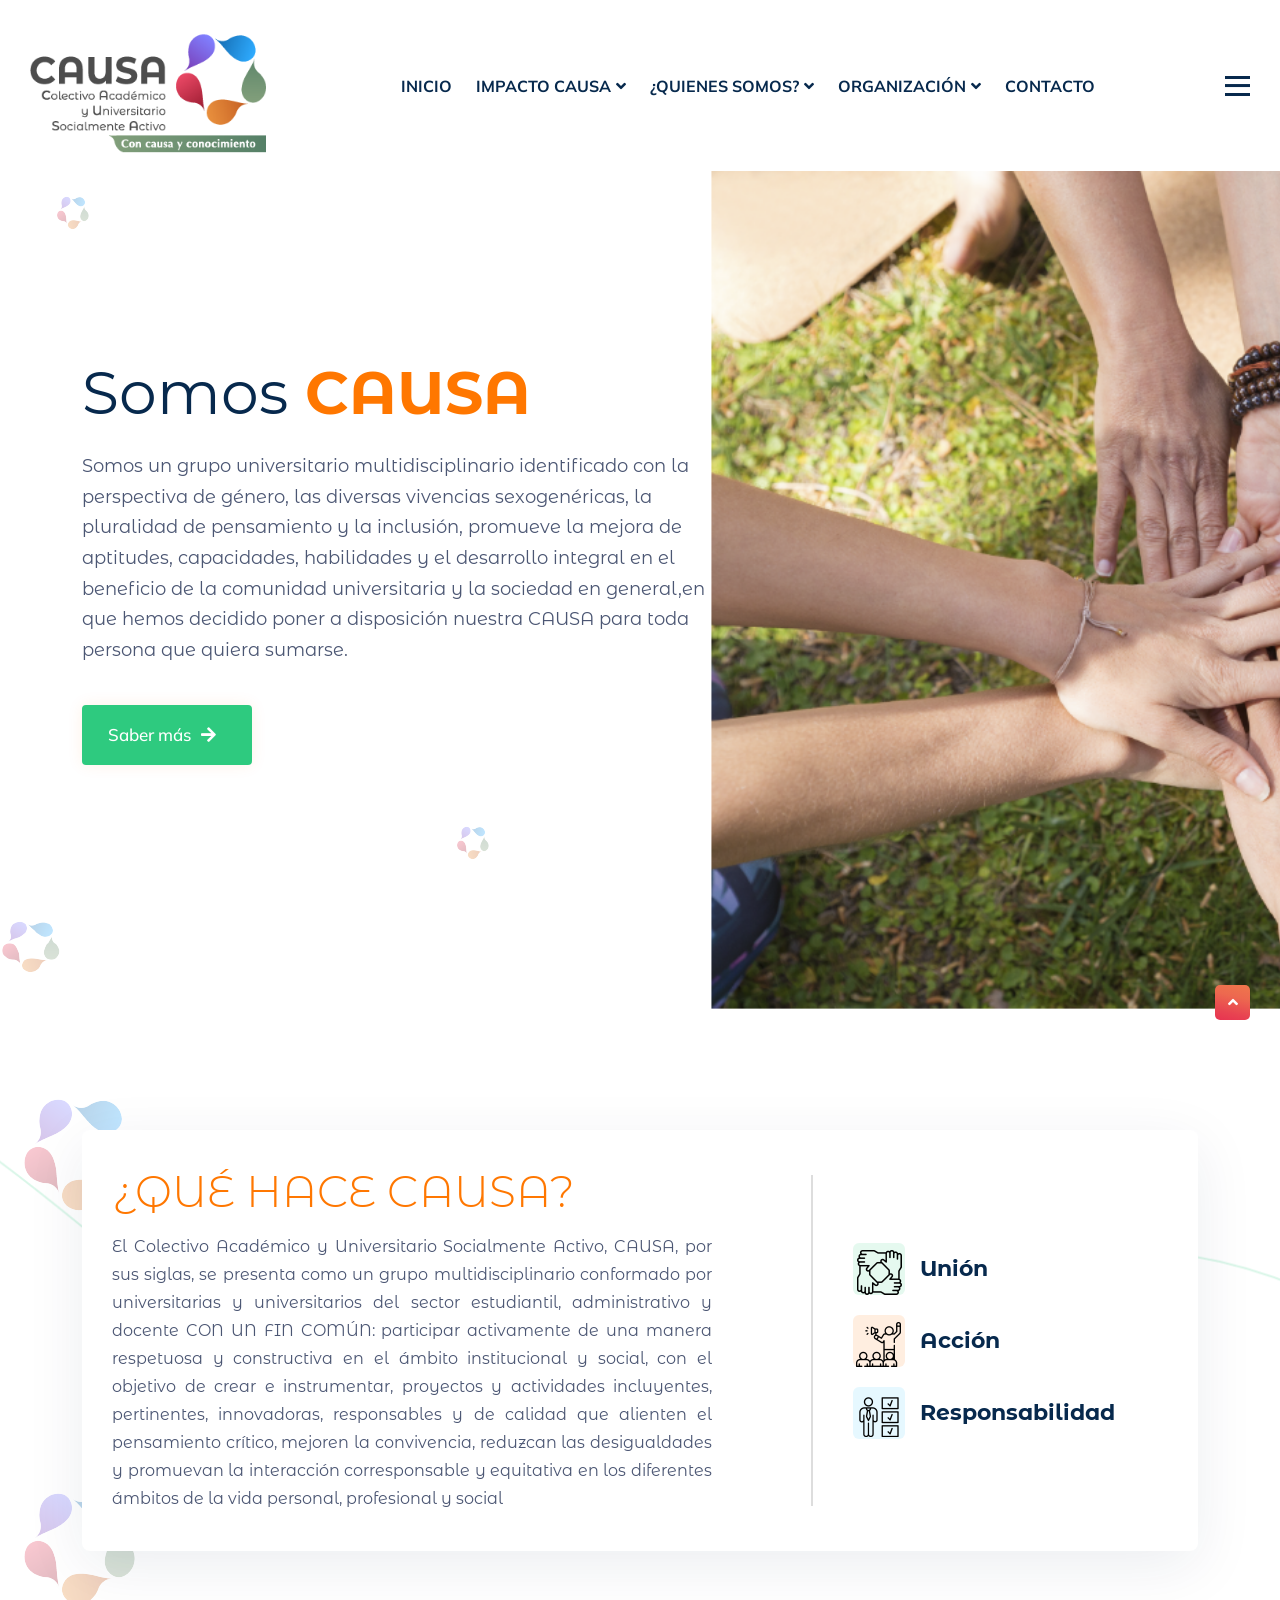
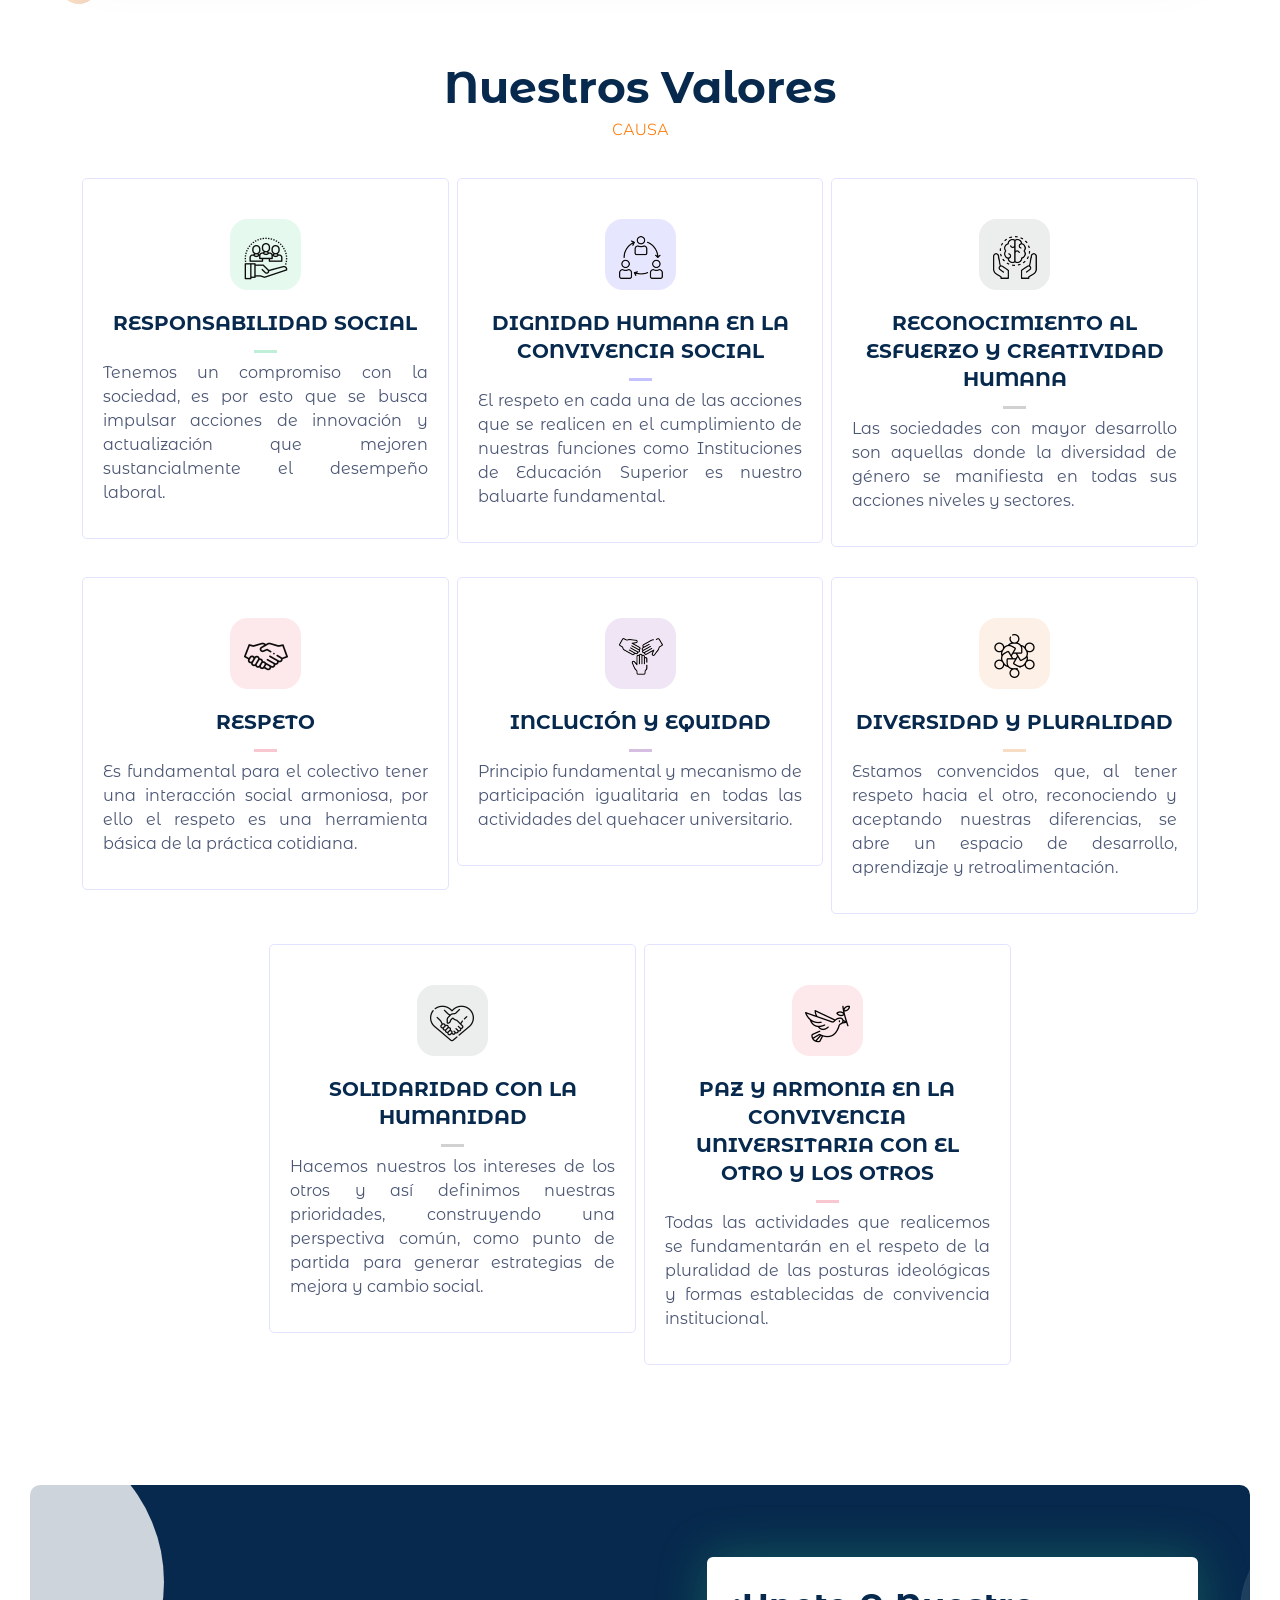
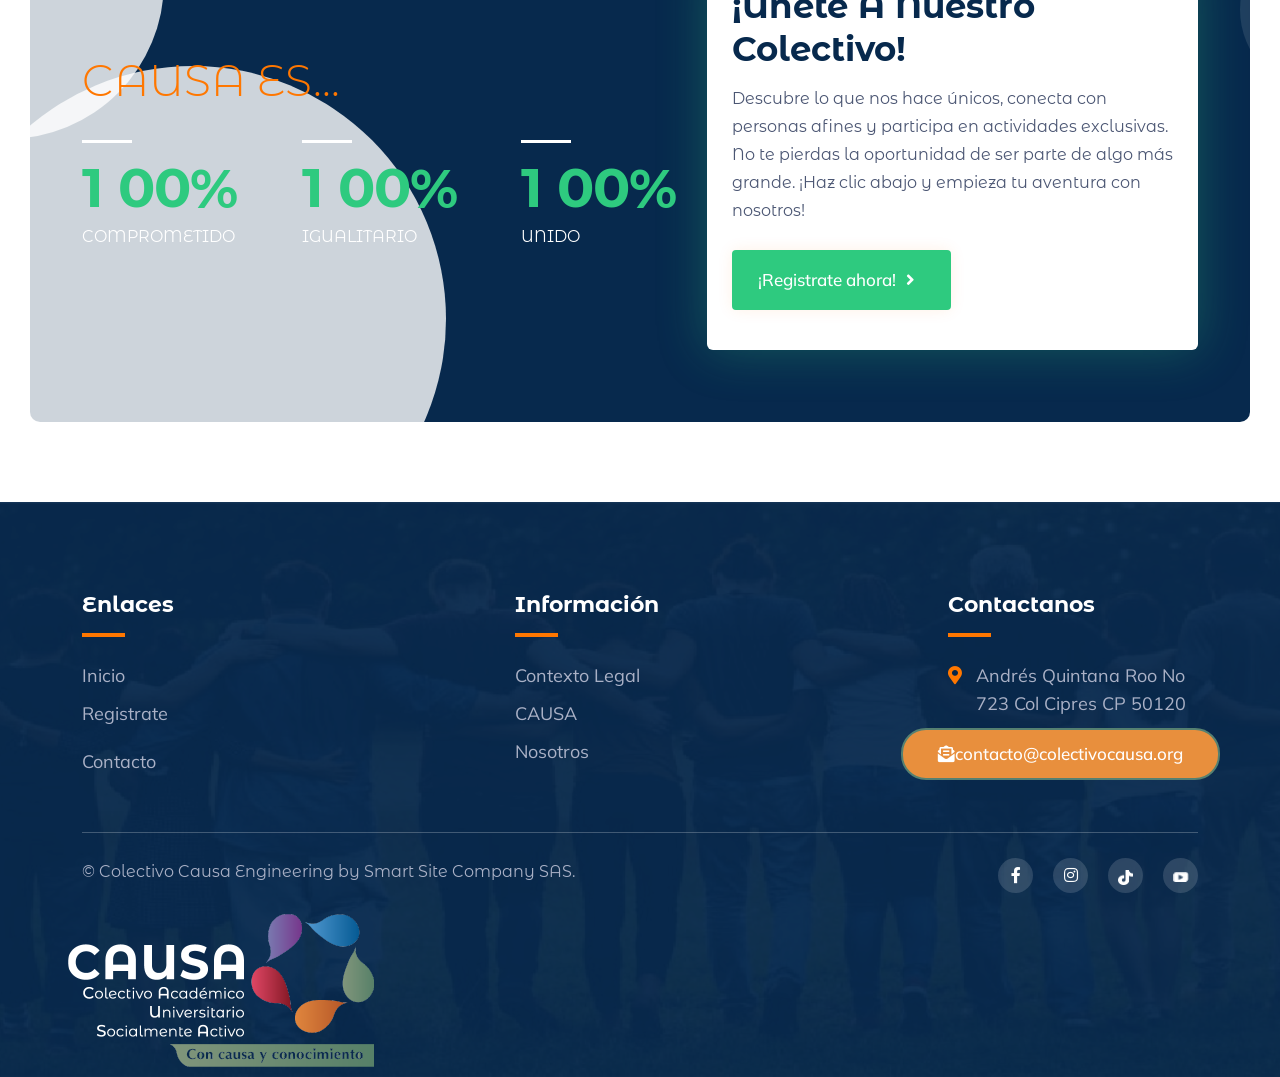
==== index.html @ fe0a98dc "todo" ====
<!DOCTYPE html>
<html lang="en">

<head>
    <meta charset="UTF-8">
    <meta name="viewport" content="width=device-width, initial-scale=1.0">
    <meta http-equiv="X-UA-Compatible" content="ie=edge">

    <title>Colectivo CAUSA</title>

    <link rel="stylesheet" href="./assets/css/bootstrap.min.css">
    <link rel="stylesheet" href="./assets/css/all.min.css">
    <link rel="stylesheet" href="./assets/css/animate.css">
    <link rel="stylesheet" href="./assets/css/odometer.css">
    <link rel="stylesheet" href="./assets/css/nice-select.css">
    <link rel="stylesheet" href="./assets/css/owl.min.css">
    <link rel="stylesheet" href="./assets/css/magnific-popup.css">
    <link rel="stylesheet" href="./assets/css/flaticon.css">
    <link rel="stylesheet" href="./assets/css/main.css">
    <link href="https://fonts.googleapis.com/css2?family=Poppins:wght@300;400;500;600;700;800&display=swap&family=Montserrat+Alternates:wght@300;400;500;600;700;800&display=swap" rel="stylesheet">
    <link rel="shortcut icon" href="assets/images/favicon.png" type="image/x-icon">
</head>


<body>
    
   

    <div class="all-sections">
        <!-- ~~~ Loader & Go-Top ~~~ -->
        <div class="overlayer"></div>
        <div class="loader">
            <div class="inner"></div>
        </div>
        <span class="go-top">
            <i class="fas fa-angle-up"></i>
        </span>
        <!-- ~~~ Loader & Go-Top ~~~ -->


        <!-- ~~~ Header Section ~~~ -->
        <header>
            <div class="custom-container">
                <div class="header-area">
                    <div class="logo">
                        <a href="https://colectivocausa.org">
                            <img src="./assets/images/logo/logo2.png" alt="logo">
                        </a>
                    </div>
                    <ul class="menu d-none d-lg-flex flex-wrap">
                        <li>
                            <a href="https://colectivocausa.org">INICIO</a>
                        </li>


                        <li>
                            <a href="#0">IMPACTO CAUSA</a>
                            <ul class="submenu">
                                <li>
                                    <a href="Galeria Historica.html">Galeria Historica</a>
                                </li>
                                <li>
                                    <a href="Eventos.html">Eventos</a>
                                </li>
                                <li>
                                    <a href="Redes Sociales (POST).html">Redes Sociales (Posts)</a>
                                </li>
                            </ul>
                        </li>


                        <li>
                            <a href="#0">¿QUIENES SOMOS?</a>
                            <ul class="submenu">
                                <li>
                                    <a href="Nosotros.html">Nosotros</a>
                                </li>
                                <!--li>
                                    <a href="#0">Preguntas frecuentes</a>
                                </li-->
                            </ul>
                        </li>


                        <li>
                            <a href="#0">ORGANIZACIÓN</a>
                            <ul class="submenu">
                                <li>
                                    <a href="Areas de Atencion.html">Áreas de Atención</a>
                                </li>
                                <li>
                                    <a href="Contexto Legal.html">Contexto Legal</a>
                                </li>
                            </ul>
                        </li>


                        <li>
                            <a href="Contacto.html">CONTACTO</a>
                        </li>
                    </ul>
                    <div class="header-bar ml-4">
                        <span></span>
                        <span></span>
                        <span></span>
                    </div>
                    <a href="https://colectivocausa.blogspot.com/2024/06/el-siguiente-espacio-esta-dirigido-los.html" target="_blank" class="custom-button10">BLOG</a>
                    <a href="https://docs.google.com/forms/d/e/1FAIpQLSdaHBNuzk2-687ATDYY1quUyqUij4fxT-1NXN6vSpt9uJlINQ/viewform" target="_blank" class="custom-button11"><i class="fas fa-user"></i><span>REGISTRARSE</span></a>
                </div>
            </div>
        </header>
        <!-- ~~~ Header Section ~~~ -->

        <!-- ~~~ Mobile Menu ~~~ -->
        <div class="mobile-menu">
            <span class="close-mobile-menu">
                <i class="fas fa-times"></i>
            </span>
            <div class="w-100 d-flex flex-wrap justify-content-center align-items-center">
                <a href="https://colectivocausa.blogspot.com/2024/06/el-siguiente-espacio-esta-dirigido-los.html" target="_blank" class="custom-button">BLOG</a>
                <a href="https://docs.google.com/forms/d/e/1FAIpQLSdaHBNuzk2-687ATDYY1quUyqUij4fxT-1NXN6vSpt9uJlINQ/viewform" target="_blank" class="custom-button"><i class="fas fa-user"></i><span>REGISTRARSE</span></a>
                <div class="w-100 d-lg-none">
                    <ul class="menu">
                        <li>
                            <a href="https://colectivocausa.org">INICIO</a>
                        </li>

                        <li>
                            <a href="#0">IMPACTO CAUSA</a>
                            <ul class="submenu">
                                <!--li>
                                    <a href="#0">Actividades</a>
                                </li-->
                                <li>
                                    <a href="Galeria Historica.html">Galeria Historica</a>
                                </li>
                                <li>
                                    <a href="Eventos.html">Eventos</a>
                                </li>
                                <li>
                                    <a href="Redes Sociales (POST).html">Redes Sociales (Posts)</a>
                                </li>
                            </ul>
                        </li>


                        <li>
                            <a href="#0">¿QUIENES SOMOS?</a>
                            <ul class="submenu">
                                <li>
                                    <a href="Nosotros.html">Nosotros</a>
                                </li>
                                <!--li>
                                    <a href="#0">Preguntas frecuentes</a>
                                </li-->
                            </ul>
                        </li>


                        <li>
                            <a href="#0">ORGANIZACIÓN</a>
                            <ul class="submenu">
                                <li>
                                    <a href="Areas de Atencion.html">Áreas de Atención</a>
                                </li>
                                <li>
                                    <a href="Contexto Legal.html">Contexto Legal</a>
                                </li>
                            </ul>
                        </li>
                        <li>
                            <a href="Contacto.html">CONTACTO</a>
                        </li>
                    </ul>
                </div>
            </div>
        </div>
        <!-- ~~~ Mobile Menu ~~~ -->

        
        <!-- ~~~ Banner Section ~~~ -->
        <section class="banner-section-2 oh">
            <div class="banner-line-shape bg_img left_bottom d-none d-xl-block" data-img="./assets/images/banner/banner-line-shape.png"></div>
            <div class="triangle1-shape"><img src="./assets/images/shapes/t1.png" alt="shapes"></div>
            <div class="triangle2-shape"><img src="./assets/images/shapes/t2.png" alt="shapes"></div>
            <div class="rectangle1-shape"><img src="./assets/images/shapes/r1.png" alt="shapes"></div>
            <div class="rectangle2-shape"><img src="./assets/images/shapes/r2.png" alt="shapes"></div>
            <div class="water-shape"><img src="./assets/images/shapes/water.png" alt="shapes"></div>
            <div class="banner-shape-bg bg_img left_bottom d-none d-xl-block" data-img="./assets/images/banner/banner-2.png"></div>
            <div class="container">
                <div class="banner-content">
                    <h1 class="title capitalize"><span class="fw-400">Somos</span>
                        <span class="cl-theme">CAUSA</span></h1>
                        <p>Somos un grupo universitario multidisciplinario identificado con la perspectiva de género, las diversas vivencias 
                        sexogenéricas, la pluralidad de pensamiento y la inclusión, promueve la mejora de aptitudes, capacidades, habilidades 
                        y el  desarrollo integral en el beneficio de la comunidad universitaria y la sociedad en general,en que hemos decidido
                        poner a disposición nuestra CAUSA para toda persona que quiera sumarse.</p>
                    <div class="banner-button-area">
                        <a href="Nosotros.html" class="custom-button rounded btn-md theme-one">Saber más<i class="fas fa-arrow-right"></i></a>
                    </div>
                </div>
            </div>
        </section>
        <!-- ~~~ Banner Section ~~~ -->


        <!-- ~~~ About Section ~~~ -->
        <section class="about-section pt-120 pos-rel">
            <div class="line t-0"><img src="./assets/images/shapes/line2.png" alt="shapes"></div>
            <div class="circle1"><img src="./assets/images/shapes/circle1.png" alt="shapes"></div>
            <div class="circle2"><img src="./assets/images/shapes/circle2.png" alt="shapes"></div>
            <div class="container">
                <div class="about-wrapper d-flex flex-wrap">
                    <div class="left-side">
                        <div class="content">
                            <div class="section-header left-style mb-lg-0">
                                <h2 class="title"><span class="d-md-block">¿QUÉ HACE CAUSA?</span></h2>
                                <p style="text-align: justify;">
                                El Colectivo Académico y Universitario Socialmente Activo, CAUSA, por sus siglas, se presenta como un grupo multidisciplinario conformado por 
                                universitarias y universitarios del sector estudiantil, administrativo y docente CON UN FIN COMÚN: participar activamente de una manera 
                                respetuosa y constructiva en el ámbito institucional y social, con el objetivo de crear e instrumentar, proyectos y actividades incluyentes,
                                pertinentes, innovadoras, responsables y de calidad que alienten el pensamiento crítico, mejoren la convivencia, reduzcan las desigualdades 
                                y promuevan la interacción corresponsable y equitativa en los diferentes ámbitos de la vida personal, profesional y social</p>
                            </div>
                        </div>
                    </div>
                    <div class="right-side align-self-center">
                        <ul class="about-info">
                            <li>
                                <div class="icon">
                                    <img src="./assets/images/client/client017.png" alt="client">
                                </div>
                                <div class="cont">
                                    <h5 class="title">Unión</h5>
                                    <span class="info"></span>
                                </div>
                            </li>
                            <li>
                                <div class="icon">
                                    <img src="./assets/images/client/client018.png" alt="client">
                                </div>
                                <div class="cont">
                                    <h5 class="title">Acción</h5>
                                    <span class="info"></span>
                                </div>
                            </li>
                            <li>
                                <div class="icon">
                                    <img src="./assets/images/client/client019.png" alt="client">
                                </div>
                                <div class="cont">
                                    <h5 class="title">Responsabilidad</h5>
                                    <span class="info"></span>
                                </div>
                            </li>
                        </ul>
                    </div>
                </div>
            </div>
        </section>
        <!-- ~~~ About Section ~~~ -->

        <!-- ~~~ Feature Section ~~~ -->
        <section class="feature-section pt-120 pb-120">
            <div class="container">
                <div class="contact-header">
                    <h2 class="title">Nuestros Valores</h2>
                    <div class="section-header">
                        <h7 class="title"><span>CAUSA</span></h7>
                    </div>
                </div>
                <div class="row justify-content-center mb-30-none">
                    <div class="col-xl-4 col-md-6 col-sm-10">
                        <div class="feature-item">
                            <div class="icon">
                                <img src="./assets/images/client/client01.png" alt="client">
                            </div>
                            <div class="content">
                                <h6 class="title">RESPONSABILIDAD SOCIAL</h6>
                                <span class="shape"></span>
                                <p class="fs-sm" style="text-align: justify;">Tenemos un compromiso con la sociedad,
                                    es por esto que se busca impulsar acciones de innovación y
                                    actualización que mejoren sustancialmente el desempeño laboral. ㅤㅤㅤㅤㅤㅤ</p>
                            </div>
                        </div>
                    </div>
                    <div class="col-xl-4 col-md-6 col-sm-10">
                        <div class="feature-item">
                            <div class="icon">
                                <img src="./assets/images/client/client012.png" alt="client">
                            </div>
                            <div class="content">
                                <h6 class="title">DIGNIDAD HUMANA EN LA CONVIVENCIA SOCIAL</h6>
                                <span class="shape"></span>
                                <p class="fs-sm" style="text-align: justify;"> El respeto en cada una de las acciones que se realicen en el 
                                    cumplimiento de nuestras funciones como Instituciones de Educación Superior 
                                    es nuestro baluarte fundamental.</p>
                            </div>
                        </div>
                    </div>
                    <div class="col-xl-4 col-md-6 col-sm-10">
                        <div class="feature-item">
                            <div  class="icon">
                                <img src="./assets/images/client/client016.png" alt="client">
                            </div>
                            <div class="content">
                                <h6 class="title">RECONOCIMIENTO AL ESFUERZO Y CREATIVIDAD HUMANA</h6>
                                <span class="shape"></span>
                                <p class="fs-sm" style="text-align: justify;">Las sociedades con mayor desarrollo son aquellas donde la 
                                    diversidad de género se manifiesta en todas sus acciones niveles y sectores.</p>
                            </div>
                        </div>
                    </div>
                    <div class="col-xl-4 col-md-6 col-sm-10">
                        <div class="feature-item">
                            <div class="icon">
                                <img src="./assets/images/client/client014.png" alt="client">
                            </div>
                            <div class="content">
                                <h6 class="title">RESPETO</h6>
                                <span class="shape"></span>
                                <p class="fs-sm" style="text-align: justify;">Es fundamental para el colectivo tener una interacción social 
                                    armoniosa, por ello el respeto es una herramienta básica de la práctica cotidiana.</p>
                            </div>
                        </div>
                    </div>
                    <div class="col-xl-4 col-md-6 col-sm-10">
                        <div class="feature-item">
                            <div class="icon">
                                <img src="./assets/images/client/client015.png" alt="client">
                            </div>
                            <div class="content">
                                <h6 class="title">INCLUCIÓN Y EQUIDAD</h6>
                                <span class="shape"></span>
                                <p class="fs-sm" style="text-align: justify;">Principio fundamental y mecanismo de participación igualitaria 
                                    en todas las actividades del quehacer universitario. 
                                    ㅤㅤㅤㅤㅤㅤㅤㅤㅤㅤㅤㅤㅤㅤㅤㅤㅤㅤㅤㅤㅤ</p>
                            </div>
                        </div>
                    </div>
                    <div class="col-xl-4 col-md-6 col-sm-10">
                        <div class="feature-item">
                            <div class="icon">
                                <img src="./assets/images/client/client020.png" alt="client">
                            </div>
                            <div class="content">
                                <h6 class="title">DIVERSIDAD Y PLURALIDAD</h6>
                                <span class="shape"></span>
                                <p class="fs-sm" style="text-align: justify;">Estamos convencidos que, al tener respeto hacia el otro, reconociendo 
                                    y aceptando nuestras diferencias, se abre un espacio de desarrollo, aprendizaje y retroalimentación.</p>
                            </div>
                        </div>
                    </div>
                    <div class="col-xl-4 col-md-6 col-sm-10">
                        <div class="feature-item">
                            <div class="icon">
                                <img src="./assets/images/client/client013.png" alt="client">
                            </div>
                            <div class="content">
                                <h6 class="title">SOLIDARIDAD CON LA HUMANIDAD</h6>
                                <span class="shape"></span>
                                <p class="fs-sm" style="text-align: justify;">Hacemos nuestros los intereses de los otros y así definimos
                                     nuestras prioridades, construyendo una perspectiva común, como punto de partida para generar estrategias 
                                     de mejora y cambio social.</p>
                            </div>
                        </div>
                    </div>
                    <div class="col-xl-4 col-md-6 col-sm-10">
                        <div class="feature-item">
                            <div class="icon">
                                <img src="./assets/images/client/client021.png" alt="client">
                            </div>
                            <div class="content">
                                <h6 class="title">PAZ Y ARMONIA EN LA CONVIVENCIA UNIVERSITARIA CON EL OTRO Y LOS OTROS</h6>
                                <span class="shape"></span>
                                <p class="fs-sm" style="text-align: justify;">Todas las actividades que realicemos se fundamentarán en el respeto 
                                    de la pluralidad de las posturas ideológicas y formas establecidas de convivencia institucional.</p>
                            </div>
                        </div>
                    </div>
                </div>
            </div>
        </section>


        <!-- ~~~ Counter Section 2 ~~~ -->
        <section class="counter-section-2">
            <div class="custom-container px-max-md-0 pos-rel oh">
                <div class="counter-content-container px-max-md-0">
                    <span class="ball ball3 radius-anime"></span>
                    <span class="ball ball-lg ball4"></span>
                    <span class="ball ball-xl ball5"></span>
                    <div class="container">
                        <div class="d-flex flex-wrap align-items-center">
                            <div class="counter-wrapper-2">
                                <div class="section-header text-sm-left cl-white">
                                    <h2 class="title"><span>CAUSA ES...</span></h2>
                                </div>
                                <div class="odo-wrap-2">
                                    <div class="odo-item-2">
                                        <div class="odo-head">
                                            <h2 class="title odometer" data-odo="100">0</h2>
                                            <h2 class="title">%</h2>
                                        </div>
                                        <p>COMPROMETIDO</p>
                                    </div>
                                    <div class="odo-item-2">
                                        <div class="odo-head">
                                            <h2 class="title odometer" data-odo="100">0</h2>
                                            <h2 class="title">%</h2>
                                        </div>
                                        <p>IGUALITARIO</p>
                                    </div>
                                    <div class="odo-item-2">
                                        <div class="odo-head">
                                            <h2 class="title odometer" data-odo="100">0</h2>
                                            <h2 class="title">%</h2>
                                        </div>
                                        <p>UNIDO</p>
                                    </div>
                                </div>
                            </div>
                            <div class="counter-wrapper-3">
                                <div class="odo-right-wrap">
                                    <div class="section-header mb-0">
                                        <h2 class="title"><span class="d-lg-block"></span>¡Unete a Nuestro Colectivo!</h2>
                                        <p>Descubre lo que nos hace únicos, conecta con personas afines y participa en actividades 
                                            exclusivas. No te pierdas la oportunidad de ser parte de algo más 
                                            grande. ¡Haz clic abajo y empieza tu aventura con nosotros!</p>
                                        <a href="https://docs.google.com/forms/d/e/1FAIpQLSdaHBNuzk2-687ATDYY1quUyqUij4fxT-1NXN6vSpt9uJlINQ/viewform" target="_blank" class="custom-button btn-md theme-one rounded mb-0">¡Registrate ahora!<i class="fas fa-angle-right"></i></a>
                                    </div>
                                </div>
                            </div>
                        </div>
                    </div>
                </div>
            </div>
        </section>

        <!-- ~~~ Footer Section ~~~ -->
        <footer class="bg_img mt-80" data-img="./assets/images/footer/footer-bg.jpg">
            <div class="footer-section oh pos-rel">
                <div class="container">
                    <div class="footer-top">
                        <div class="footer-area">
                            <div class="footer-widget widget-link">
                                <h5 class="title">Enlaces</h5>
                                <ul>
                                    <li>
                                        <a href="https://colectivocausa.org/">Inicio</a>
                                    </li>
                                    <li>
                                        <a href="https://docs.google.com/forms/d/e/1FAIpQLSdaHBNuzk2-687ATDYY1quUyqUij4fxT-1NXN6vSpt9uJlINQ/viewform" target="_blank">Registrate</a>
                                    </li>
                                    <li>
                                    <li>
                                        <a href="Contacto.html">Contacto</a>
                                    </li>
                                </ul>
                            </div>
                            <div class="footer-widget widget-link">
                                <h5 class="title">Información</h5>
                                <ul>
                                    <li>
                                        <a href="Contexto Legal.html">Contexto Legal</a>
                                    </li>
                                    <li>
                                        <a href="https://colectivocausa.org/">CAUSA</a>
                                    </li>
                                    <li>
                                        <a href="Nosotros.html">Nosotros</a>
                                    </li>
                                </ul>
                            </div>
                            <div class="footer-widget widget-info">
                                <h5 class="title">Contactanos</h5>
                                <ul>
                                    <li>
                                        <div class="icon">
                                            <i class="fas fa-map-marker-alt"></i>
                                        </div>
                                        <div class="content">
                                            <span>Andrés Quintana Roo No 723 Col Cipres CP 50120</span>
                                        </div>
                                    </li>
                                    <div class="icon">
                                        <a class="custom-button12" href="Contacto.html"><i class="fas fa-envelope-open-text"></i>contacto@colectivocausa.org</a>
                                    </div>
                                </ul>                                        
                            </div>
                        </div>
                    </div>
                    <div class="copyright-area">
                        <div class="left">
                            <p>&copy; Colectivo Causa Engineering by Smart Site Company SAS.</p>
                        </div>
                        <div class="right">
                            <ul class="social-icons">
                                <li>
                                    <a href="https://www.facebook.com/CAUSAColectivo?mibextid=ZbWKwl" target="_blank"><i class="fab fa-facebook-f"></i></a>
                                </li>
                                <li>
                                    <a href="https://www.instagram.com/colectivo_causa/" target="_blank"><i class="fab fa-instagram"></i></a>
                                </li>
                                <li>
                                    <a href="https://www.tiktok.com/@colectivo_causa" target="_blank"><img src="./assets/images/blog/tik-tok.png" width="15" height="15"></a>
                                </li>
                                <li>
                                    <a href="https://www.youtube.com/@Colectivo_CAUSA" target="_blank"><img src="./assets/images/blog/youtube.png" width="16" height="10"></a>
                                </li>
                            </ul>
                        </div>
                        <div class="col-md-8">
                            <div class="thumb">
                                <a href="https://colectivocausa.org/">
                                    <img src="./assets/images/footer/footer-bottom.png" alt="footer">
                                </a>
                            </div>
                        </div>
                    </div>
                </div>
            </div>
        </footer>
        <!-- ~~~ Footer Section ~~~ -->
    </div>


    <script src="./assets/js/jquery-3.6.0.min.js"></script>
    
    <script src="./assets/js/bootstrap.min.js"></script>
    <script src="./assets/js/isotope.pkgd.min.js"></script>
    <script src="./assets/js/magnific-popup.min.js"></script>
         
    <script src="./assets/js/odometer.min.js"></script>
    <script src="./assets/js/viewport.jquery.js"></script>
    <script src="./assets/js/nice-select.js"></script>
    <script src="./assets/js/owl.min.js"></script>
    <script src="./assets/js/main.js"></script>
</body>

</html>
---- assets/css/main.css ----
@import url("https://fonts.googleapis.com/css2?family=Mulish:wght@300;400;500;600;700;800&display=swap");


/*==================CSS TABLE OF CONTENT===================*/
/*
01. Reset CSS Start
---------------------------
02. General CSS
---------------------------
03. Section Header CSS
---------------------------
04. Shapes Positions CSS
---------------------------
05. Header  Section CSS
---------------------------
06. Banner  Section CSS
---------------------------
07. Feature  Section CSS
---------------------------
08. Course  Section CSS
--- Course Section 2
--- Course Details Section CSS
---------------------------
09. Counter  Section CSS
--- Counter Section 2
---------------------------
10. Find Tutor Section CSS
---------------------------
11. Instructor  Section CSS
---------------------------
12. Sponsor  Section CSS
--- Sponsor Section 2
---------------------------
13. Testimonial  Section CSS
--- Testimonial Section Two
---------------------------
14. Schedule  Section CSS
---------------------------
15. About  Section CSS
---------------------------
16. Events  Section CSS
---------------------------
17. Gallery Section CSS
---------------------------
18. Blog  Section CSS
---------------------------
19. Blog Sidebar Section CSS
---------------------------
*/
/*! HTML5 Boilerplate v7.0.1 | MIT License | https://html5boilerplate.com/ */
/* main.css 1.0.0 | MIT License | https://github.com/h5bp/main.css#readme */
/*
 * What follows is the result of much research on cross-browser styling.
 * Credit left inline and big thanks to Nicolas Gallagher, Jonathan Neal,
 * Kroc Camen, and the H5BP dev community and team.
 */
/* ==========================================================================
   Base styles: opinionated defaults
   ========================================================================== */
html {
    color: #222;
    font-size: 1em;
    line-height: 1.4;
}

/*
 * Remove text-shadow in selection highlight:
 * https://twitter.com/miketaylr/status/12228805301
 *
 * Vendor-prefixed and regular ::selection selectors cannot be combined:
 * https://stackoverflow.com/a/16982510/7133471
 *
 * Customize the background color to match your design.
 */
::selection {
    background: #b3d4fc;
    text-shadow: none;
}

/*
 * A better looking default horizontal rule
 */
hr {
    display: block;
    height: 1px;
    border: 0;
    border-top: 1px solid #ccc;
    margin: 1em 0;
    padding: 0;
}

/*
 * Remove the gap between audio, canvas, iframes,
 * images, videos and the bottom of their containers:
 * https://github.com/h5bp/html5-boilerplate/issues/440
 */
audio,
canvas,
iframe,
img,
svg,
video {
    vertical-align: middle;
}

/*
 * Remove default fieldset styles.
 */
fieldset {
    border: 0;
    margin: 0;
    padding: 0;
}

/*
 * Allow only vertical resizing of textareas.
 */
textarea {
    resize: vertical;
}

/* ==========================================================================
   Browser Upgrade Prompt
   ========================================================================== */
.browserupgrade {
    margin: 0.2em 0;
    background: #ccc;
    color: #000;
    padding: 0.2em 0;
}

/* ==========================================================================
   Author's custom styles
   ========================================================================== */
/* ==========================================================================
   Helper classes
   ========================================================================== */
/*
 * Hide visually and from screen readers
 */
.hidden {
  display: none !important;
}

/*
* Hide only visually, but have it available for screen readers:
* https://snook.ca/archives/html_and_css/hiding-content-for-accessibility
*
* 1. For long content, line feeds are not interpreted as spaces and small width
*    causes content to wrap 1 word per line:
*    https://medium.com/@jessebeach/beware-smushed-off-screen-accessible-text-5952a4c2cbfe
*/
.visuallyhidden {
  border: 0;
  clip: rect(0 0 0 0);
  height: 1px;
  margin: -1px;
  overflow: hidden;
  padding: 0;
  position: absolute;
  width: 1px;
  white-space: nowrap;
  /* 1 */
}

/*
* Extends the .visuallyhidden class to allow the element
* to be focusable when navigated to via the keyboard:
* https://www.drupal.org/node/897638
*/
.visuallyhidden.focusable:active,
.visuallyhidden.focusable:focus {
  clip: auto;
  height: auto;
  margin: 0;
  overflow: visible;
  position: static;
  width: auto;
  white-space: inherit;
}

/*
* Hide visually and from screen readers, but maintain layout
*/
.invisible {
  visibility: hidden;
}

/*
* Clearfix: contain floats
*
* For modern browsers
* 1. The space content is one way to avoid an Opera bug when the
*    `contenteditable` attribute is included anywhere else in the document.
*    Otherwise it causes space to appear at the top and bottom of elements
*    that receive the `clearfix` class.
* 2. The use of `table` rather than `block` is only necessary if using
*    `:before` to contain the top-margins of child elements.
*/
.clearfix:before,
.clearfix:after {
  content: " ";
  /* 1 */
  display: table;
  /* 2 */
}

.clearfix:after {
  clear: both;
}

/* ==========================================================================
   EXAMPLE Media Queries for Responsive Design.
   These examples override the primary ('mobile first') styles.
   Modify as content requires.
   ========================================================================== */
@media only screen and (min-width: 35em) {
  /* Style adjustments for viewports that meet the condition */
}
@media print, (-webkit-min-device-pixel-ratio: 1.25), (min-resolution: 1.25dppx), (min-resolution: 120dpi) {
  /* Style adjustments for high resolution devices */
}
/* ==========================================================================
   Print styles.
   Inlined to avoid the additional HTTP request:
   https://www.phpied.com/delay-loading-your-print-css/
   ========================================================================== */
@media print {
  *,
*:before,
*:after {
    background: transparent !important;
    color: #000 !important;
    /* Black prints faster */
    -webkit-box-shadow: none !important;
    box-shadow: none !important;
    text-shadow: none !important;
  }

  a,
a:visited {
    text-decoration: underline;
  }

  a[href]:after {
    content: " (" attr(href) ")";
  }

  abbr[title]:after {
    content: " (" attr(title) ")";
  }

  /*
   * Don't show links that are fragment identifiers,
   * or use the `javascript:` pseudo protocol
   */
a[href^="#"]:after,
a[href^="javascript:"]:after {
    content: "";
}

pre {
    white-space: pre-wrap !important;
}

pre,
blockquote {
    border: 1px solid #999;
    page-break-inside: avoid;
}

  /*
   * Printing Tables:
   * http://css-discuss.incutio.com/wiki/Printing_Tables
   */
thead {
    display: table-header-group;
}

tr,
img {
    page-break-inside: avoid;
}

p,
h2,
h3 {
    orphans: 3;
    widows: 3;
	text-decoration:none;
}

h2,
h3 {
    page-break-after: avoid;
	text-decoration:none;
}
}
/*! normalize.css v8.0.1 | MIT License | github.com/necolas/normalize.css */
/* Document
   ========================================================================== */
/**
 * 1. Correct the line height in all browsers.
 * 2. Prevent adjustments of font size after orientation changes in iOS.
 */
html {
    line-height: 1.15;
  /* 1 */
    -webkit-text-size-adjust: 100%;
  /* 2 */
}

/* Sections
   ========================================================================== */
/**
 * Remove the margin in all browsers.
 */
body {
    margin: 0;
}

/**
 * Render the `main` element consistently in IE.
 */
main {
    display: block;
}

/**
 * Correct the font size and margin on `h1` elements within `section` and
 * `article` contexts in Chrome, Firefox, and Safari.
 */
h1 {
    font-size: 2em;
    margin: 0.67em 0;
	text-decoration:none;
}

/* Grouping content
   ========================================================================== */
/**
 * 1. Add the correct box sizing in Firefox.
 * 2. Show the overflow in Edge and IE.
 */
hr {
    box-sizing: content-box;
  /* 1 */
    height: 0;
  /* 1 */
    overflow: visible;
  /* 2 */
}

/**
 * 1. Correct the inheritance and scaling of font size in all browsers.
 * 2. Correct the odd `em` font sizing in all browsers.
 */
pre {
    font-family: monospace, monospace;
  /* 1 */
    font-size: 1em;
  /* 2 */
}

/* Text-level semantics
   ========================================================================== */
/**
 * Remove the gray background on active links in IE 10.
 */
a {
    background-color: transparent;
	text-decoration:none;
}

/**
 * 1. Remove the bottom border in Chrome 57-
 * 2. Add the correct text decoration in Chrome, Edge, IE, Opera, and Safari.
 */
abbr[title] {
    border-bottom: none;
  /* 1 */
    text-decoration: underline;
  /* 2 */
    text-decoration: underline dotted;
  /* 2 */
}

/**
 * Add the correct font weight in Chrome, Edge, and Safari.
 */
b,
strong {
    font-weight: bolder;
}

/**
 * 1. Correct the inheritance and scaling of font size in all browsers.
 * 2. Correct the odd `em` font sizing in all browsers.
 */
code,
kbd,
samp {
    font-family: monospace, monospace;
  /* 1 */
    font-size: 1em;
  /* 2 */
}

/**
 * Add the correct font size in all browsers.
 */
small {
    font-size: 80%;
}

/**
 * Prevent `sub` and `sup` elements from affecting the line height in
 * all browsers.
 */
sub,
sup {
    font-size: 75%;
    line-height: 0;
    position: relative;
    vertical-align: baseline;
}

sub {
    bottom: -0.25em;
}

sup {
    top: -0.5em;
}

/* Embedded content
   ========================================================================== */
/**
 * Remove the border on images inside links in IE 10.
 */
img {
    border-style: none;
}

/* Forms
   ========================================================================== */
/**
 * 1. Change the font styles in all browsers.
 * 2. Remove the margin in Firefox and Safari.
 */
button,
input,
optgroup,
select,
textarea {
    font-family: inherit;
  /* 1 */
    font-size: 100%;
  /* 1 */
    line-height: 1.15;
  /* 1 */
    margin: 0;
  /* 2 */
}

/**
 * Show the overflow in IE.
 * 1. Show the overflow in Edge.
 */
button,
input {
  /* 1 */
    overflow: visible;
}

/**
 * Remove the inheritance of text transform in Edge, Firefox, and IE.
 * 1. Remove the inheritance of text transform in Firefox.
 */
button,
select {
  /* 1 */
    text-transform: none;
}

/**
 * Correct the inability to style clickable types in iOS and Safari.
 */
button,
[type=button],
[type=reset],
[type=submit] {
    -webkit-appearance: button;
}

/**
 * Remove the inner border and padding in Firefox.
 */
button::-moz-focus-inner,
[type=button]::-moz-focus-inner,
[type=reset]::-moz-focus-inner,
[type=submit]::-moz-focus-inner {
    border-style: none;
    padding: 0;
}

/**
 * Restore the focus styles unset by the previous rule.
 */
button:-moz-focusring,
[type=button]:-moz-focusring,
[type=reset]:-moz-focusring,
[type=submit]:-moz-focusring {
    outline: 1px dotted ButtonText;
}

/**
 * Correct the padding in Firefox.
 */
fieldset {
    padding: 0.35em 0.75em 0.625em;
}

/**
 * 1. Correct the text wrapping in Edge and IE.
 * 2. Correct the color inheritance from `fieldset` elements in IE.
 * 3. Remove the padding so developers are not caught out when they zero out
 *    `fieldset` elements in all browsers.
 */
legend {
    box-sizing: border-box;
  /* 1 */
    color: inherit;
  /* 2 */
    display: table;
  /* 1 */
    max-width: 100%;
  /* 1 */
    padding: 0;
  /* 3 */
    white-space: normal;
  /* 1 */
}

/**
 * Add the correct vertical alignment in Chrome, Firefox, and Opera.
 */
progress {
    vertical-align: baseline;
}

/**
 * Remove the default vertical scrollbar in IE 10+.
 */
textarea {
    overflow: auto;
}

/**
 * 1. Add the correct box sizing in IE 10.
 * 2. Remove the padding in IE 10.
 */
[type=checkbox],
[type=radio] {
    box-sizing: border-box;
  /* 1 */
    padding: 0;
  /* 2 */
}

/**
 * Correct the cursor style of increment and decrement buttons in Chrome.
 */
[type=number]::-webkit-inner-spin-button,
[type=number]::-webkit-outer-spin-button {
    height: auto;
}

/**
 * 1. Correct the odd appearance in Chrome and Safari.
 * 2. Correct the outline style in Safari.
 */
[type=search] {
    -webkit-appearance: textfield;
  /* 1 */
    outline-offset: -2px;
  /* 2 */
}

/**
 * Remove the inner padding in Chrome and Safari on macOS.
 */
[type=search]::-webkit-search-decoration {
    -webkit-appearance: none;
}

/**
 * 1. Correct the inability to style clickable types in iOS and Safari.
 * 2. Change font properties to `inherit` in Safari.
 */
::-webkit-file-upload-button {
    -webkit-appearance: button;
  /* 1 */
    font: inherit;
  /* 2 */
}

/* Interactive
   ========================================================================== */
/*
 * Add the correct display in Edge, IE 10+, and Firefox.
 */
details {
    display: block;
}

/*
 * Add the correct display in all browsers.
 */
summary {
    display: list-item;
}

/* Misc
   ========================================================================== */
/**
 * Add the correct display in IE 10+.
 */
template {
    display: none;
}

/**
 * Add the correct display in IE 10.
 */
[hidden] {
    display: none;
}

html {
    font-size: 16px;
    scroll-behavior: smooth;
}

body {
    padding: 0;
    margin: 0;
    font-size: 16px;
    color: #4B5673;
    /* color: #7884A7; */
    line-height: 28px;
    overflow-x: hidden;
    font-family: 'Mulish', sans-serif;
    background: #fff;
}

h1,
h2,
h3,
h4,
h5,
h6 {
    font-weight: 700;
    margin: 0;
    line-height: 1.3;
    color: #07294D;
    font-family: 'Mulish', sans-serif;
}

h1 a,
h2 a,
h3 a,
h4 a,
h5 a,
h6 a {
    color: #07294D;
}

h1 a:hover,
h2 a:hover,
h3 a:hover,
h4 a:hover,
h5 a:hover,
h6 a:hover {
    color: #FF7700;
}

h1 {
    font-size: 48px;
    font-family: 'Montserrat Alternates', sans-serif;
}

h2 {
    font-size: 30px;
    margin-top: -10px;
    font-family: 'Montserrat Alternates', sans-serif;
}

h3 {
    font-size: 26px;
    margin-top: -8px;
    font-family: 'Montserrat Alternates', sans-serif;
}

h4 {
    font-size: 24px;
    line-height: 32px;
    margin-top: -7px;
    font-family: 'Montserrat Alternates', sans-serif;
}

h5 {
    font-size: 20px;
    line-height: 28px;
    margin-top: -7px;
    font-family: 'Montserrat Alternates', sans-serif;
}

h6 {
    font-size: 20px;
    line-height: 30px;
    margin-top: -7px;
    font-family: 'Montserrat Alternates', sans-serif;
}

p {
    margin-top: -12px;
    font-family: 'Montserrat Alternates', sans-serif;
}

p:last-child {
    margin-bottom: -7px !important;
}

@media (min-width: 768px) {
    h1 {
        font-size: 80px;
    }

    h2 {
        font-size: 44px;
        line-height: 56px;
        margin-top: -12px;
    }

    h3 {
        font-size: 36px;
        line-height: 40px;
        margin-top: -7px;
    }

    h4 {
        font-size: 30px;
        line-height: 36px;
        margin-top: -7px;
    }

    h5 {
        font-size: 22px;
        line-height: 30px;
        margin-top: -7px;
    }

    h6 {
        font-size: 20px;
        line-height: 28px;
        margin-top: -7px;
    }
}

a {
    display: inline-block;
    -webkit-transition: all ease 0.3s;
    -moz-transition: all ease 0.3s;
    transition: all ease 0.3s;
}

a:hover {
    text-decoration: none;
    color: inherit;
}

ul {
    margin: 0;
    padding: 0;
}

ul li {
    list-style: none;
    padding: 5px 0;
}

select,
input,
textarea,
button {
    background-color: #ffffff;
    border: 1px solid #E2E4FF;
    outline: none;
}

select,
input,
textarea {
    width: 100%;
}

textarea {
    height: 200px;
    resize: none;
    padding: 10px;
}

input,
button,
select {
    height: 50px;
    color: #7884A7;
}

label,
button,
select {
    cursor: pointer;
}

input {
    background: #f4f4f4;
    border: 1px solid transparent;
    -webkit-border-radius: 5px;
    -moz-border-radius: 5px;
    border-radius: 5px;
    padding-left: 10px;
}

input:focus {
    border: 1px solid #2ECA7F;
}

input[type=submit] {
    cursor: pointer;
    background-color: #0a3d62;
    color: #ffffff;
    font-weight: 700;
    padding: 0;
}

.bg_img {
    background-size: cover;
    background-position: center center;
    background-repeat: no-repeat;
}

.left_top {
    background-position: top left;
}

.right_top {
    background-position: top right;
}

.left_bottom {
    background-position: bottom left;
}

.right_bottom {
    background-position: bottom right;
}

.widget .title::before, .video-area::before, .schedule-item .schedule-inner::after, .schedule-item .schedule-inner::before, .schedule-item::before, .odo-item-2::before, .title-lay::before, .course-item-2 .course-inner::before, .banner-thumb .rounded-shape, .banner-overlay::before, .triangle1-shape, .triangle2-shape, .water-shape, .rectangle1-shape, .rectangle2-shape, .target-shape, .line, footer::before {
    position: absolute;
    content: "";
}

.pagination, .widget .widget-category-body li a, .widget .widget-post-body li a, .post-item.post-details .post-content .tags-area, .post-item .post-content .meta .meta-area, .loader, .contact-info, .review-contents li, .course-details .meta, .course-infos li, .event-item, .about-info li, .schedule-item .schedule-inner .author-area .thumb, .schedule-item .schedule-inner, .testimonial-item-2, .testimonial-item .clients, .testimonial-item .rating-area, .odo-wrap-2, .odo-item-2 .odo-head, .odo-wrap, .odo-item .odo-in .odo-head, .ratings-area, .course-item .content .meta-area .meta, .header-area, .menu-item-has-children > a, .footer-support-item, .social-icons, .copyright-area, .footer-widget ul li, .footer-area, .slider-nav, .slider-header {
    display: flex;
    flex-wrap: wrap;
}

.video-button::after, .video-button::before, blockquote::before, .video-area .video-button {
    top: 50%;
    left: 50%;
    -webkit-transform: translate(-50%, -50%);
    -ms-transform: translate(-50%, -50%);
    transform: translate(-50%, -50%);
    position: absolute;
    content: "";
}

.pt-120 {
    padding-top: 80px;
}

.pb-120 {
    padding-bottom: 80px;
}

@media (min-width: 1200px) {
    .pl-xl-10 {
        padding-left: 10px;
    }

    .pr-xl-20 {
        padding-right: 20px;
    }
}

@media (min-width: 992px) {
    .pt-120 {
        padding-top: 120px;
    }

    .pb-120 {
        padding-bottom: 120px;
    }
}
/*Section Header*/
.mb-30-none {
    margin-bottom: -30px !important;
}

.mb-40-none {
    margin-bottom: -40px !important;
}

.mt-10 {
    margin-top: 10px;
}

.mt-20 {
    margin-top: 20px;
}

.mt-50 {
    margin-top: 50px;
}

.mb-10 {
    margin-bottom: 10px;
}

.mb-20 {
    margin-bottom: 20px;
}

.mb-50 {
    margin-bottom: 50px;
}

.pt-10 {
    padding-top: 10px;
}

.pt-20 {
    padding-top: 20px;
}

.pt-50 {
    padding-top: 50px;
}

.pb-10 {
    padding-bottom: 10px;
}

.pb-20 {
    padding-bottom: 20px;
}

.pb-50 {
    padding-bottom: 50px;
}

/*Section-Header Starts Here*/
.section-bg {
    background-color: #F1F5F9;
}

.body-bg {
    background-color: #fff;
}

.section-header {
    margin-bottom: 30px;
    position: relative;
}

.section-header * {
    position: relative;
    z-index: 1;
}

.section-header.cl-white {
    color: rgba(255, 255, 255, 0.4);
}

.section-header.cl-white .title {
    color: #ffffff;
}

.section-header .category {
    font-size: 18px;
    color: #2ECA7F;
    display: block;
    margin-top: -6px;
    margin-bottom: 12px;
    text-transform: uppercase;
}

.section-header .title {
    margin-bottom: 26px;
    text-transform: capitalize;
}

.section-header .title span {
    color: #FF7700;
    font-weight: 300;
}

.section-header p {
    max-width: 700px;
    margin-left: auto;
    margin-right: auto;
    margin-bottom: 25px;
}

@media (min-width: 576px) {
    .section-header {
        margin-bottom: 35px;
    }
}

@media (max-width: 575px) {
    .section-header .category {
        font-size: 16px;
        margin-top: -9px;
        margin-bottom: 10px;
    }

    .section-header .title {
        margin-bottom: 20px;
    }

    .section-header .custom-button {
        margin-bottom: 16px;
    }

    .section-header .custom-button10 {
        margin-bottom: 16px;
    }

    .section-header .custom-button11 {
        margin-bottom: 16px;
    }

    .section-header .custom-button10 {
        margin-bottom: 16px;
    }

    .section-header .custom-button11 {
        margin-bottom: 16px;
    }
}

.section-header .title:last-child {
    margin-bottom: 0;
}

.section-header.left-style {
    text-align: left;
}

@media (max-width: 991px) {
    .section-header .category {
        margin-bottom: 15px;
    }

    .section-header.mb-low {
        margin-bottom: 25px;
    }
}

@media (max-width: 575px) {
    .section-header .category {
        margin-bottom: 10px;
    }

    .section-header.mb-low {
        margin-bottom: 20px;
    }
}

.slider-header {
    justify-content: space-between;
    align-items: flex-end;
    margin-bottom: 30px;
}

.slider-header .section-header {
    width: 100%;
    margin-bottom: 20px;
}

.slider-header .section-header .category {
    margin-bottom: 10px;
}

.slider-header .select-bar {
    height: 60px;
    background: #07294D;
    color: #07294D;
    border: none;
    -webkit-border-radius: 30px;
    -moz-border-radius: 30px;
    border-radius: 30px;
    padding: 0 40px 0 25px;
}

.slider-header .select-bar::after {
    right: 25px;
    border-color: #ffffff;
}

.slider-header .select-bar .current {
    color: #ffffff;
    font-size: 16px;
    font-weight: 500;
    line-height: 60px;
}

.slider-header .select-bar .list {
    max-height: 180px;
    overflow-y: auto;
    width: 100%;
}

@media (max-width: 575px) {
    .slider-header .select-bar {
        height: 50px;
    }

    .slider-header .select-bar .current {
        line-height: 50px;
        font-size: 14px;
    }
}

@media (min-width: 992px) {
    .slider-header {
        margin-bottom: 35px;
    }

    .slider-header .select-bar .current {
        font-size: 18px;
    }

    .slider-header .section-header {
        width: calc(100% - 350px);
        margin-bottom: 0;
    }
}

.slider-nav {
    width: 110px;
    justify-content: space-between;
}

.slider-nav div {
    width: 45px;
    height: 45px;
    line-height: 45px;
    text-align: center;
    -webkit-border-radius: 50%;
    -moz-border-radius: 50%;
    border-radius: 50%;
    cursor: pointer;
    color: #7884A7;
    background: #F1F5F9;
    font-size: 24px;
    -webkit-transition: all ease 0.3s;
    -moz-transition: all ease 0.3s;
    transition: all ease 0.3s;
}

.slider-nav div.active, .slider-nav div:hover {
    background: #FF7700;
    color: #ffffff;
}

@media (max-width: 767px) {
    .slider-nav {
        width: 100px;
    }

    .slider-nav div {
        width: 45px;
        height: 45px;
        line-height: 45px;
        font-size: 20px;
    }
}

.mw-100 {
    max-width: 100%;
}

.overlayer {
    position: fixed;
    width: 100%;
    height: 100%;
    position: fixed;
    top: 0;
    left: 0;
    z-index: 99;
    -webkit-transition: all ease 0.3s;
    -moz-transition: all ease 0.3s;
    transition: all ease 0.3s;
    visibility: hidden;
    opacity: 0;
    background: rgba(7, 41, 77, 0.5);
}

.overlayer.active {
    opacity: 1;
    visibility: visible;
}

.dark-overlayer {
    position: relative;
}

.dark-overlayer .container, .dark-overlayer .container-fluid {
    position: relative;
    z-index: 1;
}

.dark-overlayer::before {
    position: absolute;
    content: "";
    left: 0;
    bottom: 0;
    right: 0;
    top: 0;
    background: rgba(7, 41, 77, 0.93);
}

.fs-sm {
    font-size: 16px;
    line-height: 24px;
}

.oh {
    overflow: hidden;
}

.pos-rel {
    position: relative;
}

.pos-rel .container, .pos-rel .container {
    position: relative;
    z-index: 1;
}

.cl-1 {
    color: #2ECA7F !important;
}

.cl-1-light {
    color: rgba(46, 202, 127, 0.5);
}

.cl-2 {
    color: #3B34FF !important;
}

.cl-2-light {
    color: rgba(59, 52, 255, 0.5);
}

.cl-3 {
    color: #FF2C7B !important;
}

.cl-3-light {
    color: rgba(255, 44, 123, 0.5);
}

.cl-4 {
    color: #34C0FF !important;
}

.cl-4-light {
    color: rgba(52, 192, 255, 0.5);
}

.cl-5 {
    color: #D834FF !important;
}

.cl-5-light {
    color: rgba(216, 52, 255, 0.5);
}

.cl-theme {
    color: #FF7700 !important;
}

.cl-theme-light {
    color: rgba(255, 119, 0, 0.5);
}

.cl-white {
    color: #ffffff;
}

.bg-1 {
    background: #2ECA7F !important;
}

.bg-2 {
    background: #3B34FF !important;
}

.bg-3 {
    background: #FF2C7B !important;
}

.bg-4 {
    background: #34C0FF !important;
}

.bg-theme {
    background: #FF7700 !important;
}

.shadow-1 {
    box-shadow: 0 0 20px rgba(46, 202, 127, 0.4);
}

.shadow-2 {
    box-shadow: 0 0 20px rgba(59, 52, 255, 0.4);
}

.shadow-3 {
    box-shadow: 0 0 20px rgba(255, 44, 123, 0.4);
}

.shadow-4 {
    box-shadow: 0 0 20px rgba(52, 192, 255, 0.4);
}

.shadow-theme {
    box-shadow: 0 0 20px rgba(255, 119, 0, 0.4);
}

body *::-webkit-scrollbar-track {
    -webkit-box-shadow: inset 0 0 6px rgba(255, 119, 0, 0.4);
    box-shadow: inset 0 0 6px rgba(255, 119, 0, 0.4);
    background-color: #F5F5F5;
}

body *::-webkit-scrollbar {
    width: 6px;
    height: 4px;
    background-color: #FF7700;
}

body *::-webkit-scrollbar-button {
    background-color: #FF7700;
}

body *::-webkit-scrollbar-thumb {
    background-color: #FF7700;
}

.not-rounded {
    -webkit-border-radius: 0 !important;
    -moz-border-radius: 0 !important;
    border-radius: 0 !important;
}

.mb-30 {
    margin-bottom: 30px !important;
}

.mb-25 {
    margin-bottom: 25px !important;
}

@media (max-width: 991px) {
    .bg_max_lg_gradiend {
        background: linear-gradient(180deg, #f1f5f9 0%, white 100%);
    }
}

@media (max-width: 767px) {
    .px-max-md-0 {
        padding-left: 0 !important;
        padding-right: 0 !important;
    }
}

.fw-300 {
    font-weight: 300;
}

.fw-400 {
    font-weight: 400;
}

.fw-500 {
    font-weight: 500;
}

.fw-600 {
    font-weight: 600;
}

.fw-700 {
    font-weight: 700;
}

.fw-800 {
    font-weight: 800;
}

.fw-900 {
    font-weight: 900;
}

.lowercase {
    text-transform: lowercase !important;
}

.capitalize {
    text-transform: capitalize !important;
}

.uppercase {
    text-transform: uppercase !important;
}

.rtl {
    direction: rtl;
}

/*Footer Section*/
footer {
    position: relative;
}

footer::before {
    left: 0;
    bottom: 0;
    top: 0;
    right: 0;
    background: rgba(7, 41, 77, 0.95);
}

footer .container {
    position: relative;
    z-index: 2;
}

.footer-area {
    justify-content: space-between;
    margin: 0 -15px -45px;
}

.footer-top {
    padding: 95px 0 56px;
    border-bottom: 1px solid rgba(255, 255, 255, 0.23);
}

.footer-widget {
    padding: 0 15px 45px;
    width: 100%;
    max-width: 280px;
}

.footer-widget .title {
    text-transform: capitalize;
    position: relative;
    padding-bottom: 17px;
    color: #ffffff;
    margin-bottom: 25px;
}

.footer-widget .title::after {
    position: absolute;
    content: "";
    width: 43px;
    height: 4px;
    background: #FF7700;
    left: 0;
    bottom: 0;
}

.footer-widget ul li {
    padding: 0;
    margin-bottom: 10px;
    font-size: 18px;
    color: #AAB1C6;
}

.footer-widget ul li:last-child {
    margin-bottom: 0;
}

.footer-widget ul li a {
    color: #AAB1C6;
}

.footer-widget ul li a:hover {
    color: #FF7700;
}

.footer-widget ul li .icon {
    width: 28px;
    color: #FF7700;
}

.footer-widget ul li .content {
    width: calc(100% - 28px);
}

@media (max-width: 1199px) {
    .footer-widget.widget-link {
        max-width: 220px;
    }
}

@media (max-width: 991px) {
    .footer-widget {
        max-width: 50%;
    }

    .footer-widget.widget-link {
        max-width: 50%;
    }
}

@media (max-width: 575px) {
    .footer-widget {
        max-width: 275px;
    }

    .footer-widget.widget-link {
        max-width: 275px;
    }
}

.footer-bottom {
    border-bottom: 1px solid rgba(255, 255, 255, 0.23);
    padding: 50px 0;
}

.footer-bottom .title {
    color: #ffffff;
    margin-bottom: 15px;
}

.footer-bottom .thumb img {
    max-width: 100%;
}

.footer-bottom .footer-subscribe-form {
    margin-bottom: 40px;
}

@media (min-width: 768px) {
    .footer-bottom .footer-subscribe-form {
        margin-bottom: 0;
    }

    .footer-bottom .thumb {
        text-align: right;
    }
}

.footer-subscribe-form {
    position: relative;
}

.footer-subscribe-form input {
    height: 70px;
    background: rgba(255, 255, 255, 0.051);
    border: 1px solid rgba(255, 255, 255, 0.1);
    color: #ffffff;
    -webkit-border-radius: 4px;
    -moz-border-radius: 4px;
    border-radius: 4px;
    padding: 0 25px;
}

.footer-subscribe-form input::placeholder {
    color: #ffffff;
}

.footer-subscribe-form button {
    height: 56px;
    background: #FF7700;
    color: #ffffff;
    border: none;
    outline: none;
    font-weight: 500;
    text-transform: uppercase;
    box-shadow: 0 5px 25px rgba(255, 119, 0, 0.38);
    padding: 0 30px;
    -webkit-border-radius: 4px;
    -moz-border-radius: 4px;
    border-radius: 4px;
    margin-top: 15px;
}

@media screen and (min-width: 450px) {
    .footer-subscribe-form button {
        margin: 0;
        position: absolute;
        right: 8px;
        top: 8px;
    }
}

.copyright-area {
    justify-content: space-between;
    margin: 0 -15px;
    padding: 25px 0 10px;
    color: #AAB1C6;
}

.copyright-area p {
    margin: 0 !important;
}

.copyright-area .left, .copyright-area .right {
    padding: 0 15px 20px;
}

@media (min-width: 768px) {
    .copyright-area .left, .copyright-area .right {
        max-width: 50%;
    }
}

.social-icons {
    margin: -10px;
}

.social-icons li {
    padding: 10px;
}

.social-icons li a {
    width: 35px;
    height: 35px;
    line-height: 35px;
    text-align: center;
    -webkit-border-radius: 50%;
    -moz-border-radius: 50%;
    border-radius: 50%;
    background: rgba(255, 255, 255, 0.14);
    color: #ffffff;
}

.social-icons li a:hover, .social-icons li a.active {
    background: #FF7700;
    color: #ffffff;
    box-shadow: 0 5px 20px rgba(255, 119, 0, 0.31);
}

.footer-support-item {
    padding: 33px 25px;
    align-items: center;
    background: #ffffff;
    box-shadow: 0 0 30px rgba(110, 168, 255, 0.16);
    -webkit-border-radius: 6px;
    -moz-border-radius: 6px;
    border-radius: 6px;
    margin: 0 auto 30px;
    max-width: 400px;
}

.footer-support-item .icon {
    width: 75px;
    height: 75px;
    line-height: 75px;
    -webkit-border-radius: 18px;
    -moz-border-radius: 18px;
    border-radius: 18px;
    color: #2ECA7F;
    background: rgba(46, 202, 127, 0.12);
    font-size: 36px;
    text-align: center;
    -webkit-transition: all ease 0.3s;
    -moz-transition: all ease 0.3s;
    transition: all ease 0.3s;
}

.footer-support-item .content {
    width: calc(100% - 75px);
    padding-left: 22px;
}

.footer-support-item .content a {
    color: #7884A7;
}

.footer-support-item .title {
    text-transform: capitalize;
    margin: 0;
}

@media (min-width: 576px) {
    .footer-support-item {
        max-width: 100%;
    }
}

.footer-support-item:hover .icon {
    color: #ffffff;
    background: #2ECA7F;
}

@media (min-width: 768px) and (max-width: 1199px) {
    .footer-support-item {
        padding: 33px 20px;
    }

    .footer-support-item .icon {
        width: 60px;
        height: 60px;
        line-height: 60px;
        -webkit-border-radius: 10px;
        -moz-border-radius: 10px;
        border-radius: 10px;
        font-size: 24px;
    }

    .footer-support-item .content {
        padding-left: 15px;
        width: calc(100% - 60px);
    }

    .footer-support-item .content .title {
        font-size: 22px;
    }
}

@media screen and (max-width: 380px) {
    .footer-support-item {
        padding: 33px 20px;
    }

    .footer-support-item .icon {
        width: 60px;
        height: 60px;
        line-height: 60px;
        -webkit-border-radius: 10px;
        -moz-border-radius: 10px;
        border-radius: 10px;
        font-size: 24px;
    }

    .footer-support-item .content {
        padding-left: 15px;
        width: calc(100% - 60px);
    }

    .footer-support-item .content .title {
        font-size: 22px;
    }
}

div[class*=col]:nth-of-type(3n + 2) .footer-support-item .icon {
    color: #FF7700;
    background: rgba(255, 119, 0, 0.12);
}

div[class*=col]:nth-of-type(3n + 2) .footer-support-item:hover .icon {
    color: #ffffff;
    background: #FF7700;
}

div[class*=col]:nth-of-type(3n + 3) .footer-support-item .icon {
    color: #3B34FF;
    background: rgba(59, 52, 255, 0.12);
}

div[class*=col]:nth-of-type(3n + 3) .footer-support-item:hover .icon {
    color: #ffffff;
    background: #3B34FF;
}

.footer-support {
    -webkit-transform: translateY(-80px);
    -ms-transform: translateY(-80px);
    transform: translateY(-80px);
    position: relative;
    z-index: 1;
    margin-bottom: -110px;
}

.mt-80 {
    margin-top: 80px;
}

/*Shapes Positions*/
.bg-shape-1 {
    position: absolute;
    left: 0;
    right: 0;
    top: 0;
    bottom: 0;
}

@media (min-width: 1200px) {
    .bg-shape-1 {
        top: -190px;
    }
}

.ball {
    position: absolute;
    display: block;
    width: 174px;
    height: 174px;
    -webkit-border-radius: 50%;
    -moz-border-radius: 50%;
    border-radius: 50%;
    background: #2eca7f;
    animation: 3s light linear infinite;
}

.ball.ball-lg {
    width: 314px;
    height: 314px;
}

@media (max-width: 991px) {
    .ball {
        display: none;
    }
}

.ball.ball1 {
    top: calc(100% - 174px);
    right: calc(50% + 550px);
}

.ball.ball2 {
    top: 116px;
    left: calc(50% + 30px);
}

.ball.ball3, .ball.ball4, .ball.ball5 {
    background: rgba(255, 255, 255, 0.8);
}

.ball.radius-anime {
    animation: 6s radius_anime linear infinite;
    background: rgba(255, 255, 255, 0.1);
}

.ball.ball3 {
    width: 169px;
    height: 169px;
    top: 40px;
    left: calc(50% + 600px);
}

.ball.ball-xl {
    width: 506px;
    height: 506px;
}

.ball.ball4 {
    top: -60px;
    left: -150px;
}

.ball.ball5 {
    bottom: -150px;
    left: -60px;
}

@keyframes light {
    0% {
        opacity: 0.3;
    }

    50% {
        opacity: 0.05;
    }

    100% {
        opacity: 0.3;
    }
}

@keyframes radius_anime {
    0% {
        -webkit-border-radius: 50% 20% 30% 50%;
        -moz-border-radius: 50% 20% 30% 50%;
        border-radius: 50% 20% 30% 50%;
    }

    25% {
        -webkit-border-radius: 20% 30% 20% 50%;
        -moz-border-radius: 20% 30% 20% 50%;
        border-radius: 20% 30% 20% 50%;
    }

    50% {
        -webkit-border-radius: 40% 50% 30% 20%;
        -moz-border-radius: 40% 50% 30% 20%;
        border-radius: 40% 50% 30% 20%;
    }

    75% {
        -webkit-border-radius: 20% 30% 50% 40%;
        -moz-border-radius: 20% 30% 50% 40%;
        border-radius: 20% 30% 50% 40%;
    }

    100% {
        -webkit-border-radius: 50% 20% 30% 50%;
        -moz-border-radius: 50% 20% 30% 50%;
        border-radius: 50% 20% 30% 50%;
    }
}

.line {
    top: 120px;
    left: 50%;
    min-width: 1920px;
    -webkit-transform: translateX(-50%);
    -ms-transform: translateX(-50%);
    transform: translateX(-50%);
    z-index: 1;
}

.line img {
    width: 100%;
}

.line.t-0 {
    top: 0;
}

.circle1 {
    position: absolute;
    top: 70px;
    animation: left_right 20s linear infinite;
    -webkit-animation: left_right 20s linear infinite;
    -moz-animation: left_right 20s linear infinite;
}

.circle2 {
    position: absolute;
    bottom: -70px;
    animation: right_left 20s linear infinite;
    -webkit-animation: right_left 20s linear infinite;
    -moz-animation: right_left 20s linear infinite;
}

@keyframes left_right {
    from {
        left: 0;
        -webkit-transform: translateX(-100%);
        -ms-transform: translateX(-100%);
        transform: translateX(-100%);
    }

    to {
        left: 100%;
        -webkit-transform: translateX(100%);
        -ms-transform: translateX(100%);
        transform: translateX(100%);
    }
}

@keyframes right_left {
    from {
        right: 0;
        -webkit-transform: translateX(100%);
        -ms-transform: translateX(100%);
        transform: translateX(100%);
    }

    to {
        right: 100%;
        -webkit-transform: translateX(-100%);
        -ms-transform: translateX(-100%);
        transform: translateX(-100%);
    }
}

@media (max-width: 767px) {
    .triangle1-shape, .triangle2-shape, .water-shape, .rectangle1-shape, .rectangle2-shape, .target-shape, .water-shape {
        display: none;
    }
}

.triangle1-shape {
    top: 650px;
    left: 450px;
}

.triangle2-shape {
    top: 20px;
    left: 50px;
}

.triangle1-shape, .triangle2-shape {
    animation: rotate 4s linear infinite;
    -webkit-animation: rotate 4s linear infinite;
    -moz-animation: rotate 4s linear infinite;
}

.target-shape {
    bottom: 30px;
    right: 30px;
}

@media (max-width: 1199px) and (min-width: 992px) {
    .target-shape {
        bottom: 430px;
    }
}

.rectangle1-shape {
    bottom: 90px;
    left: 780px;
    animation: triangle_dance 5s alternate infinite;
    -webkit-animation: triangle_dance 5s alternate infinite;
    -moz-animation: triangle_dance 5s alternate infinite;
    animation-delay: 2.5s;
    -webkit-animation-delay: 2.5s;
    -moz-animation-delay: 2.5s;
}

.rectangle2-shape {
    top: 110px;
    left: 780px;
    animation: triangle_dance 5s alternate infinite;
    -webkit-animation: triangle_dance 5s alternate infinite;
    -moz-animation: triangle_dance 5s alternate infinite;
}

.water-shape {
    left: -10px;
    bottom: 30px;
    animation: left_right_two 12s alternate infinite;
    -webkit-animation: left_right_two 12s alternate infinite;
    -moz-animation: left_right_two 12s alternate infinite;
}

@keyframes left_right_two {
    0% {
        -webkit-transform: translateX(-100%);
        -ms-transform: translateX(-100%);
        transform: translateX(-100%);
    }

    50% {
        -webkit-transform: translateX(100%);
        -ms-transform: translateX(100%);
        transform: translateX(100%);
    }

    100% {
        -webkit-transform: translateX(-100%);
        -ms-transform: translateX(-100%);
        transform: translateX(-100%);
    }
}

@keyframes triangle_dance {
    0% {
        -webkit-transform: translate(70px, 70px) rotate(0deg);
        -ms-transform: translate(70px, 70px) rotate(0deg);
        transform: translate(70px, 70px) rotate(0deg);
    }

    50% {
        -webkit-transform: translate(70px, -70px) rotate(360deg);
        -ms-transform: translate(70px, -70px) rotate(360deg);
        transform: translate(70px, -70px) rotate(360deg);
    }

    100% {
        -webkit-transform: translate(-70px, -70px) rotate(0deg);
        -ms-transform: translate(-70px, -70px) rotate(0deg);
        transform: translate(-70px, -70px) rotate(0deg);
    }
}

@keyframes rotate {
    0% {
        -webkit-transform: rotate(0deg);
        -ms-transform: rotate(0deg);
        transform: rotate(0deg);
    }

    50% {
        -webkit-transform: rotate(260deg);
        -ms-transform: rotate(260deg);
        transform: rotate(260deg);
    }

    100% {
        -webkit-transform: rotate(720deg);
        -ms-transform: rotate(720deg);
        transform: rotate(720deg);
    }
}
/*Header Section Starts Here*/
header {
    padding: 18px 0;
}

header.active {
    position: fixed;
    top: 0;
    left: 0;
    width: 100%;
    background: #ffffff;
    z-index: 999;
    animation: fadeInDown 1s;
    -webkit-animation: fadeInDown 1s;
    -moz-animation: fadeInDown 1s;
    border-bottom: 1px solid rgba(7, 41, 77, 0.1);
}

.menu li {
    padding: 5px;
}

.menu li a {
	padding: 7px;
	font-weight: 700;
	color: #07294D;
	text-transform: capitalize;
	position: relative;
}

.menu li a:hover, .menu li a.active {
    color: #FF7700;
}

@media (min-width: 992px) {
    .menu {
        margin-left: auto;
    }

    .menu > li > a::before {
        position: absolute;
        content: "";
        width: 24px;
        height: 2px;
        left: 7px;
        bottom: 3px;
    }

    .menu > li > a.active {
        color: #FF7700;
    }

    .menu > li > a.active::before {
        background: #FF7700;
    }

    .menu > li:hover > a {
        color: #FF7700;
    }

    .menu > li:hover > a::before {
        background: #FF7700;
    }

    .menu li .submenu {
        min-width: 220px;
        position: absolute;
        left: 0;
        top: 100%;
        background: #07294D;
        z-index: 99;
        opacity: 0;
        visibility: hidden;
        -webkit-transform: translateY(15px);
        -ms-transform: translateY(15px);
        transform: translateY(15px);
        -webkit-transition: all ease 0.3s;
        -moz-transition: all ease 0.3s;
        transition: all ease 0.3s;
    }

    .menu li .submenu li {
        padding: 0;
        border-top: 1px solid rgba(255, 255, 255, 0.1);
    }

    .menu li .submenu li a {
        color: rgba(255, 255, 255, 0.83);
        padding: 5px 15px;
        display: flex;
        justify-content: space-between;
    }

    .menu li .submenu li a.active {
        padding-left: 20px;
        background: #FF7700;
        color: #ffffff;
    }

    .menu li .submenu li:hover > a {
        padding-left: 20px;
        background: #FF7700;
        color: #ffffff;
    }

    .menu li .submenu li:first-child {
        border: none;
    }

    .menu li .submenu li .submenu {
        left: 100%;
        top: 0;
    }

    .menu li:hover > .submenu {
        opacity: 1;
        visibility: visible;
        -webkit-transform: translateY(0);
        -ms-transform: translateY(0);
        transform: translateY(0);
    }
}

.menu-item-has-children {
    position: relative;
}

.menu-item-has-children > a {
    align-items: center;
}

.menu-item-has-children > a::after {
    font-family: "Font Awesome 5 Free";
    font-weight: 600;
    content: "\f107";
    margin-left: 5px;
}

/*Header Bar Starts*/
.header-bar {
    position: relative;
    cursor: pointer;
    width: 25px;
    height: 20px;
    margin-left: auto;
    display: none;
}

.header-bar span {
    position: absolute;
    display: inline-block;
    height: 3px;
    width: 100%;
    -webkit-transition: all ease 0.3s;
    -moz-transition: all ease 0.3s;
    transition: all ease 0.3s;
    background-color: #07294D;
    left: 0;
}

.header-bar span:first-child {
    top: 0;
}

.header-bar span:nth-child(2) {
    top: 52%;
    transform: translateY(-65%);
}

.header-bar span:last-child {
    bottom: 0;
}

.header-bar.active span:first-child {
    -webkit-transform: rotate(45deg) translate(3px, 9px);
    -ms-transform: rotate(45deg) translate(3px, 9px);
    transform: rotate(45deg) translate(3px, 9px);
}

.header-bar.active span:nth-child(2) {
    opacity: 0;
}

.header-bar.active span:last-child {
    -webkit-transform: rotate(-45deg) translate(3px, -9px);
    -ms-transform: rotate(-45deg) translate(3px, -9px);
    transform: rotate(-45deg) translate(3px, -9px);
}

/*Header Course Search Forms*/
.course-search-form {
    position: relative;
}

.course-search-form input {
    height: 62px;
    border: 1px solid #DDDDDD;
    padding: 0 60px 0 155px;
    -webkit-border-radius: 5px;
    -moz-border-radius: 5px;
    border-radius: 5px;
    background: #F1F5F9;
    color: #07294D;
}

.course-search-form input.rounded {
    -webkit-border-radius: 31px !important;
    -moz-border-radius: 31px !important;
    border-radius: 31px !important;
}

.course-search-form button {
    width: 50px;
    height: 50px;
    font-size: 22px;
    color: #ffffff;
    background: #07294D;
    -webkit-border-radius: 5px;
    -moz-border-radius: 5px;
    border-radius: 5px;
    position: absolute;
    right: 6px;
    bottom: 6px;
    outline: none;
    border: none;
}

.course-search-form button.rounded {
    -webkit-border-radius: 25px !important;
    -moz-border-radius: 25px !important;
    border-radius: 25px !important;
}

.course-search-form .select-bar {
    -webkit-border-radius: 5px;
    -moz-border-radius: 5px;
    border-radius: 5px;
    border: 1.5px solid rgba(46, 202, 127, 0.44);
    height: 52px;
    position: absolute;
    top: 5px;
    left: 5px;
    width: 133px;
}

.course-search-form .select-bar.rounded {
    -webkit-border-radius: 26px !important;
    -moz-border-radius: 26px !important;
    border-radius: 26px !important;
}

.course-search-form .select-bar .list {
    max-height: 200px;
    overflow-y: auto;
}

.course-search-form .select-bar .list .option {
    padding-top: 0;
    padding-bottom: 0;
}

.course-search-form .select-bar .list .option.selected {
    font-weight: 500;
}

.course-search-form .select-bar::after {
    right: 20px;
    width: 8px;
    height: 8px;
    border-color: #2ECA7F;
}

.course-search-form .select-bar .current {
    line-height: 50px;
    color: #2ECA7F;
}

.header-area {
    align-items: center;
}

.header-area .custom-button {
    box-shadow: 0 6px 10px rgba(128, 13, 31, 0.36);
}

.header-area .custom-button10 {
    box-shadow: 0 3px 5px rgba(120, 41, 160, 0.36);
}

.header-area .custom-button11 {
    box-shadow: 0 6px 10px rgba(128, 13, 31, 0.36);
}

.header-area .logo {
    width: 240px;
}

.header-area .logo a {
    display: block;
}

.header-area .logo img {
    max-width: 100%;
}

@media (max-width: 991px) {
    .header-area .logo {
        width: 180px;
    }
}

@media screen and (min-width: 1366px) and (max-width: 1580px) {
    .header-area .logo {
        width: 190px;
    }

    .header-area .course-search-form {
        width: 400px;
    }

    .header-area .menu {
        margin-left: 30px;
    }
}

@media screen and (min-width: 1366px) and (max-width: 1440px) {
    .header-area .course-search-form {
        width: 360px;
    }

    .header-area .menu li a {
        font-size: 14px;
    }
}

@media screen and (max-width: 1365px) {
    .header-area {
        justify-content: space-between;
    }

    .header-area .course-search-form {
        display: none;
    }

    .header-area .header-bar {
        display: block;
    }

    .header-area .custom-button {
        display: none;
    }

    .header-area .custom-button10 {
        display: none;
    }

    .header-area .custom-button11 {
        display: none;
    }
}

/*Mobile Menu*/
.mobile-menu {
    position: fixed;
    background: rgba(7, 41, 77, 0.95);
    padding: 130px 15px 80px;
    top: 0;
    left: 0;
    width: 100%;
    height: 100%;
    overflow-y: auto;
    -webkit-transition: all ease 0.3s;
    -moz-transition: all ease 0.3s;
    transition: all ease 0.3s;
    z-index: 9999;
    display: flex;
    flex-wrap: wrap;
    justify-content: center;
    align-items: center;
    -webkit-transform: scaleY(0);
    -ms-transform: scaleY(0);
    transform: scaleY(0);
    transform-origin: top;
}

.mobile-menu.active {
    transform-origin: bottom;
    -webkit-transform: scaleY(1);
    -ms-transform: scaleY(1);
    transform: scaleY(1);
}

.mobile-menu::-webkit-scrollbar {
    display: none;
}

.mobile-menu .close-mobile-menu {
    position: absolute;
    right: 50px;
    top: 50px;
    width: 50px;
    height: 50px;
    line-height: 50px;
    text-align: center;
    color: #ffffff;
    -webkit-border-radius: 5px;
    -moz-border-radius: 5px;
    border-radius: 5px;
    font-size: 24px;
    color: red;
    border: 1px solid rgba(255, 255, 255, 0.1);
}

@media (max-width: 991px) {
    .mobile-menu .course-search-form {
        margin-bottom: 20px;
    }

    .mobile-menu .custom-button {
        margin-bottom: 20px;
    }
}

@media screen and (max-width: 380px) {
    .mobile-menu .course-search-form .select-bar {
        position: relative;
        left: unset;
        top: unset;
        width: 100%;
        background: #F1F5F9;
        border-color: #DDDDDD;
        margin-bottom: 20px;
        height: 50px;
        -webkit-border-radius: 31px !important;
        -moz-border-radius: 31px !important;
        border-radius: 31px !important;
    }

    .mobile-menu .course-search-form .select-bar .current {
        line-height: 50px;
    }

    .mobile-menu .course-search-form .select-bar .list {
        width: 100%;
    }

    .mobile-menu .course-search-form input {
        padding-left: 15px;
        height: 50px;
    }

    .mobile-menu .course-search-form button {
        margin: 10px auto 0;
        height: 38px;
        font-size: 14px;
    }
}

.mobile-menu .menu {
    margin: 30px auto 0;
    max-width: 450px;
}

.mobile-menu .menu > li > a {
    padding-top: 10px;
    padding-bottom: 10px;
}

.mobile-menu .menu li {
    padding: 0;
}

.mobile-menu .menu li a {
    display: flex;
    justify-content: center;
    color: rgba(255, 255, 255, 0.83);
    font-size: 18px;
}

.mobile-menu .menu li.open > a {
    color: #FF7700;
}

.mobile-menu .menu li .submenu {
    display: none;
    padding: 10px;
}

.mobile-menu .menu li .submenu li a {
    font-weight: 400;
    text-transform: capitalize;
    font-size: 16px;
    padding: 4px 7px;
}

@media screen and (min-width: 1366px) {
    .mobile-menu {
        display: none;
    }
}
/*Banner Section*/
.custom-container {
    padding: 0 15px;
    max-width: 1780px;
    margin: 0 auto;
}

@media (min-width: 768px) {
    .custom-container {
        padding: 0 30px;
    }
}

.banner-section {
    padding: 130px 0;
}

@media (min-width: 576px) {
    .banner-section {
        padding: 170px 0 160px;
    }
}

@media (min-width: 992px) {
    .banner-section {
        padding: 200px 0;
    }
}

@media screen and (min-width: 1531px) {
    .banner-section {
        padding: 265px 0 205px;
    }
}

.banner-overlay {
    position: relative;
    overflow: hidden;
}

.banner-overlay .custom-container {
    position: relative;
    z-index: 1;
}

.banner-overlay::before {
    left: 0;
    bottom: 0;
    top: 0;
    right: 0;
    background: rgba(232, 71, 100, 0.50);
}

.banner-content {
    max-width: 660px;
    position: relative;
    z-index: 9;
}

.banner-content .subtitle {
    font-size: 30px;
    line-height: 42px;
    text-transform: uppercase;
    color: #FF7700;
    letter-spacing: 3px;
    margin-bottom: 7px;
}

.banner-content .title {
    font-size: 60px;
    line-height: 70px;
    text-transform: uppercase;
    margin-bottom: 35px;
}

.banner-content p {
    margin-bottom: 40px;
}

.banner-content .banner-button-area {
    margin: -5px;
}

.banner-content .banner-button-area a {
    margin: 5px;
}

@media (min-width: 576px) {
    .banner-content p {
        font-size: 18px;
        line-height: 1.7;
    }

    .banner-content .banner-button-area {
        margin: -8px;
    }

    .banner-content .banner-button-area a {
        margin: 8px;
    }
}

@media (max-width: 1199px) {
    .banner-content {
        max-width: 640px;
    }
}

@media (max-width: 991px) {
    .banner-content {
        max-width: 100%;
    }
}

@media (max-width: 767px) {
    .banner-content .subtitle {
        font-size: 22px;
        line-height: 34px;
    }

    .banner-content .title {
        font-size: 46px;
        line-height: 55px;
        margin-bottom: 25px;
    }

    .banner-content p {
        margin-bottom: 30px;
    }
}

@media (max-width: 575px) {
    .banner-content .subtitle {
        font-size: 20px;
        line-height: 30px;
        letter-spacing: 0;
    }

    .banner-content .title {
        font-size: 42px;
        line-height: 55px;
    }
}

.banner-content.cl-white .title {
    color: #ffffff;
}

.banner-content.cl-white p {
    color: rgba(255, 255, 255, 0.86);
}

.banner-thumb {
    position: absolute;
    bottom: 0;
    left: calc(50% + 90px);
}

.banner-thumb img {
    position: relative;
}

.banner-thumb .rounded-shape {
    border-radius: 50%;
    background: rgba(255, 255, 255, 0.08);
    -webkit-transform: translate(-50%, -50%);
    -ms-transform: translate(-50%, -50%);
    transform: translate(-50%, -50%);
    left: 50%;
    top: 50%;
    animation: joom_in_out 3s alternate infinite;
    -webkit-animation: joom_in_out 3s alternate infinite;
    -moz-animation: joom_in_out 3s alternate infinite;
}

.banner-thumb .rounded-shape.shape-1 {
    width: 809px;
    height: 809px;
}

.banner-thumb .rounded-shape.shape-2 {
    width: 700px;
    height: 700px;
    animation-delay: 1s;
    -webkit-animation-delay: 1s;
    -moz-animation-delay: 1s;
}

.banner-thumb .rounded-shape.shape-3 {
    width: 591px;
    height: 591px;
    animation-delay: 2s;
    -webkit-animation-delay: 2s;
    -moz-animation-delay: 2s;
}

@media screen and (max-width: 1530px) {
    .banner-thumb {
        left: calc(50% + 140px);
    }

    .banner-thumb img {
        max-width: 700px;
    }

    .banner-thumb .rounded-shape.shape-1 {
        width: 600px;
        height: 600px;
    }

    .banner-thumb .rounded-shape.shape-2 {
        width: 500px;
        height: 500px;
    }

    .banner-thumb .rounded-shape.shape-3 {
        width: 400px;
        height: 400px;
    }
}

@media (max-width: 1199px) {
    .banner-thumb {
        left: calc(50% + 140px);
    }

    .banner-thumb img {
        max-width: 650px;
    }
}

@media (max-width: 991px) {
    .banner-thumb {
        display: none;
    }
}

@keyframes joom_in_out {
    0% {
        -webkit-transform: translate(-50%, -50%) scale(0.8);
        -ms-transform: translate(-50%, -50%) scale(0.8);
        transform: translate(-50%, -50%) scale(0.8);
    }

    100% {
        -webkit-transform: translate(-50%, -50%) scale(1);
        -ms-transform: translate(-50%, -50%) scale(1);
        transform: translate(-50%, -50%) scale(1);
    }
}

.banner-section-2 {
    position: relative;
    padding: 100px 0 110px;
}

@media (min-width: 576px) {
    .banner-section-2 {
        padding: 140px 0;
    }
}

@media (min-width: 992px) {
    .banner-section-2 {
        padding: 180px 0;
    }
}

@media screen and (min-width: 1200px) {
    .banner-section-2 {
        padding: 187px 0 245px;
    }
}

@media (max-width: 1199px) {
    .banner-section-2 {
        background: #F1F5F9;
    }

    .banner-section-2 .banner-content {
        max-width: 860px;
    }
}

.banner-shape-bg {
    position: absolute;
    bottom: 0;
    top: 0;
    right: 0;
    left: calc(52% + 50px);
}

@media screen and (max-width: 1860px) {
    .banner-shape-bg {
        left: calc(50% + 50px);
    }
}

@media screen and (max-width: 1600px) {
    .banner-shape-bg {
        left: calc(50% + 88px);
    }
}

@media screen and (max-width: 1399px) {
    .banner-shape-bg {
        left: calc(50% + 70px);
    }
}

.banner-line-shape {
    position: absolute;
    bottom: 0;
    top: 0;
    left: 0;
    right: calc(50% - 650px);
}

/*Feature Section*/
.feature-item {
    padding: 40px 20px;
    text-align: center;
    -webkit-border-radius: 5px;
    -moz-border-radius: 5px;
    border-radius: 5px;
    border: 1px solid #E2E4FF;
    -webkit-transition: all ease 0.3s;
    -moz-transition: all ease 0.3s;
    transition: all ease 0.3s;
    margin: 0 auto 30px;
    -webkit-transition: all ease 0.3s;
    -moz-transition: all ease 0.3s;
    transition: all ease 0.3s;
}

.feature-item .icon {
    width: 71px;
    height: 71px;
    line-height: 71px;
    margin: 0 auto 26px;
    -webkit-border-radius: 25%;
    -moz-border-radius: 25%;
    border-radius: 25%;
    font-size: 30px;
    color: #2ECA7F;
    background: rgba(46, 202, 127, 0.12);
    -webkit-transition: all ease 0.3s;
    -moz-transition: all ease 0.3s;
    transition: all ease 0.3s;
}

.feature-item .content .title {
    text-transform: capitalize;
    margin-bottom: 13px;
}

.feature-item .content .shape {
    display: block;
    width: 23px;
    height: 3px;
    background: rgba(46, 202, 127, 0.3);
    -webkit-transition: all ease 0.3s;
    -moz-transition: all ease 0.3s;
    transition: all ease 0.3s;
    overflow: hidden;
    margin: 0 auto 20px;
}

.feature-item:hover {
    -webkit-transform: translateY(-5px);
    -ms-transform: translateY(-5px);
    transform: translateY(-5px);
    box-shadow: 0 3px 20px rgba(99, 130, 255, 0.16);
}

.feature-item:hover .icon {
    color: #ffffff;
    background: rgb(85, 128, 103);
}

.feature-item:hover .content .shape {
    background: rgb(85, 128, 103);
}

@media (max-width: 575px) {
    .feature-item {
        max-width: 400px;
    }
}

div[class*=col]:nth-of-type(4n + 2) .feature-item .icon {
    color: rgb(46, 171, 255);;
    background: rgba(59, 52, 255, 0.12);
}

div[class*=col]:nth-of-type(4n + 2) .feature-item .content .shape {
    background: rgba(59, 52, 255, 0.3);
}

div[class*=col]:nth-of-type(4n + 2) .feature-item:hover .icon {
    color: #ffffff;
    background: rgb(46, 171, 255);
}

div[class*=col]:nth-of-type(4n + 2) .feature-item:hover .content .shape {
    background: rgb(46, 171, 255);;
}

div[class*=col]:nth-of-type(4n + 6) .feature-item .icon {
    color: rgb(232, 143, 61);
    background: rgb(232, 143, 61, 0.12);
}

div[class*=col]:nth-of-type(4n + 6) .feature-item .content .shape {
    background: rgb(232, 143, 61, 0.3);
}

div[class*=col]:nth-of-type(4n + 6) .feature-item:hover .icon {
    color: #ffffff;
    background: rgb(232, 143, 61);
}

div[class*=col]:nth-of-type(4n + 6) .feature-item:hover .content .shape {
    background: rgb(232, 143, 61);
}

div[class*=col]:nth-of-type(4n + 4) .feature-item .icon {
    color: rgb(232, 71, 100);
    background: rgb(232, 71, 100, 0.12);
}

div[class*=col]:nth-of-type(4n + 4) .feature-item .content .shape {
    background: rgb(232, 71, 100, 0.3);
}

div[class*=col]:nth-of-type(4n + 4) .feature-item:hover .icon {
    color: #ffffff;
    background: rgb(232, 71, 100);
}

div[class*=col]:nth-of-type(4n + 4) .feature-item:hover .content .shape {
    background: rgb(232, 71, 100);
}

div[class*=col]:nth-of-type(4n + 5) .feature-item .icon {
    color: rgb(120, 41, 160);
    background: rgb(120, 41, 160, 0.12);
}

div[class*=col]:nth-of-type(4n + 5) .feature-item .content .shape {
    background: rgb(120, 41, 160, 0.3);
}

div[class*=col]:nth-of-type(4n + 5) .feature-item:hover .icon {
    color: #ffffff;
    background: rgb(120, 41, 160);
}

div[class*=col]:nth-of-type(4n + 5) .feature-item:hover .content .shape {
    background: rgb(120, 41, 160);
}
div[class*=col]:nth-of-type(4n + 3) .feature-item .icon {
    color: rgb(103, 105, 105);
    background: rgb(103, 105, 105,0.12);
}

div[class*=col]:nth-of-type(4n + 3) .feature-item .content .shape {
    background: rgb(103, 105, 105,0.3);
}

div[class*=col]:nth-of-type(4n + 3) .feature-item:hover .icon {
    color: #ffffff;
    background: rgb(103, 105, 105);
}

div[class*=col]:nth-of-type(4n + 3) .feature-item:hover .content .shape {
    background: rgb(103, 105, 105);
}


/*Course Section*/
.course-top-shape,
.course-bottom-shape {
    position: absolute;
}

.course-top-shape {
    top: 50px;
    right: calc(50% + 250px);
}

.course-bottom-shape {
    bottom: 50px;
    left: calc(50% + 250px);
}

.course-item {
    -webkit-border-radius: 6px;
    -moz-border-radius: 6px;
    border-radius: 6px;
    border: 1px solid #E2E4FF;
    background: #ffffff;
    padding: 15px;
    margin: 0 auto 30px;
    -webkit-transition: all ease 0.3s;
    -moz-transition: all ease 0.3s;
    transition: all ease 0.3s;
}

.course-item .thumb {
    -webkit-border-radius: 6px 6px 0 0;
    -moz-border-radius: 6px 6px 0 0;
    border-radius: 6px 6px 0 0;
    overflow: hidden;
}

.course-item .thumb a {
    display: block;
}

.course-item .thumb img {
    width: 100%;
    -webkit-transition: all ease 0.3s;
    -moz-transition: all ease 0.3s;
    transition: all ease 0.3s;
}

.course-item .content {
    padding-top: 20px;
}

.course-item .content .title {
    margin-bottom: 5px;
}

.course-item .content .meta-area {
    border-bottom: 1px solid #DDDDDD;
}

.course-item .content .meta-area .meta {
    justify-content: space-between;
    font-size: 15px;
    text-transform: capitalize;
    margin: 0 -5px;
    padding-bottom: 10px;
}

.course-item .content .meta-area .meta .meta-item {
    padding: 0 5px;
}

.course-item .content .meta-area .meta .meta-item i {
    font-size: 14px;
    color: #FF7700;
}

.course-item:hover {
    -webkit-transform: translateY(-5px);
    -ms-transform: translateY(-5px);
    transform: translateY(-5px);
}

.course-item:hover .thumb img {
    -webkit-transform: scale(1.1) rotate(3deg);
    -ms-transform: scale(1.1) rotate(3deg);
    transform: scale(1.1) rotate(3deg);
}

@media (max-width: 575px) {
    .course-item {
        max-width: 450px;
    }
}

.ratings-area {
    justify-content: space-between;
    padding: 5px 0 10px;
}

.ratings-area .ratings {
    font-size: 15px;
    font-weight: 500;
}

.ratings-area .price {
    font-weight: 700;
}

@media (min-width: 576px) {
    .ratings-area .price {
        font-size: 18px;
    }
}

/*Course Section 2*/
.mb-40-60-none {
    margin-bottom: -40px;
}

@media (min-width: 768px) {
    .mb-40-60-none {
        margin-bottom: -60px;
    }
}

.course-item-2 {
    padding: 0 15px;
    margin-bottom: 30px;
    width: 100%;
    max-width: 542px;
}

.course-item-2 .course-inner {
    padding: 0 10px 10px 0;
    position: relative;
}

.course-item-2 .course-inner::before {
    width: 197px;
    height: 122px;
    background: rgba(255, 119, 0, 0.15);
    -webkit-border-radius: 5px;
    -moz-border-radius: 5px;
    border-radius: 5px;
    right: 0;
    bottom: 0;
    -webkit-transition: all ease 0.3s;
    -moz-transition: all ease 0.3s;
    transition: all ease 0.3s;
}

.course-item-2 .course-inner .course-thumb {
    max-width: 355px;
    -webkit-border-radius: 8px;
    -moz-border-radius: 8px;
    border-radius: 8px;
    overflow: hidden;
}

.course-item-2 .course-inner .course-thumb img {
    width: 100%;
    -webkit-transition: all ease 0.3s;
    -moz-transition: all ease 0.3s;
    transition: all ease 0.3s;
}

.course-item-2 .course-inner .course-content {
    position: relative;
    -webkit-border-radius: 5px;
    -moz-border-radius: 5px;
    border-radius: 5px;
    box-shadow: 0 0 50px rgba(7, 41, 77, 0.12);
    padding: 25px;
    background: #ffffff;
    max-width: 370px;
    margin: 0 0 -125px auto;
    -webkit-transform: translateY(-125px);
    -ms-transform: translateY(-125px);
    transform: translateY(-125px);
}

.course-item-2 .course-inner .course-content .title {
    margin-bottom: 3px;
}

.course-item-2 .course-inner .course-content .info {
    font-size: 15px;
    display: block;
    margin-bottom: 15px;
}

.course-item-2 .course-inner .course-content .price {
    width: 86px;
    height: 57px;
    line-height: 65px;
    background: #FF7700;
    text-align: center;
    color: #ffffff;
    font-weight: 500;
    font-size: 28px;
    display: block;
    -webkit-border-radius: 43px 43px 0 0;
    -moz-border-radius: 43px 43px 0 0;
    border-radius: 43px 43px 0 0;
    bottom: 100%;
    right: 17px;
    z-index: -1;
    position: absolute;
}

.course-item-2:hover *::before {
    right: 10px;
    bottom: 10px;
}

.course-item-2:hover .course-thumb img {
    -webkit-transform: scale(1.12);
    -ms-transform: scale(1.12);
    transform: scale(1.12);
}

@media (min-width: 768px) {
    .course-item-2 {
        margin-bottom: 60px;
    }

    .course-item-2 .course-content .title {
        font-size: 22px;
    }
}

@media (min-width: 992px) {
    .course-item-2 {
        width: 50%;
    }
}

.course-item-2:nth-of-type(even) {
    margin-left: auto;
}

@media screen and (max-width: 400px) {
    .course-item-2 .course-inner {
        padding-right: 0;
        padding-bottom: 0;
    }

    .course-item-2 .course-inner::before {
        display: none;
    }

    .course-item-2 .course-inner .course-thumb {
        width: 100%;
        max-width: 100%;
    }

    .course-item-2 .course-inner .course-content {
        margin-bottom: -60px;
        padding: 30px 15px;
        -webkit-border-radius: 0 0 5px 5px;
        -moz-border-radius: 0 0 5px 5px;
        border-radius: 0 0 5px 5px;
        -webkit-transform: translateY(-60px);
        -ms-transform: translateY(-60px);
        transform: translateY(-60px);
    }

    .course-item-2 .course-inner .course-content .price {
        font-size: 22px;
    }
}

.m--10 {
    margin: -5px -10px;
}

.nice-select .option.selected {
    font-weight: 500;
}

.course-select-item {
    margin: 5px 10px;
    height: 50px;
}

.course-select-item .select-bar {
    -webkit-border-radius: 25px;
    -moz-border-radius: 25px;
    border-radius: 25px;
    height: 50px;
    padding: 0 40px 0 22px;
}

.course-select-item .select-bar::after {
    right: 22px;
}

.course-select-item .select-bar .current {
    line-height: 50px;
    color: #07294D;
    text-transform: capitalize;
    font-family: 'Mulish', sans-serif;
}

.course-select-item .select-bar .option {
    padding-top: 0;
    padding-bottom: 0;
}

.course-select-item .select-bar .list {
    max-height: 200px;
    overflow-y: auto;
}

@media screen and (max-width: 400px) {
    .course-select-item {
        flex-grow: 1;
    }

    .course-select-item .select-bar {
        width: 100%;
    }
}

.course-select-item:nth-child(1) {
    z-index: 9;
    position: relative;
}

/*Counter Section*/
.title-lay {
    position: relative;
}

.title-lay::before {
    left: 0;
    bottom: 0;
    top: 0;
    right: 0;
    background: rgba(7, 41, 77, 0.87);
}

.title-lay .container {
    position: relative;
    z-index: 1;
}

.odo-item .odo-in {
    border: 1px solid rgba(255, 255, 255, 0.15);
    -webkit-border-radius: 5px;
    -moz-border-radius: 5px;
    border-radius: 5px;
    padding: 50px 5px;
    text-align: center;
    background: rgba(255, 255, 255, 0.061);
}

.odo-item .odo-in .odo-head {
    justify-content: center;
    align-items: center;
}

.odo-item .odo-in .odo-head .title {
    text-transform: uppercase;
    color: #FF7700;
    margin: 0;
    font-size: 30px;
}

.odo-item .odo-in .subtitle {
    font-weight: 400;
    color: #ffffff;
    text-transform: capitalize;
}

@media (min-width: 768px) {
    .odo-item .odo-in .odo-head .title {
        font-size: 50px;
        line-height: 1;
        margin-bottom: 5px;
    }
}

@media (min-width: 576px) and (max-width: 767px) {
    .odo-item .odo-in .subtitle {
        font-size: 22px;
    }

    .odo-item .odo-in .odo-head .title {
        font-size: 50px;
    }
}

@media (min-width: 992px) and (max-width: 1199px) {
    .odo-item .odo-in .subtitle {
        font-size: 22px;
    }

    .odo-item .odo-in .odo-head .title {
        font-size: 60px;
    }
}

.odo-area {
    width: 100%;
    overflow: hidden;
}

@media (min-width: 992px) {
    .odo-area {
        max-width: 541px;
    }
}

.odo-wrap {
    justify-content: space-between;
    margin: -15px;
}

.odo-wrap .odo-item {
    flex-grow: 1;
    width: 100%;
    padding: 15px;
}

@media screen and (min-width: 500px) {
    .odo-wrap .odo-item {
        width: 50%;
    }
}

.apply-form-wrapper {
    width: 100%;
    margin-top: 50px;
    -webkit-border-radius: 8px;
    -moz-border-radius: 8px;
    border-radius: 8px;
    background: #ffffff;
}

.apply-form-wrapper .title {
    filter: drop-shadow(0px 3px 10px rgba(46, 202, 127, 0.612));
    text-transform: uppercase;
    color: #ffffff;
    background: #2ECA7F;
    text-align: center;
    padding: 15px;
    -webkit-border-radius: 8px 8px 0 0;
    -moz-border-radius: 8px 8px 0 0;
    border-radius: 8px 8px 0 0;
    margin: 0;
}

@media (min-width: 992px) {
    .apply-form-wrapper {
        margin-top: 0;
        max-width: 350px;
    }
}

@media (min-width: 1200px) {
    .apply-form-wrapper {
        max-width: 473px;
    }
}

.apply-form {
    padding: 30px 20px;
}

.apply-group {
    position: relative;
    margin-bottom: 20px;
}

.apply-group .label-name {
    position: absolute;
    left: 22px;
    top: 10px;
    margin: 0;
    text-transform: capitalize;
}

.apply-group .label-icon {
    position: absolute;
    margin: 0;
    right: 22px;
    bottom: 40px;
}

.apply-group input {
    height: 80px;
    padding: 0 50px 0 22px;
    padding-top: 30px;
    border: 1px solid #DDDDDD;
    background: #F4F7FC;
    -webkit-border-radius: 5px;
    -moz-border-radius: 5px;
    border-radius: 5px;
    color: #07294D;
    font-weight: 500;
}

.apply-group input::placeholder {
    color: #07294D;
}

@media (min-width: 576px) {
    .apply-group input {
        font-size: 20px;
    }
}

.apply-group .select-item {
    height: 80px;
    background: #F4F7FC;
}

.apply-group .select-bar {
    height: 80px;
    padding-left: 22px;
    width: 100%;
    border: 1px solid #DDDDDD;
    background: transparent;
    -webkit-border-radius: 5px;
    -moz-border-radius: 5px;
    border-radius: 5px;
    padding-top: 30px;
}

.apply-group .select-bar::after {
    right: 20px;
    width: 10px;
    height: 10px;
    border-color: #7884A7;
    top: 69%;
}

.apply-group .select-bar .list {
    width: 100%;
    max-height: 180px;
    overflow-y: auto;
}

.apply-group .select-bar .list .option {
    padding-top: 0;
    padding-bottom: 0;
}

.apply-group .select-bar .list .option {
    font-weight: 500;
}

.apply-group .select-bar .current {
    color: #07294D;
    line-height: 50px;
    font-size: 18px;
    font-weight: 500;
}

.apply-group button {
    background: #FF7700;
    height: 60px;
    -webkit-border-radius: 5px;
    -moz-border-radius: 5px;
    border-radius: 5px;
    text-transform: uppercase;
    font-weight: 500;
    color: #ffffff;
    width: 100%;
    font-size: 18px;
    border: none;
    outline: none;
}

.apply-group button i {
    margin-left: 5px;
}

.apply-group button.btn-sm {
    width: unset;
    padding: 0 35px;
}

.apply-group textarea {
    padding: 22px;
    border: 1px solid #DDDDDD;
    background: #F4F7FC;
    -webkit-border-radius: 5px;
    -moz-border-radius: 5px;
    border-radius: 5px;
    color: #07294D;
    height: 228px;
    display: flex;
}

.apply-group textarea::placeholder {
    color: #7884A7;
}

@media (max-width: 575px) {
    .apply-group textarea {
        height: 180px;
    }

    .apply-group input {
        font-weight: 400;
    }

    .apply-group .select-bar .current {
        font-size: 16px;
        font-weight: 400;
    }
}

/*Counter Section 2*/
.counter-content-container {
    background: #07294D;
    padding: 72px 30px;
}

@media (min-width: 768px) {
    .counter-content-container {
        -webkit-border-radius: 10px;
        -moz-border-radius: 10px;
        border-radius: 10px;
    }
}

.counter-wrapper-3 {
    margin-top: 60px;
}

.counter-wrapper-3 .odo-right-wrap {
    padding: 40px 25px;
    background: #ffffff;
    -webkit-border-radius: 6px;
    -moz-border-radius: 6px;
    border-radius: 6px;
    box-shadow: 0 0 50px rgba(46, 202, 127, 0.3);
}

@media (min-width: 992px) {
    .counter-wrapper-3 .odo-right-wrap {
        max-width: 498px;
        margin-left: auto;
    }

    .counter-wrapper-3 .odo-right-wrap .section-header .title {
        font-size: 34px;
        line-height: 43px;
    }
}

.counter-wrapper-2, .counter-wrapper-3 {
    width: 100%;
}

@media (min-width: 992px) {
    .counter-wrapper-2 {
        width: 495px;
    }

    .counter-wrapper-3 {
        margin-top: 0;
        padding-left: 30px;
        width: calc(100% - 495px);
    }
}

@media (min-width: 1200px) {
    .counter-wrapper-2 {
        width: 595px;
    }

    .counter-wrapper-3 {
        width: calc(100% - 595px);
    }
}

.odo-item-2 {
    position: relative;
    padding: 15px 15px 40px;
}

.odo-item-2::before {
    width: 50px;
    height: 3px;
    background: #ffffff;
    left: 15px;
    top: -3px;
}

.odo-item-2 .odo-head {
    align-items: center;
    margin-bottom: 15px;
}

.odo-item-2 .odo-head .title {
    margin: 0;
    color: #2ECA7F;
}

.odo-item-2 p {
    color: #ffffff;
    text-transform: capitalize;
}

@media (min-width: 992px) {
    .odo-item-2 .odo-head .title {
        font-size: 36px;
        line-height: 1;
    }
}

@media (min-width: 992px) and (max-width: 1199px) {
    .odo-item-2::before {
        top: -15px;
    }
}

@media (min-width: 1200px) {
    .odo-item-2 .odo-head .title {
        font-size: 55px;
    }
}

.odo-wrap-2 {
    justify-content: space-between;
    margin: 0 -15px -40px;
}

@media (max-width: 767px) {
    .odo-wrap-2 .odo-item-2 .odo-head .title {
        font-size: 36px;
        line-height: 1;
    }
}

@media (max-width: 575px) {
    .odo-wrap-2 .odo-item-2 {
        text-align: center;
        width: 100%;
        padding-top: 0;
    }

    .odo-wrap-2 .odo-item-2::before {
        display: none;
    }

    .odo-wrap-2 .odo-item-2 .odo-head {
        justify-content: center;
    }
}

/*Find Tutor Section*/
.find-tutor-form .apply-group input,
.find-tutor-form .apply-group .select-bar,
.find-tutor-form .apply-group .select-item {
    height: 85px;
}

.find-tutor-wrapper {
    padding: 40px;
    background: #ffffff;
    box-shadow: 0 5px 45px rgba(7, 41, 77, 0.14);
    max-width: 968px;
    -webkit-border-radius: 5px;
    -moz-border-radius: 5px;
    border-radius: 5px;
}

@media (max-width: 575px) {
    .find-tutor-wrapper {
        padding: 25px 15px;
    }
}

.find-tutor-bg {
    position: absolute;
    bottom: 0;
    right: 0;
    z-index: 1;
    left: calc(50% - 100px);
    top: 120px;
}

/*Instructor Section*/
.gradient-bg {
    background: #f1f5f9;
    background: linear-gradient(180deg, #f1f5f9 0%, white 100%);
}

.instructor-item {
    margin: 0 auto 30px;
}

.instructor-item .instructor-thumb {
    width: 184px;
    overflow: hidden;
    -webkit-border-radius: 50%;
    -moz-border-radius: 50%;
    border-radius: 50%;
    margin: 0 auto;
}

.instructor-item .instructor-thumb img {
    width: 100%;
    -webkit-transition: all ease 0.3s;
    -moz-transition: all ease 0.3s;
    transition: all ease 0.3s;
}

.instructor-item .instructor-content {
    position: relative;
    z-index: 1;
    max-width: 237px;
    margin: -20px auto 0;
    -webkit-border-radius: 5px;
    -moz-border-radius: 5px;
    border-radius: 5px;
    padding: 16px 10px;
    background: #ffffff;
    text-align: center;
    box-shadow: 0 0 30px rgba(7, 41, 77, 0.12);
}

.instructor-item .instructor-content .title {
    margin: 0;
    margin-bottom: 2px;
    text-transform: uppercase;
}

.instructor-item:hover .instructor-thumb img {
    -webkit-transform: scale(1.1);
    -ms-transform: scale(1.1);
    transform: scale(1.1);
}

/*Sponsor Section*/
.sponsor-item {
    padding: 30px 0;
}

.sponsor-item .sponsor-inner {
    padding: 25px 15px;
    text-align: center;
    background: #ffffff;
    border: 1px solid transparent;
    -webkit-border-radius: 8px;
    -moz-border-radius: 8px;
    border-radius: 8px;
}

.sponsor-item .sponsor-inner img {
    width: unset !important;
    max-width: 100%;
    margin: 0 auto;
}

.owl-item.center .sponsor-item .sponsor-inner {
    box-shadow: 0 5px 30px rgba(0, 122, 255, 0.12);
    border-color: #ACBAFF;
}

.sponsor-slider-wrapper {
    margin-bottom: -30px;
}

/*Sponsor Section 2*/
.sponsor-thumb {
    padding: 0 15px;
}

.sponsor-thumb img {
    margin: 0 auto;
    width: unset !important;
    max-width: 100%;
}

.sponsor-slider-2 .owl-stage {
    display: flex;
    align-items: center;
}

/*Testimonial Section*/
.testimonial-item {
    background: #ffffff;
    padding: 30px 22px;
    -webkit-border-radius: 6px;
    -moz-border-radius: 6px;
    border-radius: 6px;
    border: 1px solid #E2E4FF;
    position: relative;
    box-shadow: 0 0 15px rgba(0, 122, 255, 0.12);
    margin: 15px;
}

.testimonial-item::before {
    font-size: 60px;
    line-height: 1;
    content: "\f10d";
    background: -webkit-linear-gradient(#E6EFF9, #CBE1F8);
    -webkit-background-clip: text;
    -webkit-text-fill-color: transparent;
    font-weight: 600;
    font-family: "Font Awesome 5 Free";
    position: absolute;
    right: 20px;
    bottom: 30px;
}

.testimonial-item .rating-area {
    justify-content: space-between;
    margin-bottom: 20px;
}

.testimonial-item .rating-area .quote {
    font-weight: 500;
    font-size: 18px;
    color: #07294D;
}

.testimonial-item .clients {
    align-items: center;
}

.testimonial-item .clients .thumb {
    width: 56px;
    height: 56px;
    overflow: hidden;
    -webkit-border-radius: 50%;
    -moz-border-radius: 50%;
    border-radius: 50%;
}

.testimonial-item .clients .thumb img {
    width: 100%;
}

.testimonial-item .clients .content {
    width: calc(100% - 56px);
    padding-left: 15px;
    text-transform: capitalize;
}

.testimonial-item .clients .content .title {
    margin: 0;
    font-size: 18px;
    margin-bottom: -5px;
}

.testimonial-item p {
    margin-bottom: 25px;
}

@media (min-width: 576px) {
    .testimonial-item {
        padding: 40px 22px;
    }

    .testimonial-item::before {
        font-size: 80px;
        bottom: 40px;
    }
}

@media (min-width: 576px) and (min-width: 992px) {
    .testimonial-item::before {
        font-size: 100px;
    }
}

@media (min-width: 576px) {
    .testimonial-item p {
        font-size: 18px;
    }
}

@media (min-width: 576px) {
    .testimonial-item .rating-area {
        margin-bottom: 25px;
    }

    .testimonia {
        f
    }
}

.m--15 {
    margin: -15px;
}

/*Testimonial Section Two*/
.quote-shape {
    position: absolute;
    right: 0;
    top: -80px;
}

@media (max-width: 991px) {
    .quote-shape {
        top: 0;
    }

    .quote-shape img {
        max-width: 140px;
    }
}

.testimonial-item-2 {
    background: #ffffff;
    -webkit-border-radius: 5px;
    -moz-border-radius: 5px;
    border-radius: 5px;
    border: 1px solid #DDDDDD;
    padding: 20px;
    flex-wrap: wrap-reverse;
    box-shadow: 0 5px 20px rgba(7, 41, 77, 0.08);
    margin-bottom: 30px;
}

.testimonial-item-2 .testimonial-thumb {
    width: 100px;
    height: 100px;
    -webkit-border-radius: 50%;
    -moz-border-radius: 50%;
    border-radius: 50%;
    overflow: hidden;
    margin-bottom: 15px;
}

.testimonial-item-2 .testimonial-thumb img {
    width: 100%;
}

.testimonial-item-2 .testimonial-content {
    width: 100%;
    display: flex;
}

.testimonial-item-2 .testimonial-content p {
    margin-top: 0;
}

.testimonial-item-2 .testimonial-content .icon {
    font-size: 30px;
    color: #FF7700;
    line-height: 1;
}

.testimonial-item-2 .testimonial-content .content {
    padding-left: 15px;
}

@media (min-width: 576px) {
    .testimonial-item-2 {
        padding: 30px 30px 20px;
    }

    .testimonial-item-2 .testimonial-content {
        padding-right: 16px;
        width: calc(100% - 100px);
    }
}

@media (min-width: 768px) {
    .testimonial-item-2 .testimonial-thumb {
        width: 130px;
        height: 130px;
    }

    .testimonial-item-2 .testimonial-content {
        font-size: 18px;
        line-height: 32px;
        width: calc(100% - 130px);
    }

    .testimonial-item-2 .testimonial-content .content {
        padding-left: 20px;
    }

    .testimonial-item-2 .testimonial-content .icon {
        font-size: 45px;
    }
}

@media screen and (min-width: 1400px) {
    .testimonial-two-wrapper {
        margin-left: -46px;
        margin-right: 46px;
    }

    .testimonial-two-wrapper .testimonial-item-2:nth-of-type(odd) {
        -webkit-transform: translateX(-40px);
        -ms-transform: translateX(-40px);
        transform: translateX(-40px);
    }
}

@media screen and (min-width: 1440px) {
    .testimonial-two-wrapper {
        margin-left: -50px;
        margin-right: 50px;
    }

    .testimonial-two-wrapper .testimonial-item-2:nth-of-type(odd) {
        -webkit-transform: translateX(-50px);
        -ms-transform: translateX(-50px);
        transform: translateX(-50px);
    }
}

@media screen and (min-width: 1600px) {
    .testimonial-two-wrapper {
        margin-left: -65px;
        margin-right: 65px;
    }

    .testimonial-two-wrapper .testimonial-item-2:nth-of-type(odd) {
        -webkit-transform: translateX(-65px);
        -ms-transform: translateX(-65px);
        transform: translateX(-65px);
    }
}

@media screen and (min-width: 1800px) {
    .testimonial-two-wrapper {
        margin-left: -85px;
        margin-right: 80px;
    }

    .testimonial-two-wrapper .testimonial-item-2:nth-of-type(odd) {
        -webkit-transform: translateX(-195px);
        -ms-transform: translateX(-195px);
        transform: translateX(-195px);
    }
}

@media screen and (min-width: 768px) and (max-width: 991px) {
    .testimonial-two-wrapper .testimonial-item-2:nth-of-type(odd) {
        margin-right: 40px;
    }

    .testimonial-two-wrapper .testimonial-item-2:nth-of-type(even) {
        margin-left: 40px;
    }
}
/*Schedule Section*/
.schedule-left-shape {
    position: absolute;
    right: calc(50% + 280px);
    bottom: -180px;
}

.schedule-right-shape {
    position: absolute;
    left: calc(50% + 200px);
    top: -180px;
}

.schedule-item {
    box-shadow: 0 5px 20px rgba(99, 130, 255, 0.16);
    position: relative;
    margin-bottom: 30px;
}

.schedule-item::before {
    left: 0;
    top: 0;
    right: 0;
    bottom: 0;
    border: 1px solid #E2E4FF;
    z-index: 1;
    -webkit-border-radius: 5px;
    -moz-border-radius: 5px;
    border-radius: 5px;
}

.schedule-item .schedule-inner {
    position: relative;
    padding: 14px 65px 14px 0;
    -webkit-border-radius: 5px;
    -moz-border-radius: 5px;
    border-radius: 5px;
    background: #ffffff;
    overflow: hidden;
    align-items: center;
}

.schedule-item .schedule-inner * {
    position: relative;
    z-index: 1;
}

.schedule-item .schedule-inner::after, .schedule-item .schedule-inner::before {
    width: 33px;
    height: 11px;
    z-index: 2;
}

.schedule-item .schedule-inner::before {
    left: 190px;
    bottom: -1px;
    background: url(./img/schedule-shape.jpg) no-repeat bottom center;
}

.schedule-item .schedule-inner::after {
    left: 190px;
    top: -1px;
    background: url(./img/schedule-shape-2.jpg) no-repeat bottom center;
}

.schedule-item .schedule-inner .author-area {
    border-right: 1px solid #DDDDDD;
    width: 160px;
    color: #07294D;
    text-align: center;
    text-transform: capitalize;
}

.schedule-item .schedule-inner .author-area .thumb {
    width: 66px;
    height: 66px;
    margin: 0 auto 5px;
    -webkit-border-radius: 50%;
    -moz-border-radius: 50%;
    border-radius: 50%;
    overflow: hidden;
    align-items: center;
    justify-content: center;
}

.schedule-item .schedule-inner .content-area {
    width: calc(100% - 160px);
    padding-left: 60px;
}

.schedule-item .schedule-inner .content-area i {
    color: #FF7700;
    margin-right: 7px;
}

.schedule-item .schedule-inner .content-area span {
    margin-right: 15px;
}

.schedule-item .schedule-inner .content-area .title {
    margin-top: 0;
    text-transform: capitalize;
}

.schedule-item .schedule-inner .add-ticket {
    font-size: 24px;
    font-weight: 600;
    color: #7884A7;
    text-align: center;
    width: 50px;
    height: 50px;
    line-height: 50px;
    -webkit-border-radius: 5px;
    -moz-border-radius: 5px;
    border-radius: 5px;
}

.schedule-item .schedule-inner .add-ticket:hover {
    color: #FF7700;
}

@media (min-width: 768px) {
    .schedule-item .schedule-inner .add-ticket {
        position: absolute;
        top: 50%;
        margin-top: -25px;
        right: 25px;
        z-index: 9;
    }
}

@media (max-width: 767px) {
    .schedule-item .schedule-inner {
        padding: 30px 15px;
        justify-content: center;
    }

    .schedule-item .schedule-inner .author-area, .schedule-item .schedule-inner .content-area {
        width: 100%;
        padding: 0;
        border: none;
        text-align: center;
    }

    .schedule-item .schedule-inner .author-area {
        padding-bottom: 20px;
        border-bottom: 1px solid #DDDDDD;
    }

    .schedule-item .schedule-inner .content-area {
        padding: 20px 0;
    }

    .schedule-item .schedule-inner .add-ticket {
        background: #FF7700;
        color: #ffffff;
    }

    .schedule-item .schedule-inner::after {
        left: -1px;
        top: 45%;
        -webkit-transform: translateY(-50%);
        -ms-transform: translateY(-50%);
        transform: translateY(-50%);
        background: url(./img/schedule-shape-4.jpg) no-repeat bottom center;
        height: 33px;
        width: 11px;
    }

    .schedule-item .schedule-inner::before {
        right: -1px;
        left: unset;
        bottom: 55%;
        -webkit-transform: translateY(50%);
        -ms-transform: translateY(50%);
        transform: translateY(50%);
        background: url(./img/schedule-shape-3.jpg) no-repeat bottom center;
        height: 33px;
        width: 11px;
    }
}

/*About Section*/
.about-wrapper {
    background: #ffffff;
    -webkit-border-radius: 8px;
    -moz-border-radius: 8px;
    border-radius: 8px;
    padding: 45px 30px;
    box-shadow: 0 15px 60px rgba(7, 41, 77, 0.08);
}

.about-wrapper .right-side {
    width: 355px;
}

.about-wrapper .left-side {
    width: calc(100% - 355px);
    border-right: 2px solid #DDDDDD;
}

.about-wrapper .left-side .content {
    padding-right: 30px;
    max-width: 630px;
}

@media (max-width: 991px) {
    .about-wrapper .left-side, .about-wrapper .right-side {
        width: 100%;
        border: none;
    }

    .about-wrapper .left-side .content, .about-wrapper .right-side .content {
        padding-right: 0;
    }
}

@media (max-width: 575px) {
    .about-wrapper {
        padding: 40px 15px;
    }
}

.about-info {
    padding: 0 0 0 40px;
}

.about-info li {
    margin-bottom: 20px;
    padding: 0;
    align-items: center;
}

.about-info li:last-child {
    margin-bottom: 0;
}

.about-info li .icon {
    font-size: 24px;
    width: 52px;
    height: 52px;
    line-height: 52px;
    text-align: center;
    -webkit-border-radius: 6px;
    -moz-border-radius: 6px;
    border-radius: 6px;
    color: #2ECA7F;
    background: rgba(46, 202, 127, 0.12);
    -webkit-transition: all ease 0.3s;
    -moz-transition: all ease 0.3s;
    transition: all ease 0.3s;
}

.about-info li .cont {
    width: calc(100% - 52px);
    padding-left: 15px;
}

.about-info li .cont .title {
    margin: 0;
}

.about-info li:hover .icon {
    background: #2ECA7F;
    color: #ffffff;
}

.about-info li:nth-of-type(5n + 2) .icon {
    background: #FF7700;
    color: #FF7700;
    background: rgba(255, 119, 0, 0.12);
}

.about-info li:nth-of-type(5n + 2):hover .icon {
    background: #FF7700;
    color: #ffffff;
}

.about-info li:nth-of-type(5n + 5) .icon {
    background: #3B34FF;
    color: #3B34FF;
    background: rgba(59, 52, 255, 0.12);
}

.about-info li:nth-of-type(5n + 5):hover .icon {
    background: #3B34FF;
    color: #ffffff;
}

.about-info li:nth-of-type(5n + 4) .icon {
    background: #FF2C7B;
    color: #FF2C7B;
    background: rgba(255, 44, 123, 0.12);
}

.about-info li:nth-of-type(5n + 4):hover .icon {
    background: #FF2C7B;
    color: #ffffff;
}

.about-info li:nth-of-type(5n + 3) .icon {
    background: #34C0FF;
    color: #34C0FF;
    background: rgba(52, 192, 255, 0.12);
}

.about-info li:nth-of-type(5n + 3):hover .icon {
    background: #34C0FF;
    color: #ffffff;
}

@media (max-width: 991px) {
    .about-info {
        padding: 0;
    }
}

@media (max-width: 575px) {
    .about-info {
        padding-top: 10px;
    }
}

@media (max-width: 1199px) {
    .about-thumb img {
        max-width: 650px;
    }
}

.hero-thumb {
    position: absolute;
    bottom: 0;
    left: calc(50% - 80px);
    z-index: 1;
    max-height: 100%;
}

@media screen and (max-width: 1650px) {
    .hero-thumb {
        left: calc(50% + 40px);
    }
}

@media screen and (max-width: 1440px) {
    .hero-thumb {
        left: 50%;
    }
}

.hero-thumb img {
    max-height: 100%;
}

.hero-content {
    max-width: 560px;
    position: relative;
    text-align: center;
    max-width: 100%;
}

.hero-content .title {
    font-size: 50px;
    line-height: 60px;
}

.hero-content .breadcrumb {
    justify-content: center;
}

@media (max-width: 991px) {
    .hero-content .title {
        font-size: 44px;
        line-height: 55px;
        margin-bottom: 10px;
    }
}

@media (max-width: 767px) {
    .hero-content .title {
        font-size: 40px;
        line-height: 50px;
    }
}

@media (max-width: 575px) {
    .hero-content .title {
        font-size: 36px;
        line-height: 44px;
    }
}

.mw-845 {
    min-width: 845px;
}

.breadcrumb {
    background: transparent;
    margin: 0;
    padding: 0;
}

.breadcrumb li, .breadcrumb li a {
    color: #ffffff;
    text-transform: uppercase;
}

.breadcrumb li a::after {
    content: "/";
    margin: 0 7px;
    display: inline-block;
}

@media (min-width: 576px) {
    .breadcrumb {
        font-size: 18px;
        line-height: 1.7;
    }
}

.hero-section {
    padding: 120px 0 105px;
}

@media (max-width: 991px) {
    .hero-section {
        padding: 110px 0 90px;
    }
}

/*Events Section*/
.events-tab {
    margin-top: 40px;
    border: 3px solid rgba(115, 151, 164, 0.1);
    padding: 0 40px 40px;
    -webkit-border-radius: 15px;
    -moz-border-radius: 15px;
    border-radius: 15px;
}

.events-tab .nav {
    border: none;
    text-align: center;
    justify-content: center;
    margin: -15px;
    margin-bottom: 5px;
    -webkit-transform: translateY(-43px);
    -ms-transform: translateY(-43px);
    transform: translateY(-43px);
}

.events-tab .nav li {
    padding: 15px;
}

.events-tab .nav li a {
    border: 3px solid rgba(59, 52, 255, 0.1);
    padding: 10px 30px;
    -webkit-border-radius: 40px;
    -moz-border-radius: 40px;
    border-radius: 40px;
    background: #ffffff;
}

.events-tab .nav li a .title {
    text-transform: uppercase;
    color: #07294D;
    margin: 0;
    margin-bottom: -6px;
}

.events-tab .nav li a span {
    text-transform: capitalize;
    color: #7884A7;
}

.events-tab .nav li a.active {
    border-color: #FF7700;
    background: #FF7700;
}

.events-tab .nav li a.active * {
    color: #ffffff;
}

@media (max-width: 991px) {
    .events-tab {
        padding: 0 30px 30px;
    }
}

@media (max-width: 767px) {
    .events-tab {
        padding: 0 15px 30px;
    }

    .events-tab .nav {
        margin: -5px;
    }

    .events-tab .nav li {
        padding: 5px;
    }
}

@media (max-width: 575px) {
    .events-tab {
        padding: 0;
        border: none;
    }
}

.event-item {
    padding: 25px 36px;
    background: #F1F5F9;
    -webkit-border-radius: 15px;
    -moz-border-radius: 15px;
    border-radius: 15px;
    margin-bottom: 40px;
    cursor: pointer;
    -webkit-transition: all ease 0.3s;
    -moz-transition: all ease 0.3s;
    transition: all ease 0.3s;
}

.event-item .thumb {
    overflow: hidden;
    width: 163px;
    -webkit-border-radius: 10px;
    -moz-border-radius: 10px;
    border-radius: 10px;
}

.event-item .thumb img {
    width: 100%;
}

.event-item .cont {
    align-self: center;
    width: calc(100% - 163px);
    padding-left: 50px;
}

.event-item .cont .title {
    margin: 0;
    margin-bottom: 25px;
}

.event-item .cont .meta-post {
    margin: 0 0 15px;
}

.event-item .cont .meta-post .meta-item {
    padding: 0 10px;
    border-right: 1px solid #ffffff;
}

.event-item .cont .meta-post .meta-item:first-child {
    padding-left: 0;
}

.event-item .cont .meta-post .meta-item:last-child {
    padding-right: 0;
    border: none;
}

.event-item .cont .custom-button {
    background: #ffffff;
    border-color: #ffffff;
    color: #07294D;
    padding: 3px 36px;
    -webkit-border-radius: 28px;
    -moz-border-radius: 28px;
    border-radius: 28px;
}

.event-item .cont p {
    margin-bottom: 0;
}

.event-item .cont .extra-cont {
    padding-top: 1rem;
    display: none;
}

.event-item.active .cont .extra-cont {
    display: block;
}

.event-item.open {
    cursor: text;
    background: #2ECA7F;
    color: rgba(255, 255, 255, 0.9);
    box-shadow: 0 10px 50px rgba(46, 202, 127, 0.4);
}


.event-item.open .cont .title {
    color: #ffffff;
}

@media (max-width: 991px) {
    .event-item .cont {
        padding-left: 30px;
    }
}

@media (max-width: 767px) {
    .event-item .cont {
        width: 100%;
        padding: 0;
        padding-top: 20px;
    }
}

@media screen and (max-width: 499px) {
    .event-item {
        padding: 25px 15px;
    }
}

/*Course Details*/
.course-video-area {
    padding: 10px;
    box-shadow: 0 15px 30px rgba(3, 13, 40, 0.05);
    border: 1px solid #DDDDDD;
    -webkit-border-radius: 8px;
    -moz-border-radius: 8px;
    border-radius: 8px;
    margin-bottom: 50px;
}

.course-video-area .custom-button {
    display: block;
    text-align: center;
    padding: 3px 30px;
}

.course-video-area .video-area {
    margin-bottom: 25px;
}

.course-video-area .course-infos {
    margin-bottom: 20px;
}

.course-video-area .title {
    margin-bottom: 10px;
}

.course-video-area .ratings {
    margin-bottom: 18px;
}

.video-area {
    overflow: hidden;
    height: 233px;
    position: relative;
    -webkit-border-radius: 6px;
    -moz-border-radius: 6px;
    border-radius: 6px;
}

.video-area::before {
    left: 0;
    bottom: 0;
    top: 0;
    right: 0;
    background: rgba(7, 41, 77, 0.77);
}

.course-infos {
    padding: 25px;
    -webkit-border-radius: 5px;
    -moz-border-radius: 5px;
    border-radius: 5px;
    background: #F1F5F9;
}

.course-infos li {
    justify-content: space-between;
    padding: 0;
    color: #07294D;
    text-transform: capitalize;
    margin-bottom: 13px;
}

.course-infos li:last-child {
    margin-bottom: 0;
}

.course-infos li span i {
    margin-right: 7px;
    color: #2ECA7F;
}

.course-details {
    padding: 20px 15px 15px;
    position: relative;
    -webkit-border-radius: 15px;
    -moz-border-radius: 15px;
    border-radius: 15px;
    border: 1px solid #DDDDDD;
}

.course-details .course-header {
    padding-right: 100px;
}

.course-details .title {
    margin: 0;
    margin-bottom: 10px;
}

.course-details .meta {
    font-size: 15px;
    text-transform: capitalize;
    margin: 0 -5px 10px;
    padding-bottom: 10px;
}

.course-details .meta .meta-item {
    padding: 0 5px;
}

.course-details .meta .meta-item i {
    font-size: 14px;
    margin-right: 7px;
}

.course-details .price {
    width: 89px;
    height: 95px;
    line-height: 95px;
    text-align: center;
    font-size: 20px;
    color: #ffffff;
    background: #FF7700;
    -webkit-border-radius: 0 0 50% 50%;
    -moz-border-radius: 0 0 50% 50%;
    border-radius: 0 0 50% 50%;
    font-weight: 500;
    position: absolute;
    top: 0;
    right: 15px;
}

.course-details .course-thumb {
    -webkit-border-radius: 8px;
    -moz-border-radius: 8px;
    border-radius: 8px;
    overflow: hidden;
    margin-bottom: 30px;
}

@media (min-width: 768px) {
    .course-details .meta {
        margin: 0 -15px 15px;
    }

    .course-details .meta .meta-item {
        padding: 0 15px;
    }

    .course-details .title {
        font-size: 35px;
        line-height: 42px;
    }
}

@media (max-width: 575px) {
    .course-details .course-header {
        padding: 10px 0 0;
    }

    .course-details .price {
        display: inline-block;
        width: unset;
        height: unset;
        padding: 5px 15px;
        line-height: 30px;
        font-size: 18px;
        -webkit-border-radius: 5px 5px 0 0;
        -moz-border-radius: 5px 5px 0 0;
        border-radius: 5px 5px 0 0;
        text-align: center;
        right: unset;
        top: unset;
        position: relative;
    }
}

@media screen and (max-width: 499px) {
    .course-details {
        padding: 0;
        border: none;
    }
}

.course-details-content {
    -webkit-border-radius: 8px;
    -moz-border-radius: 8px;
    border-radius: 8px;
}

.course-details-content .nav {
    border: none;
    text-align: center;
    border: 1px solid #DDDDDD;
    border-bottom: none;
    -webkit-border-radius: 5px 5px 0 0;
    -moz-border-radius: 5px 5px 0 0;
    border-radius: 5px 5px 0 0;
    overflow: hidden;
}

.course-details-content .nav li {
    margin-left: -1px;
    flex-grow: 1;
    padding: 0;
    border-left: 1px solid #DDDDDD;
    border-bottom: 1px solid #DDDDDD;
}

.course-details-content .nav li:first-child {
    border-left: none;
}

.course-details-content .nav li a {
    font-weight: 500;
    padding: 14px;
    color: #07294D;
    text-transform: uppercase;
    display: block;
}

.course-details-content .nav li a.active {
    background: #FF7700;
    color: #ffffff;
}

.course-details-content .overview {
    padding-top: 25px;
}

.course-details-content .overview p {
    margin: 0;
    margin-bottom: 1rem;
}

.course-details-content .tab-content {
    padding: 0 30px 30px;
}

@media (max-width: 575px) {
    .course-details-content .tab-content {
        padding: 0 15px 20px;
    }

    .course-details-content .nav li a {
        font-size: 14px;
        padding: 5px 10px;
    }
}

.course-details-content .instructor-item .instructor-content .title {
    font-size: 20px;
    margin: 0;
    margin-bottom: 2px;
}

.details-buttons-area {
    display: flex;
    flex-wrap: wrap;
    align-items: center;
    margin: 0 -5px -5px;
}

.details-buttons-area .custom-button {
    margin: 5px;
}

.details-buttons-area .social-icons {
    margin: 0;
    margin-left: auto;
}

.details-buttons-area .social-icons li a {
    color: #07294D;
    background: #ffffff;
}

.details-buttons-area .social-icons li a.active {
    background: #2ECA7F;
    color: #ffffff;
}

@media (max-width: 767px) {
    .details-buttons-area {
        justify-content: center;
    }

    .details-buttons-area .social-icons {
        width: 100%;
        margin: 0;
        justify-content: center;
    }
}

.review-form .client-form input {
    border-color: #DDDDDD;
    background: #ffffff;
    height: 50px;
    margin-bottom: 15px;
    -webkit-border-radius: 3px;
    -moz-border-radius: 3px;
    border-radius: 3px;
    padding-left: 10px;
}

.review-form .client-form .rating {
    display: flex;
    flex-wrap: wrap;
    align-items: center;
    margin-bottom: 15px;
}

.review-form .client-form .rating .rating-title {
    padding-right: 5px;
}

.review-form .client-form .rating ul {
    margin: 0;
    display: flex;
    flex-wrap: wrap;
}

.review-form .client-form .rating ul li a i {
    color: #FF7700;
}

.review-form .client-form textarea {
    border-color: #DDDDDD;
    padding: 10px;
    height: 130px;
    margin-bottom: 20px;
}

.review-form .client-form button {
    background-color: #FF7700;
    color: #ffffff;
    font-weight: 500;
    outline: none;
    height: 50px;
    cursor: pointer;
    border: none;
}

.client-review {
    padding-top: 30px;
}

.client-review .review-title {
    text-transform: capitalize;
    margin-bottom: 10px;
}

.review-contents {
    margin-bottom: 35px;
}

.review-contents li {
    padding: 0;
    margin-bottom: 25px;
}

.review-contents li:last-child {
    margin-bottom: 0;
}

.review-contents li .thumb {
    width: 100px;
}

.review-contents li .thumb img {
    width: 100%;
}

.review-contents li .cont {
    padding-left: 20px;
    width: calc(100% - 100px);
    font-size: 14px;
    line-height: 26px;
}

.review-contents li .cont .subtitle {
    margin: 0;
    font-size: 18px;
    margin-bottom: -3px;
}

.review-contents li .cont .ratings {
    margin-bottom: 15px;
}

@media screen and (max-width: 450px) {
    .review-contents li .thumb {
        width: 80px;
    }

    .review-contents li .cont {
        width: 100%;
        padding: 15px 0 0 0;
    }
}

/*Gallery Section*/
.gallery-header-left {
    width: 430px;
    border-right: 5px solid #2ECA7F;
    padding-right: 40px;
}

.gallery-header-right {
    width: calc(100% - 430px);
    padding-left: 120px;
}

@media (max-width: 1199px) {
    .gallery-header-right {
        padding-left: 40px;
    }
}

@media (max-width: 991px) {
    .gallery-header-left, .gallery-header-right {
        padding: 0;
        width: 100%;
    }

    .gallery-header-left {
        border: none;
    }

    .gallery-header-left .title {
        margin-bottom: 20px;
    }
}

.gallery-img {
    position: relative;
    -webkit-border-radius: 8px;
    -moz-border-radius: 8px;
    border-radius: 8px;
    overflow: hidden;
}

.gallery-img a {
    display: block;
    width: 63px;
    line-height: 63px;
    -webkit-border-radius: 50%;
    -moz-border-radius: 50%;
    border-radius: 50%;
    background: #FF7700;
    color: #ffffff;
    font-size: 30px;
    text-align: center;
    font-weight: 700;
    position: absolute;
    left: 50%;
    margin-left: -31px;
    bottom: 20%;
}

@media (min-width: 992px) and (max-width: 1199px) {
    .gallery-img a {
        width: 50px;
        line-height: 50px;
    }
}

.gallery-img .cont {
    position: absolute;
    -webkit-transition: all ease 0.3s;
    -moz-transition: all ease 0.3s;
    transition: all ease 0.3s;
    left: 0;
    bottom: 0;
    top: 0;
    right: 0;
    background: linear-gradient(180deg, rgba(10, 19, 39, 0) 0%, #07294d 100%);
    opacity: 0;
    -webkit-transform: translateY(20px);
    -ms-transform: translateY(20px);
    transform: translateY(20px);
}

.gallery-img img {
    width: 100%;
}

.gallery-img:hover .cont {
    opacity: 1;
    -webkit-transform: translateY(0);
    -ms-transform: translateY(0);
    transform: translateY(0);
}

.grid-item {
    width: 25%;
    padding: 15px;
}

.grid-item.item--lg {
    width: 50%;
}

@media (max-width: 991px) {
    .grid-item {
        width: 50%;
    }
}

@media (max-width: 767px) {
    .grid-item {
        width: 100% !important;
    }
}

.contact-info {
    margin: 0 -15px -40px;
}

.contact-info-item {
    width: 50%;
    padding: 0 15px;
    margin-bottom: 40px;
}

.contact-info-item .icon {
    font-size: 40px;
    line-height: 1;
    color: #FF7700;
    margin-bottom: 13px;
}

.contact-info-item ul li {
    padding: 0;
}

.contact-info-item ul li a {
    color: #7884A7;
}

.contact-info-item ul li a:hover {
    color: #FF7700;
}

@media screen and (max-width: 480px) {
    .contact-info {
        margin-bottom: -25px;
    }

    .contact-info-item {
        width: 100%;
        margin-bottom: 25px;
    }
}

.maps {
    height: 822px;
}

@media (max-width: 767px) {
    .maps {
        height: 550px;
    }
}

.contact-wrapper {
    padding: 70px 30px 30px;
    -webkit-border-radius: 15px;
    -moz-border-radius: 15px;
    border-radius: 15px;
    position: relative;
    z-index: 9;
}

@media (max-width: 767px) {
    .contact-wrapper {
        padding: 50px 20px 0;
    }
}

@media (max-width: 575px) {
    .contact-wrapper {
        padding: 50px 15px 0;
    }
}

.mt--360 {
    margin-top: -360px;
}

@media (max-width: 767px) {
    .mt--360 {
        margin-top: -150px;
    }
}

.contact-form {
    margin-bottom: -20px;
}

.contact-form-group {
    margin-bottom: 20px;
    position: relative;
}

.contact-form-group .icon {
    position: absolute;
    left: 15px;
    top: 22px;
}

.contact-form-group input {
    height: 70px;
    padding: 0 15px 0 37px;
}

.contact-form-group input, .contact-form-group textarea {
    background: #ffffff;
    -webkit-border-radius: 5px;
    -moz-border-radius: 5px;
    border-radius: 5px;
    border: 1px solid #DDDDDD;
}

.contact-form-group textarea {
    height: 265px;
    padding: 26px 15px 15px 37px;
}

.contact-form-group button {
    -webkit-border-radius: 33px;
    -moz-border-radius: 33px;
    border-radius: 33px;
    height: 65px;
    padding: 0 30px;
    background: #2ECA7F;
    outline: none;
    color: #ffffff;
    border: none;
    font-size: 18px;
    letter-spacing: 1px;
}

.contact-form-group button i {
    margin-left: 7px;
}

.contact-form-group-select {
    height: 70px;
}

.contact-form-group-select .current {
    line-height: 70px;
}

.contact-form-group-select .select-bar {
    height: 70px;
    width: 100%;
}

.contact-form-group-select .select-bar::after {
    right: 20px;
    width: 12px;
    height: 12px;
}

.contact-form-group-select .select-bar .list {
    width: 100%;
    max-height: 180px;
    overflow-y: auto;
    z-index: 999;
}

.contact-form-group-select .select-bar .list .option {
    padding-top: 0;
    padding-bottom: 0;
}

@media (max-width: 575px) {
    .contact-form-group .icon {
        top: 17px;
    }

    .contact-form-group input {
        height: 60px;
    }

    .contact-form-group textarea {
        height: 180px;
        padding-top: 21px;
    }

    .contact-form-group-select, .contact-form-group-select .select-bar {
        height: 60px;
    }

    .contact-form-group-select .select-bar .current {
        line-height: 60px;
    }
}

.contact-header {
    text-align: center;
    margin-bottom: 15px;
}

.contact-header .title {
    text-transform: capitalize;
}

@media (min-width: 768px) {
    .contact-header {
        margin-bottom: 25px;
    }
}

@media (min-width: 992px) {
    .contact-header {
        margin-bottom: 35px;
    }
}

.loader {
    align-items: center;
    justify-content: center;
    position: fixed;
    z-index: 9999;
    top: 0;
    left: 0;
    right: 0;
    bottom: 0;
    background: #fff;
}

.loader .inner {
    position: relative;
    width: 2.5em;
    height: 2.5em;
    transform: rotate(165deg);
}

.loader .inner::after, .loader .inner::before {
    content: "";
    position: absolute;
    top: 50%;
    left: 50%;
    display: block;
    width: 0.5em;
    height: 0.5em;
    border-radius: 0.25em;
    transform: translate(-50%, -50%);
}

.loader .inner::before {
    animation: loader-1 2s infinite;
    -webkit-animation: loader-1 2s infinite;
    -moz-animation: loader-1 2s infinite;
}

.loader .inner::after {
    animation: loader-2 2s infinite;
    -webkit-animation: loader-2 2s infinite;
    -moz-animation: loader-2 2s infinite;
}

@keyframes loader-1 {
    0% {
        width: 0.5em;
        box-shadow: 1em -0.5em #FF7700, -1em 0.5em #2ECA7F;
    }

    35% {
        width: 2.5em;
        box-shadow: 0 -0.5em #FF7700, 0 0.5em #2ECA7F;
    }

    70% {
        width: 0.5em;
        box-shadow: -1em -0.5em #FF7700, 1em 0.5em #2ECA7F;
    }

    100% {
        box-shadow: 1em -0.5em #FF7700, -1em 0.5em #2ECA7F;
    }
}

@keyframes loader-2 {
    0% {
        height: 0.5em;
        box-shadow: 0.5em 1em #3B34FF, -0.5em -1em #FF2C7B;
    }

    35% {
        height: 2.5em;
        box-shadow: 0.5em 0 #3B34FF, -0.5em 0 #FF2C7B;
    }

    70% {
        height: 0.5em;
        box-shadow: 0.5em -1em #3B34FF, -0.5em 1em #FF2C7B;
    }

    100% {
        box-shadow: 0.5em 1em #3B34FF, -0.5em -1em #FF2C7B;
    }
}
/*Blog Section*/
.blog-item .blog-thumb {
    -webkit-border-radius: 15px;
    -moz-border-radius: 15px;
    border-radius: 15px;
    overflow: hidden;
}

.blog-item .blog-thumb a {
    display: block;
}

.blog-item .blog-thumb img {
    width: 100%;
    -webkit-transition: all ease 0.3s;
    -moz-transition: all ease 0.3s;
    transition: all ease 0.3s;
}

.blog-item .blog-content {
    padding-top: 33px;
}

.blog-item .blog-content .title {
    margin-bottom: 26px;
}

@media (min-width: 992px) {
    .blog-item .blog-content .title {
        font-size: 26px;
    }
}

.blog-item .blog-content p {
    margin-bottom: 15px;
}

.blog-item .blog-content .custom-button {
    padding: 4px 35px;
    -webkit-border-radius: 29px;
    -moz-border-radius: 29px;
    border-radius: 29px;
}

@media (max-width: 575px) {
    .blog-item .blog-content {
        padding-top: 25px;
    }

    .blog-item .blog-content .title {
        margin-bottom: 20px;
    }

    .blog-item .blog-content p {
        margin-bottom: 20px;
    }
}

.blog-item .read-more {
    text-decoration: underline;
    color: #2ECA7F;
    font-size: 20px;
}

.post-item {
    padding: 15px;
    -webkit-border-radius: 6px;
    -moz-border-radius: 6px;
    border-radius: 6px;
    border: 1px solid #E2E4FF;
    margin-bottom: 30px;
}

@media (min-width: 1200px) {
    .post-item {
        margin-bottom: 60px;
    }
}

.post-item:last-child {
    margin-bottom: 0;
}

.post-item .post-thumb {
    overflow: hidden;
    -webkit-border-radius: 6px;
    -moz-border-radius: 6px;
    border-radius: 6px;
    margin-bottom: 30px;
}

.post-item .post-thumb a {
    display: block;
}

.post-item .post-thumb img {
    -webkit-transition: all ease 0.3s;
    -moz-transition: all ease 0.3s;
    transition: all ease 0.3s;
    width: 100%;
}

.post-item .post-content .title {
    margin-bottom: 20px;
}

.post-item .post-content p {
    margin-bottom: 16px;
}

.post-item .post-content .read-more {
    color: #FF7700;
    font-weight: 500;
    text-transform: capitalize;
    margin-bottom: 20px;
}

.post-item .post-content .meta {
    padding: 15px 0 0;
    border-top: 1px solid #E2E4FF;
}

.post-item .post-content .meta .meta-area {
    margin: 0 -15px;
}

.post-item .post-content .meta .meta-area a {
    font-size: 14px;
    padding: 0 15px;
    color: #7884A7;
}

.post-item .post-content .meta .meta-area a i {
    margin-right: 5px;
    color: #2ECA7F;
}

.post-item.post-details {
    border: none;
    -webkit-border-radius: 0;
    -moz-border-radius: 0;
    border-radius: 0;
    padding-bottom: 25px !important;
    border-bottom: 1px solid #E2E4FF;
    margin-bottom: 50px;
}

.post-item.post-details .post-content .meta {
    border: none;
    padding: 0;
    margin-bottom: 18px;
}

.post-item.post-details .post-content .meta .meta-area i {
    color: #FF7700;
}

.post-item.post-details .post-content .title {
    margin-bottom: 16px;
}

.post-item.post-details .post-content p {
    margin-top: 0;
}

.post-item.post-details .post-content .tags-area {
    justify-content: space-between;
    margin: 10px -15px 0;
}

.post-item.post-details .post-content .tags-area > div {
    padding: 0 15px;
}

.post-item.post-details .post-content .tags-area .title {
    font-weight: 500;
    color: #07294D;
}

.post-item.post-details .post-content .tags-area a {
    color: #7884A7;
    padding: 0 2px;
}

.post-item.post-details .post-content .tags-area a:hover {
    color: #FF7700;
}

.post-item.post-details .post-content .tags-area .share a {
    width: 20px;
    text-align: center;
}

@media (max-width: 767px) {
    .post-item .post-thumb {
        margin-bottom: 20px;
    }

    .post-item .post-content p {
        margin-bottom: 14px;
    }

    .post-item.post-details .post-content .title {
        margin-bottom: 10px;
    }

    .post-item.post-details .post-content .meta {
        margin-bottom: 14px;
    }
}

.post-item:hover .post-thumb a img {
    -webkit-transform: scale(1.1);
    -ms-transform: scale(1.1);
    transform: scale(1.1);
}

blockquote {
    background: #07294D;
    color: #ffffff;
    padding: 25px 15px;
    font-style: italic;
    -webkit-border-radius: 15px;
    -moz-border-radius: 15px;
    border-radius: 15px;
    margin: 20px 0;
    position: relative;
}

blockquote::before {
    font-style: normal;
    font-size: 120px;
    line-height: 1;
    content: "\f10d";
    font-weight: 600;
    color: rgba(255, 255, 255, 0.15);
    font-family: "Font Awesome 5 Free";
}

@media (min-width: 576px) {
    blockquote {
        margin: 25px 0;
        padding: 25px 30px;
        font-size: 18px;
        line-height: 30px;
    }
}

/*Blog Sidebar Section*/
.widget {
    -webkit-border-radius: 8px;
    -moz-border-radius: 8px;
    border-radius: 8px;
    border: 1px solid #E2E4FF;
    padding: 30px 25px;
    box-shadow: 0 15px 30px rgba(3, 13, 40, 0.05);
    margin-bottom: 30px;
}

@media (min-width: 1200px) {
    .widget {
        margin-bottom: 60px;
    }
}

.widget:last-child {
    margin-bottom: 0;
}

.widget .title {
    border-bottom: 1px solid #E2E4FF;
    padding-bottom: 3px;
    position: relative;
    margin-bottom: 30px;
}

.widget .title::before {
    width: 50px;
    height: 3px;
    bottom: -4px;
    left: 0;
    background: #FF7700;
}

.widget.widget-search .title {
    margin-bottom: 10px;
}

.widget .widget-post-body li {
    padding: 10px 0;
}

.widget .widget-post-body li:last-child {
    padding-bottom: 0;
}

.widget .widget-post-body li a .thumb {
    width: 60px;
}

.widget .widget-post-body li a .thumb img {
    width: 100%;
}

.widget .widget-post-body li a .cont {
    padding-left: 20px;
    width: calc(100% - 60px);
}

.widget .widget-post-body li a .cont .subtitle {
    margin-top: -7px;
    font-weight: 500;
    color: #07294D;
    display: -webkit-box;
    -webkit-box-orient: vertical;
    -webkit-line-clamp: 2;
    overflow: hidden;
    text-overflow: ellipsis;
}

.widget .widget-post-body li a .cont .date {
    font-size: 14px;
    text-transform: capitalize;
    color: #7884A7;
}

.widget .widget-category-body li {
    padding: 3px 0;
}

.widget .widget-category-body li:first-child {
    padding-top: 0;
}

.widget .widget-category-body li:last-child {
    padding-bottom: 0;
}

.widget .widget-category-body li a {
    color: #7884A7;
    justify-content: space-between;
}

.widget .widget-category-body li a:hover {
    color: #FF7700;
}

.widget .widget-meta-body li,
.widget .widget-archive-body li {
    padding: 3px 0;
}

.widget .widget-meta-body li:first-child,
.widget .widget-archive-body li:first-child {
    padding-top: 0;
}

.widget .widget-meta-body li:last-child,
.widget .widget-archive-body li:last-child {
    padding-bottom: 0;
}

.widget .widget-meta-body li a,
.widget .widget-archive-body li a {
    color: #7884A7;
}

.widget .widget-meta-body li a i,
.widget .widget-archive-body li a i {
    margin-right: 7px;
    color: #FF7700;
}

.widget .widget-meta-body li a:hover,
.widget .widget-archive-body li a:hover {
    color: #FF7700;
}

@media screen and (max-width: 380px) {
    .widget {
        padding: 30px 15px;
    }
}

.blog-search {
    position: relative;
}

.blog-search input {
    border: none;
    -webkit-border-radius: 0;
    -moz-border-radius: 0;
    border-radius: 0;
    background: transparent;
    border-bottom: 1px solid #E2E4FF;
    height: 45px;
    padding: 0;
    font-style: italic;
    color: #07294D;
}

.blog-search button {
    position: absolute;
    height: 44px;
    right: 0;
    bottom: 1px;
    border: none;
    outline: none;
    text-align: center;
    color: #FF7700;
    font-weight: 500;
    text-transform: capitalize;
}

@media (max-width: 991px) {
    .blog-posts {
        margin-bottom: 60px;
    }
}

@media (max-width: 767px) {
    .blog-posts {
        margin-bottom: 50px;
    }
}

.pagination {
    margin: 30px -10px;
}

@media (min-width: 768px) {
    .pagination {
        margin-bottom: 40px;
    }
}

@media (min-width: 992px) {
    .pagination {
        margin-bottom: 0;
    }
}

.pagination li {
    padding: 10px;
}

.pagination li a {
    text-align: center;
    width: 50px;
    height: 50px;
    line-height: 50px;
    -webkit-border-radius: 50%;
    -moz-border-radius: 50%;
    border-radius: 50%;
    color: #7884A7;
    background: #F1F5F9;
}

.pagination li a:hover, .pagination li a.active {
    color: #ffffff;
    background: #FF7700;
}

.comment-area {
    margin-bottom: 40px;
}

.comment-area .title {
    text-transform: uppercase;
    margin-bottom: 20px;
}

@media (min-width: 768px) {
    .comment-area {
        margin-bottom: 50px;
    }

    .comment-area .title {
        margin-bottom: 25px;
    }
}

.comment-item {
    margin-bottom: 20px;
}

@media (min-width: 768px) {
    .comment-item {
        margin-bottom: 30px;
    }
}

.comment-item .comment-thumb {
    width: 75px;
    height: 75px;
    -webkit-border-radius: 50%;
    -moz-border-radius: 50%;
    border-radius: 50%;
    overflow: hidden;
}

.comment-item .comment-thumb a {
    display: block;
}

.comment-item .comment-thumb img {
    width: 100%;
}

.comment-item .comment-content {
    padding-left: 28px;
    width: calc(100% - 75px);
}

.comment-item .comment-content .sub-title {
    font-size: 16px;
    line-height: 1.4;
    text-transform: capitalize;
}

.comment-item .comment-content span {
    display: block;
    font-size: 14px;
    margin-bottom: 15px;
}

.comment-item .comment-content .reply-button {
    font-weight: 500;
    color: #FF7700;
}

.comment-item .comment-content .reply-button i {
    margin-right: 7px;
}

@media (max-width: 575px) {
    .comment-item .comment-content {
        padding: 20px 0 0;
        width: 100%;
    }
}

.comment-wrapper ul {
    padding-left: 20px;
}

@media (min-width: 576px) {
    .comment-wrapper ul {
        padding-left: 30px;
    }
}

@media (min-width: 768px) {
    .comment-wrapper ul {
        padding-left: 100px;
    }
}

.comment-wrapper > li:last-child .comment-item:last-child {
    margin-bottom: 0;
}

.comment-form-group {
    margin-bottom: 30px;
}

.comment-form-group input {
    background: #F1F5F9;
    height: 60px;
    -webkit-border-radius: 5px;
    -moz-border-radius: 5px;
    border-radius: 5px;
    border: 1px solid #E2E4FF;
    padding: 0 25px;
    color: #07294D;
}

.comment-form-group textarea {
    padding: 25px;
    height: 190px;
    -webkit-border-radius: 5px;
    -moz-border-radius: 5px;
    border-radius: 5px;
    background: #F1F5F9;
    border: 1px solid #E2E4FF;
    display: flex;
}

.comment-form-group button {
    -webkit-border-radius: 28px;
    -moz-border-radius: 28px;
    border-radius: 28px;
    height: 55px;
    padding: 0 30px;
    background: #2ECA7F;
    outline: none;
    color: #ffffff;
    border: none;
    text-transform: uppercase;
    font-weight: 500;
    box-shadow: 0 10px 50px rgba(46, 202, 127, 0.4);
}

.comment-form-group button i {
    margin-left: 7px;
}

.go-top {
    width: 35px;
    height: 35px;
    line-height: 35px;
    color: #ffffff;
    z-index: 999;
    bottom: 30px;
    right: 30px;
    position: fixed;
    border-radius: 5px;
    -webkit-transform: translateY(150px);
    -ms-transform: translateY(150px);
    transform: translateY(150px);
    background: -webkit-linear-gradient(-103deg, #ef774c 0%, #ed684f 35%, #e84351 76%, #e73351 100%);
    text-align: center;
    font-size: 16px;
    cursor: pointer;
    -webkit-transition: all ease 0.3s;
    -moz-transition: all ease 0.3s;
    transition: all ease 0.3s;
}

.go-top.active {
    -webkit-transform: translateY(0);
    -ms-transform: translateY(0);
    transform: translateY(0);
}

.go-top img {
    width: 100%;
}

.custom-button11 {
    color: #ffffff;
    line-height: 48px;
    background: rgb(232, 143, 61);
    padding: 0 35px;
    display: inline-block;
    font-weight: 500;
    font-size: 17px;
    border-radius: 25px;
    border: 2px solid rgb(85, 128, 113);    
    position: relative;
    right: -10px;
}


.custom-button {
    color: #ffffff;
    line-height: 48px;
    background: rgb(232, 143, 61);
    padding: 0 35px;
    display: inline-block;
    font-weight: 500;
    font-size: 17px;
    border-radius: 25px;
    border: 2px solid rgb(85, 128, 113);
}

.custom-button10 {
    color: rgb(5, 5, 5);
    line-height: 48px;
    padding: 0 35px;
    display: inline-block;
    font-weight: 300;
    font-size: 17px;
    border-radius: 25px;
    border: 2px solid rgb(128, 13, 31);
}


.custom-button12 {
    color: #ffffff;
    line-height: 48px;
    background: rgb(232, 143, 61);
    padding: 0 35px;
    display: inline-block;
    font-weight: 500;
    font-size: 17px;
    border-radius: 25px;
    border: 2px solid rgb(85, 128, 113);
    position: absolute;
    right: -10px;
}


.custom-button13 {
    color: #000000;
    line-height: 48px;
    padding: 0 35px;
    display: inline-block;
    font-weight: 500;
    font-size: 17px;
    border-radius: 25px;
    border: 2px solid rgb(85, 128, 113);
}


.custom-button i {
    -webkit-transition: all ease 0.3s;
    -moz-transition: all ease 0.3s;
    transition: all ease 0.3s;
    display: inline-block;
}

.custom-button10 i {
    -webkit-transition: all ease 0.3s;
    -moz-transition: all ease 0.3s;
    transition: all ease 0.3s;
    display: inline-block;
}



.custom-button11 i {
    -webkit-transition: all ease 0.3s;
    -moz-transition: all ease 0.3s;
    transition: all ease 0.3s;
    display: inline-block;
}

.custom-button2 {
    color: #ffffff;
    line-height: 48px;
    background: rgb(14, 90, 155,0.4);
    padding: 0 35px;
    display: inline-block;
    font-weight: 500;
    font-size: 14px;
    border-radius: 25px;
}


.custom-button2 i {
    -webkit-transition: all ease 0.3s;
    -moz-transition: all ease 0.3s;
    transition: all ease 0.3s;
    display: inline-block;
}


.custom-button i:last-child {
    padding-left: 10px;
}

.custom-button i:first-child {
    padding-right: 10px;
}

.custom-button:hover {
    color: #FF7700;
}

.custom-button10 i:last-child {
    padding-left: 10px;
}

.custom-button10 i:first-child {
    padding-right: 10px;
}

.custom-button10:hover {
    color: #FF7700;
}

.custom-button11 i:last-child {
    padding-left: 10px;
}

.custom-button11 i:first-child {
    padding-right: 10px;
}

.custom-button11:hover {
    color: rgb(128, 13, 31);
}

.custom-button13 i:last-child {
    padding-left: 10px;
}

.custom-button13 i:first-child {
    padding-right: 10px;
}

.custom-button13:hover {
    color: rgb(128, 13, 31);
}

.custom-button.btn-sm {
    padding: 0 18px;
    font-size: 14px;
    line-height: 45px;
}

.custom-button.theme-one {
    border-color: #2ECA7F;
    background: #2ECA7F;
    box-shadow: 0 0 15px rgba(255, 119, 0, 0.1);
}

.custom-button.theme-one:hover {
    color: #2ECA7F;
}

.custom-button.theme-two {
    background: #3B34FF;
}

.custom-button.theme-two:hover {
    color: #3B34FF;
}

.custom-button.theme-three {
    background: #FF2C7B;
}

.custom-button.theme-three:hover {
    color: #FF2C7B;
}

.custom-button.theme-four {
    background: #34C0FF;
}

.custom-button.theme-four:hover {
    color: #34C0FF;
}

.custom-button.theme-five {
    background: #D834FF;
}

.custom-button.theme-five:hover {
    color: #D834FF;
}

.custom-button.white {
    background: #ffffff;
    color: #FF7700;
}

.custom-button.white:hover {
    background: #FF7700;
    color: #ffffff;
}

.custom-button:hover {
    background: transparent;
}

.custom-button.bg-white {
    background: #ffffff;
    color: #07294D;
    border-color: rgba(7, 41, 77, 0.2);
}

.custom-button.bg-white:hover {
    background: #db6b0a !important;
    border-color: #FF7700 !important;
    color: #ffffff;
}

.custom-button.btn-md {
    padding: 4px 24px;
    border-radius: 35px;
}

@media (max-width: 575px) {
    .custom-button.btn-md {
        padding: 3px 24px;
    }
}

.custom-button.btn-lg {
    -webkit-border-radius: 32px;
    -moz-border-radius: 32px;
    border-radius: 32px;
}

@media (min-width: 768px) {
    .custom-button.btn-lg {
        padding: 7px 38px;
        font-size: 20px;
    }
}

.load-more .custom-button {
    padding: 5px 30px;
    border-radius: 30px;
}

.video-button {
    width: 51px;
    height: 51px;
    line-height: 51px;
    text-align: center;
    -webkit-border-radius: 50%;
    -moz-border-radius: 50%;
    border-radius: 50%;
    background: #2ECA7F;
    position: relative;
    color: #ffffff;
    font-size: 24px;
}

.video-button i {
    position: relative;
    z-index: 1;
}

.video-button:hover {
    color: #ffffff;
}

.video-button::after, .video-button::before {
    animation: video 25s linear infinite;
    -webkit-animation: video 25s linear infinite;
    -moz-animation: video 25s linear infinite;
    -webkit-transition: all ease 0.3s;
    -moz-transition: all ease 0.3s;
    transition: all ease 0.3s;
}

.video-button::before {
    background: rgba(46, 202, 127, 0.161);
    width: 100px;
    height: 100px;
    animation-delay: 0.5s;
    -webkit-animation-delay: 0.5s;
    -moz-animation-delay: 0.5s;
    -webkit-border-radius: 33.33% 50%;
    -moz-border-radius: 33.33% 50%;
    border-radius: 33.33% 50%;
}

.video-button::after {
    background: rgba(46, 202, 127, 0.302);
    height: 73px;
    width: 73px;
}

@keyframes video {
    0% {
        -webkit-border-radius: 33.33% 50%;
        -moz-border-radius: 33.33% 50%;
        border-radius: 33.33% 50%;
        -webkit-transform: translate(-50%, -50%) rotate(0deg);
        -ms-transform: translate(-50%, -50%) rotate(0deg);
        transform: translate(-50%, -50%) rotate(0deg);
    }

    100% {
        -webkit-border-radius: 50% 33.33%;
        -moz-border-radius: 50% 33.33%;
        border-radius: 50% 33.33%;
        -webkit-transform: translate(-50%, -50%) rotate(1800deg);
        -ms-transform: translate(-50%, -50%) rotate(1800deg);
        transform: translate(-50%, -50%) rotate(1800deg);
    }
}

@-webkit-keyframes video {
    0% {
        -webkit-border-radius: 33.33% 50%;
        -moz-border-radius: 33.33% 50%;
        border-radius: 33.33% 50%;
        -webkit-transform: translate(-50%, -50%) rotate(0deg);
        -ms-transform: translate(-50%, -50%) rotate(0deg);
        transform: translate(-50%, -50%) rotate(0deg);
    }

    100% {
        -webkit-border-radius: 50% 33.33%;
        -moz-border-radius: 50% 33.33%;
        border-radius: 50% 33.33%;
        -webkit-transform: translate(-50%, -50%) rotate(1800deg);
        -ms-transform: translate(-50%, -50%) rotate(1800deg);
        transform: translate(-50%, -50%) rotate(1800deg);
    }
}

@-moz-keyframes video {
    0% {
        -webkit-border-radius: 33.33% 50%;
        -moz-border-radius: 33.33% 50%;
        border-radius: 33.33% 50%;
        -webkit-transform: translate(-50%, -50%) rotate(0deg);
        -ms-transform: translate(-50%, -50%) rotate(0deg);
        transform: translate(-50%, -50%) rotate(0deg);
    }

    100% {
        -webkit-border-radius: 50% 33.33%;
        -moz-border-radius: 50% 33.33%;
        border-radius: 50% 33.33%;
        -webkit-transform: translate(-50%, -50%) rotate(1800deg);
        -ms-transform: translate(-50%, -50%) rotate(1800deg);
        transform: translate(-50%, -50%) rotate(1800deg);
    }
}

.all-sections {
    overflow: hidden;
}
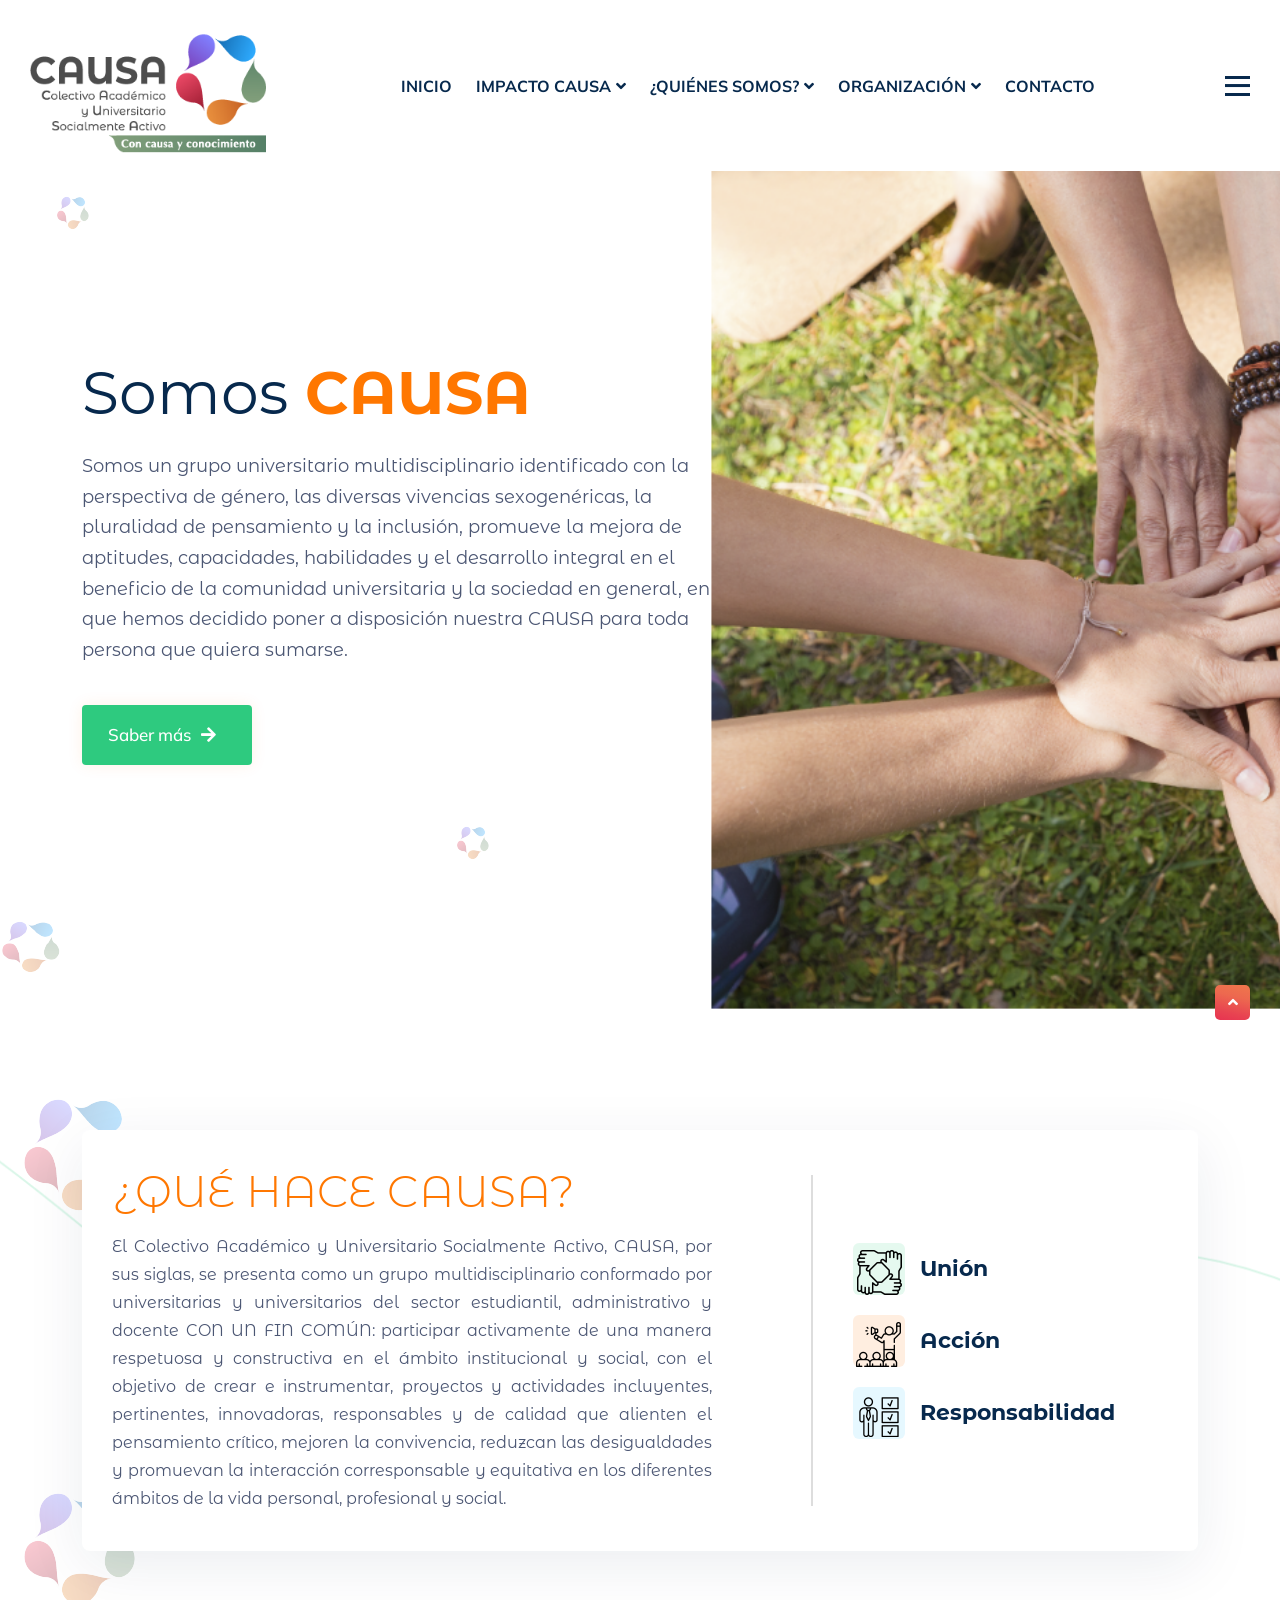
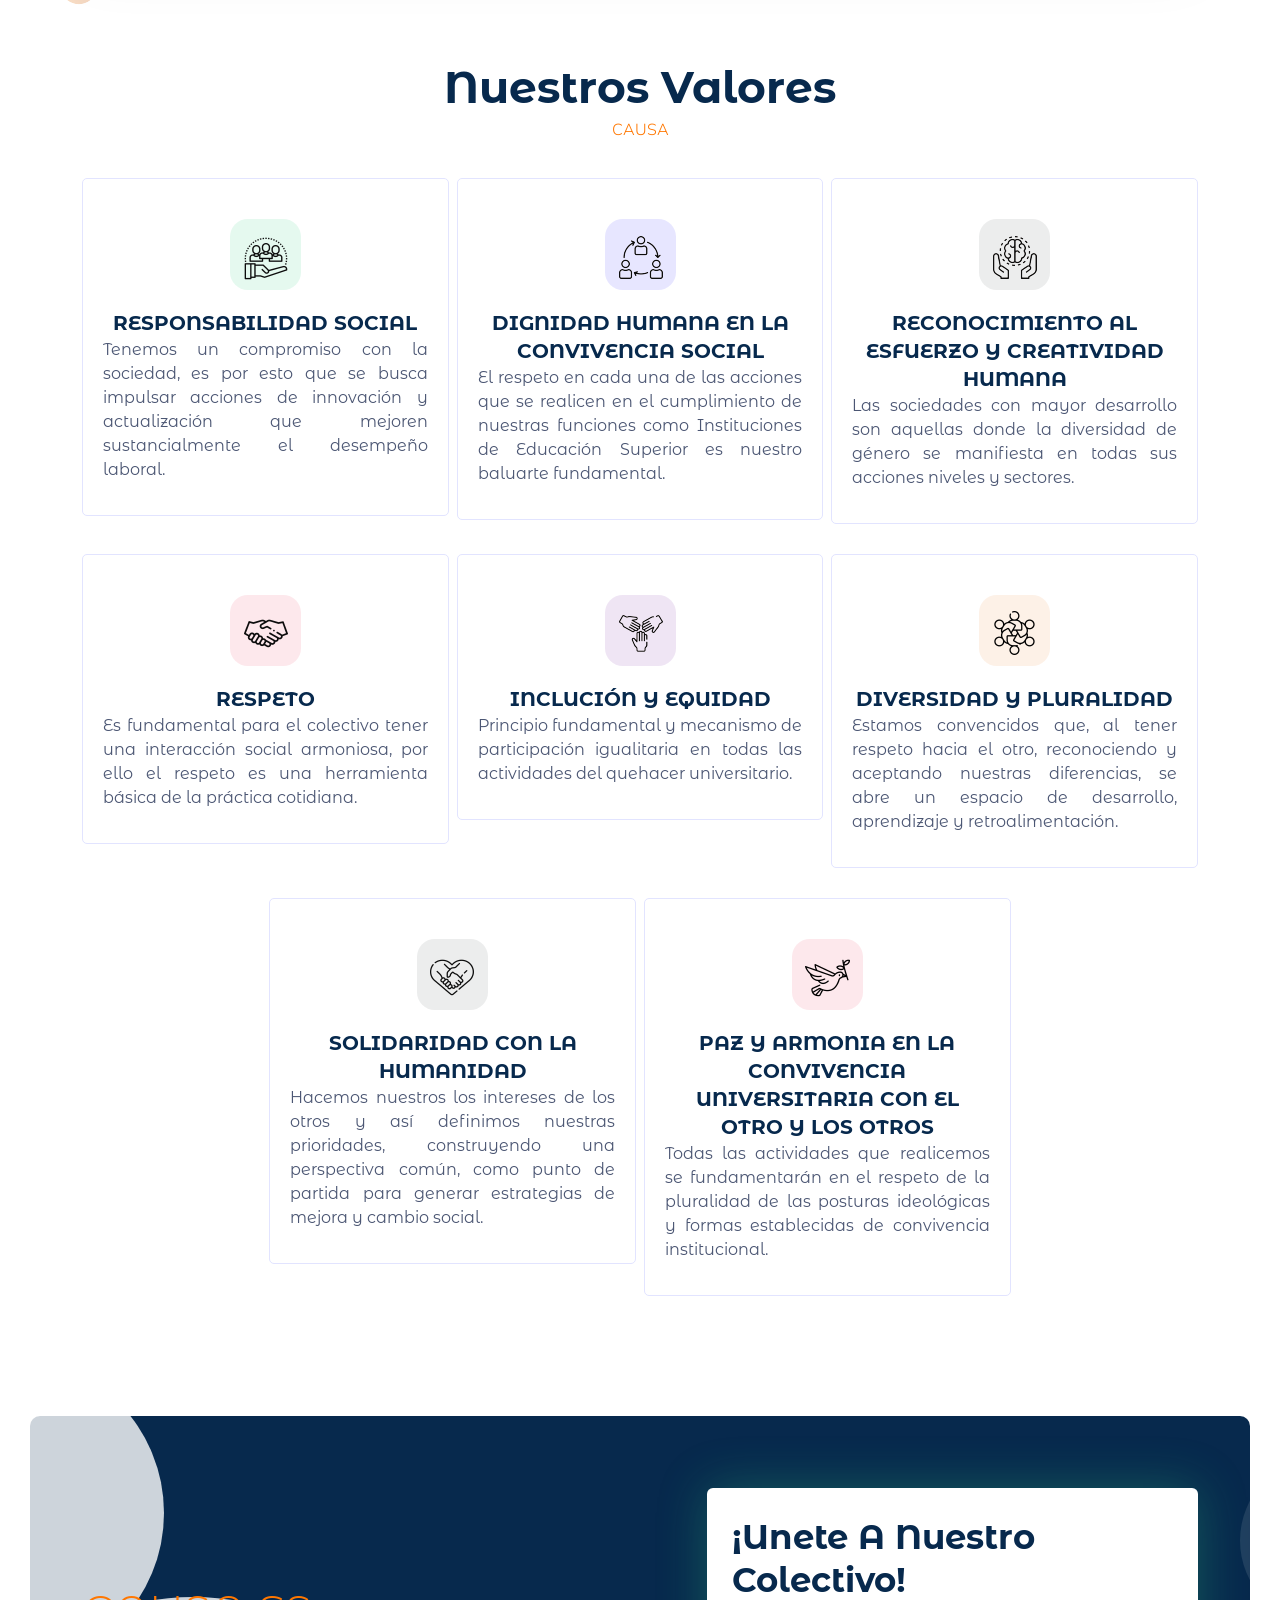
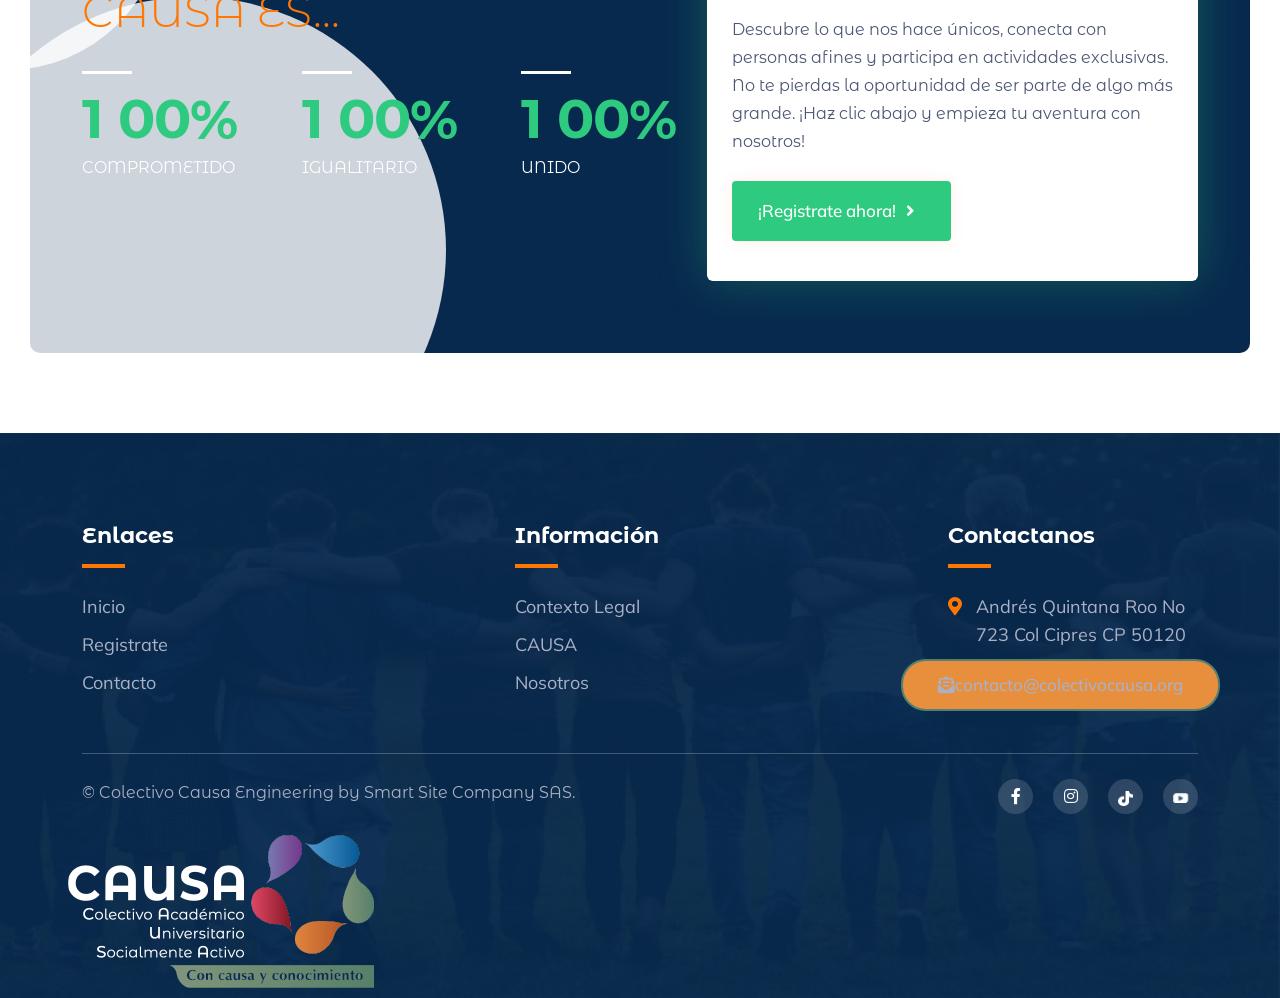
==== commit 25745e1f: "server js2" ====
--- a/index.html
+++ b/index.html
@@ -5,9 +5,7 @@
     <meta charset="UTF-8">
     <meta name="viewport" content="width=device-width, initial-scale=1.0">
     <meta http-equiv="X-UA-Compatible" content="ie=edge">
-
     <title>Colectivo CAUSA</title>
-
     <link rel="stylesheet" href="./assets/css/bootstrap.min.css">
     <link rel="stylesheet" href="./assets/css/all.min.css">
     <link rel="stylesheet" href="./assets/css/animate.css">
@@ -21,24 +19,16 @@
     <link rel="shortcut icon" href="assets/images/favicon.png" type="image/x-icon">
 </head>
 
-
 <body>
-    
-   
-
     <div class="all-sections">
-        <!-- ~~~ Loader & Go-Top ~~~ -->
+        <!-- Loader & Go-Top -->
         <div class="overlayer"></div>
         <div class="loader">
             <div class="inner"></div>
         </div>
-        <span class="go-top">
-            <i class="fas fa-angle-up"></i>
-        </span>
-        <!-- ~~~ Loader & Go-Top ~~~ -->
-
-
-        <!-- ~~~ Header Section ~~~ -->
+        <span class="go-top"><i class="fas fa-angle-up"></i></span>
+
+        <!-- Header Section -->
         <header>
             <div class="custom-container">
                 <div class="header-area">
@@ -48,56 +38,29 @@
                         </a>
                     </div>
                     <ul class="menu d-none d-lg-flex flex-wrap">
-                        <li>
-                            <a href="https://colectivocausa.org">INICIO</a>
-                        </li>
-
-
+                        <li><a href="https://colectivocausa.org">INICIO</a></li>
                         <li>
                             <a href="#0">IMPACTO CAUSA</a>
                             <ul class="submenu">
-                                <li>
-                                    <a href="Galeria Historica.html">Galeria Historica</a>
-                                </li>
-                                <li>
-                                    <a href="Eventos.html">Eventos</a>
-                                </li>
-                                <li>
-                                    <a href="Redes Sociales (POST).html">Redes Sociales (Posts)</a>
-                                </li>
-                            </ul>
-                        </li>
-
-
-                        <li>
-                            <a href="#0">¿QUIENES SOMOS?</a>
-                            <ul class="submenu">
-                                <li>
-                                    <a href="Nosotros.html">Nosotros</a>
-                                </li>
-                                <!--li>
-                                    <a href="#0">Preguntas frecuentes</a>
-                                </li-->
-                            </ul>
-                        </li>
-
-
+                                <li><a href="Galeria Historica.html">Galería Histórica</a></li>
+                                <li><a href="Eventos.html">Eventos</a></li>
+                                <li><a href="Redes Sociales (POST).html">Redes Sociales (Posts)</a></li>
+                            </ul>
+                        </li>
+                        <li>
+                            <a href="#0">¿QUIÉNES SOMOS?</a>
+                            <ul class="submenu">
+                                <li><a href="Nosotros.html">Nosotros</a></li>
+                            </ul>
+                        </li>
                         <li>
                             <a href="#0">ORGANIZACIÓN</a>
                             <ul class="submenu">
-                                <li>
-                                    <a href="Areas de Atencion.html">Áreas de Atención</a>
-                                </li>
-                                <li>
-                                    <a href="Contexto Legal.html">Contexto Legal</a>
-                                </li>
-                            </ul>
-                        </li>
-
-
-                        <li>
-                            <a href="Contacto.html">CONTACTO</a>
-                        </li>
+                                <li><a href="Areas de Atencion.html">Áreas de Atención</a></li>
+                                <li><a href="Contexto Legal.html">Contexto Legal</a></li>
+                            </ul>
+                        </li>
+                        <li><a href="Contacto.html">CONTACTO</a></li>
                     </ul>
                     <div class="header-bar ml-4">
                         <span></span>
@@ -109,76 +72,43 @@
                 </div>
             </div>
         </header>
-        <!-- ~~~ Header Section ~~~ -->
-
-        <!-- ~~~ Mobile Menu ~~~ -->
+        <!-- Mobile Menu -->
         <div class="mobile-menu">
-            <span class="close-mobile-menu">
-                <i class="fas fa-times"></i>
-            </span>
+            <span class="close-mobile-menu"><i class="fas fa-times"></i></span>
             <div class="w-100 d-flex flex-wrap justify-content-center align-items-center">
                 <a href="https://colectivocausa.blogspot.com/2024/06/el-siguiente-espacio-esta-dirigido-los.html" target="_blank" class="custom-button">BLOG</a>
                 <a href="https://docs.google.com/forms/d/e/1FAIpQLSdaHBNuzk2-687ATDYY1quUyqUij4fxT-1NXN6vSpt9uJlINQ/viewform" target="_blank" class="custom-button"><i class="fas fa-user"></i><span>REGISTRARSE</span></a>
                 <div class="w-100 d-lg-none">
                     <ul class="menu">
-                        <li>
-                            <a href="https://colectivocausa.org">INICIO</a>
-                        </li>
-
+                        <li><a href="https://colectivocausa.org">INICIO</a></li>
                         <li>
                             <a href="#0">IMPACTO CAUSA</a>
                             <ul class="submenu">
-                                <!--li>
-                                    <a href="#0">Actividades</a>
-                                </li-->
-                                <li>
-                                    <a href="Galeria Historica.html">Galeria Historica</a>
-                                </li>
-                                <li>
-                                    <a href="Eventos.html">Eventos</a>
-                                </li>
-                                <li>
-                                    <a href="Redes Sociales (POST).html">Redes Sociales (Posts)</a>
-                                </li>
-                            </ul>
-                        </li>
-
-
-                        <li>
-                            <a href="#0">¿QUIENES SOMOS?</a>
-                            <ul class="submenu">
-                                <li>
-                                    <a href="Nosotros.html">Nosotros</a>
-                                </li>
-                                <!--li>
-                                    <a href="#0">Preguntas frecuentes</a>
-                                </li-->
-                            </ul>
-                        </li>
-
-
+                                <li><a href="Galeria Historica.html">Galería Histórica</a></li>
+                                <li><a href="Eventos.html">Eventos</a></li>
+                                <li><a href="Redes Sociales (POST).html">Redes Sociales (Posts)</a></li>
+                            </ul>
+                        </li>
+                        <li>
+                            <a href="#0">¿QUIÉNES SOMOS?</a>
+                            <ul class="submenu">
+                                <li><a href="Nosotros.html">Nosotros</a></li>
+                            </ul>
+                        </li>
                         <li>
                             <a href="#0">ORGANIZACIÓN</a>
                             <ul class="submenu">
-                                <li>
-                                    <a href="Areas de Atencion.html">Áreas de Atención</a>
-                                </li>
-                                <li>
-                                    <a href="Contexto Legal.html">Contexto Legal</a>
-                                </li>
-                            </ul>
-                        </li>
-                        <li>
-                            <a href="Contacto.html">CONTACTO</a>
-                        </li>
+                                <li><a href="Areas de Atencion.html">Áreas de Atención</a></li>
+                                <li><a href="Contexto Legal.html">Contexto Legal</a></li>
+                            </ul>
+                        </li>
+                        <li><a href="Contacto.html">CONTACTO</a></li>
                     </ul>
                 </div>
             </div>
         </div>
-        <!-- ~~~ Mobile Menu ~~~ -->
-
         
-        <!-- ~~~ Banner Section ~~~ -->
+        <!-- Banner Section -->
         <section class="banner-section-2 oh">
             <div class="banner-line-shape bg_img left_bottom d-none d-xl-block" data-img="./assets/images/banner/banner-line-shape.png"></div>
             <div class="triangle1-shape"><img src="./assets/images/shapes/t1.png" alt="shapes"></div>
@@ -191,20 +121,15 @@
                 <div class="banner-content">
                     <h1 class="title capitalize"><span class="fw-400">Somos</span>
                         <span class="cl-theme">CAUSA</span></h1>
-                        <p>Somos un grupo universitario multidisciplinario identificado con la perspectiva de género, las diversas vivencias 
-                        sexogenéricas, la pluralidad de pensamiento y la inclusión, promueve la mejora de aptitudes, capacidades, habilidades 
-                        y el  desarrollo integral en el beneficio de la comunidad universitaria y la sociedad en general,en que hemos decidido
-                        poner a disposición nuestra CAUSA para toda persona que quiera sumarse.</p>
+                    <p>Somos un grupo universitario multidisciplinario identificado con la perspectiva de género, las diversas vivencias sexogenéricas, la pluralidad de pensamiento y la inclusión, promueve la mejora de aptitudes, capacidades, habilidades y el desarrollo integral en el beneficio de la comunidad universitaria y la sociedad en general, en que hemos decidido poner a disposición nuestra CAUSA para toda persona que quiera sumarse.</p>
                     <div class="banner-button-area">
                         <a href="Nosotros.html" class="custom-button rounded btn-md theme-one">Saber más<i class="fas fa-arrow-right"></i></a>
                     </div>
                 </div>
             </div>
         </section>
-        <!-- ~~~ Banner Section ~~~ -->
-
-
-        <!-- ~~~ About Section ~~~ -->
+
+        <!-- About Section -->
         <section class="about-section pt-120 pos-rel">
             <div class="line t-0"><img src="./assets/images/shapes/line2.png" alt="shapes"></div>
             <div class="circle1"><img src="./assets/images/shapes/circle1.png" alt="shapes"></div>
@@ -215,12 +140,7 @@
                         <div class="content">
                             <div class="section-header left-style mb-lg-0">
                                 <h2 class="title"><span class="d-md-block">¿QUÉ HACE CAUSA?</span></h2>
-                                <p style="text-align: justify;">
-                                El Colectivo Académico y Universitario Socialmente Activo, CAUSA, por sus siglas, se presenta como un grupo multidisciplinario conformado por 
-                                universitarias y universitarios del sector estudiantil, administrativo y docente CON UN FIN COMÚN: participar activamente de una manera 
-                                respetuosa y constructiva en el ámbito institucional y social, con el objetivo de crear e instrumentar, proyectos y actividades incluyentes,
-                                pertinentes, innovadoras, responsables y de calidad que alienten el pensamiento crítico, mejoren la convivencia, reduzcan las desigualdades 
-                                y promuevan la interacción corresponsable y equitativa en los diferentes ámbitos de la vida personal, profesional y social</p>
+                                <p style="text-align: justify;">El Colectivo Académico y Universitario Socialmente Activo, CAUSA, por sus siglas, se presenta como un grupo multidisciplinario conformado por universitarias y universitarios del sector estudiantil, administrativo y docente CON UN FIN COMÚN: participar activamente de una manera respetuosa y constructiva en el ámbito institucional y social, con el objetivo de crear e instrumentar, proyectos y actividades incluyentes, pertinentes, innovadoras, responsables y de calidad que alienten el pensamiento crítico, mejoren la convivencia, reduzcan las desigualdades y promuevan la interacción corresponsable y equitativa en los diferentes ámbitos de la vida personal, profesional y social.</p>
                             </div>
                         </div>
                     </div>
@@ -232,7 +152,6 @@
                                 </div>
                                 <div class="cont">
                                     <h5 class="title">Unión</h5>
-                                    <span class="info"></span>
                                 </div>
                             </li>
                             <li>
@@ -241,7 +160,6 @@
                                 </div>
                                 <div class="cont">
                                     <h5 class="title">Acción</h5>
-                                    <span class="info"></span>
                                 </div>
                             </li>
                             <li>
@@ -250,7 +168,6 @@
                                 </div>
                                 <div class="cont">
                                     <h5 class="title">Responsabilidad</h5>
-                                    <span class="info"></span>
                                 </div>
                             </li>
                         </ul>
@@ -258,9 +175,8 @@
                 </div>
             </div>
         </section>
-        <!-- ~~~ About Section ~~~ -->
-
-        <!-- ~~~ Feature Section ~~~ -->
+
+        <!-- Feature Section -->
         <section class="feature-section pt-120 pb-120">
             <div class="container">
                 <div class="contact-header">
@@ -277,10 +193,7 @@
                             </div>
                             <div class="content">
                                 <h6 class="title">RESPONSABILIDAD SOCIAL</h6>
-                                <span class="shape"></span>
-                                <p class="fs-sm" style="text-align: justify;">Tenemos un compromiso con la sociedad,
-                                    es por esto que se busca impulsar acciones de innovación y
-                                    actualización que mejoren sustancialmente el desempeño laboral. ㅤㅤㅤㅤㅤㅤ</p>
+                                <p class="fs-sm" style="text-align: justify;">Tenemos un compromiso con la sociedad, es por esto que se busca impulsar acciones de innovación y actualización que mejoren sustancialmente el desempeño laboral.</p>
                             </div>
                         </div>
                     </div>
@@ -291,23 +204,18 @@
                             </div>
                             <div class="content">
                                 <h6 class="title">DIGNIDAD HUMANA EN LA CONVIVENCIA SOCIAL</h6>
-                                <span class="shape"></span>
-                                <p class="fs-sm" style="text-align: justify;"> El respeto en cada una de las acciones que se realicen en el 
-                                    cumplimiento de nuestras funciones como Instituciones de Educación Superior 
-                                    es nuestro baluarte fundamental.</p>
-                            </div>
-                        </div>
-                    </div>
-                    <div class="col-xl-4 col-md-6 col-sm-10">
-                        <div class="feature-item">
-                            <div  class="icon">
+                                <p class="fs-sm" style="text-align: justify;">El respeto en cada una de las acciones que se realicen en el cumplimiento de nuestras funciones como Instituciones de Educación Superior es nuestro baluarte fundamental.</p>
+                            </div>
+                        </div>
+                    </div>
+                    <div class="col-xl-4 col-md-6 col-sm-10">
+                        <div class="feature-item">
+                            <div class="icon">
                                 <img src="./assets/images/client/client016.png" alt="client">
                             </div>
                             <div class="content">
                                 <h6 class="title">RECONOCIMIENTO AL ESFUERZO Y CREATIVIDAD HUMANA</h6>
-                                <span class="shape"></span>
-                                <p class="fs-sm" style="text-align: justify;">Las sociedades con mayor desarrollo son aquellas donde la 
-                                    diversidad de género se manifiesta en todas sus acciones niveles y sectores.</p>
+                                <p class="fs-sm" style="text-align: justify;">Las sociedades con mayor desarrollo son aquellas donde la diversidad de género se manifiesta en todas sus acciones niveles y sectores.</p>
                             </div>
                         </div>
                     </div>
@@ -318,9 +226,7 @@
                             </div>
                             <div class="content">
                                 <h6 class="title">RESPETO</h6>
-                                <span class="shape"></span>
-                                <p class="fs-sm" style="text-align: justify;">Es fundamental para el colectivo tener una interacción social 
-                                    armoniosa, por ello el respeto es una herramienta básica de la práctica cotidiana.</p>
+                                <p class="fs-sm" style="text-align: justify;">Es fundamental para el colectivo tener una interacción social armoniosa, por ello el respeto es una herramienta básica de la práctica cotidiana.</p>
                             </div>
                         </div>
                     </div>
@@ -331,10 +237,7 @@
                             </div>
                             <div class="content">
                                 <h6 class="title">INCLUCIÓN Y EQUIDAD</h6>
-                                <span class="shape"></span>
-                                <p class="fs-sm" style="text-align: justify;">Principio fundamental y mecanismo de participación igualitaria 
-                                    en todas las actividades del quehacer universitario. 
-                                    ㅤㅤㅤㅤㅤㅤㅤㅤㅤㅤㅤㅤㅤㅤㅤㅤㅤㅤㅤㅤㅤ</p>
+                                <p class="fs-sm" style="text-align: justify;">Principio fundamental y mecanismo de participación igualitaria en todas las actividades del quehacer universitario.</p>
                             </div>
                         </div>
                     </div>
@@ -345,9 +248,7 @@
                             </div>
                             <div class="content">
                                 <h6 class="title">DIVERSIDAD Y PLURALIDAD</h6>
-                                <span class="shape"></span>
-                                <p class="fs-sm" style="text-align: justify;">Estamos convencidos que, al tener respeto hacia el otro, reconociendo 
-                                    y aceptando nuestras diferencias, se abre un espacio de desarrollo, aprendizaje y retroalimentación.</p>
+                                <p class="fs-sm" style="text-align: justify;">Estamos convencidos que, al tener respeto hacia el otro, reconociendo y aceptando nuestras diferencias, se abre un espacio de desarrollo, aprendizaje y retroalimentación.</p>
                             </div>
                         </div>
                     </div>
@@ -358,10 +259,7 @@
                             </div>
                             <div class="content">
                                 <h6 class="title">SOLIDARIDAD CON LA HUMANIDAD</h6>
-                                <span class="shape"></span>
-                                <p class="fs-sm" style="text-align: justify;">Hacemos nuestros los intereses de los otros y así definimos
-                                     nuestras prioridades, construyendo una perspectiva común, como punto de partida para generar estrategias 
-                                     de mejora y cambio social.</p>
+                                <p class="fs-sm" style="text-align: justify;">Hacemos nuestros los intereses de los otros y así definimos nuestras prioridades, construyendo una perspectiva común, como punto de partida para generar estrategias de mejora y cambio social.</p>
                             </div>
                         </div>
                     </div>
@@ -372,9 +270,7 @@
                             </div>
                             <div class="content">
                                 <h6 class="title">PAZ Y ARMONIA EN LA CONVIVENCIA UNIVERSITARIA CON EL OTRO Y LOS OTROS</h6>
-                                <span class="shape"></span>
-                                <p class="fs-sm" style="text-align: justify;">Todas las actividades que realicemos se fundamentarán en el respeto 
-                                    de la pluralidad de las posturas ideológicas y formas establecidas de convivencia institucional.</p>
+                                <p class="fs-sm" style="text-align: justify;">Todas las actividades que realicemos se fundamentarán en el respeto de la pluralidad de las posturas ideológicas y formas establecidas de convivencia institucional.</p>
                             </div>
                         </div>
                     </div>
@@ -382,8 +278,7 @@
             </div>
         </section>
 
-
-        <!-- ~~~ Counter Section 2 ~~~ -->
+        <!-- Counter Section -->
         <section class="counter-section-2">
             <div class="custom-container px-max-md-0 pos-rel oh">
                 <div class="counter-content-container px-max-md-0">
@@ -424,9 +319,7 @@
                                 <div class="odo-right-wrap">
                                     <div class="section-header mb-0">
                                         <h2 class="title"><span class="d-lg-block"></span>¡Unete a Nuestro Colectivo!</h2>
-                                        <p>Descubre lo que nos hace únicos, conecta con personas afines y participa en actividades 
-                                            exclusivas. No te pierdas la oportunidad de ser parte de algo más 
-                                            grande. ¡Haz clic abajo y empieza tu aventura con nosotros!</p>
+                                        <p>Descubre lo que nos hace únicos, conecta con personas afines y participa en actividades exclusivas. No te pierdas la oportunidad de ser parte de algo más grande. ¡Haz clic abajo y empieza tu aventura con nosotros!</p>
                                         <a href="https://docs.google.com/forms/d/e/1FAIpQLSdaHBNuzk2-687ATDYY1quUyqUij4fxT-1NXN6vSpt9uJlINQ/viewform" target="_blank" class="custom-button btn-md theme-one rounded mb-0">¡Registrate ahora!<i class="fas fa-angle-right"></i></a>
                                     </div>
                                 </div>
@@ -437,7 +330,7 @@
             </div>
         </section>
 
-        <!-- ~~~ Footer Section ~~~ -->
+        <!-- Footer Section -->
         <footer class="bg_img mt-80" data-img="./assets/images/footer/footer-bg.jpg">
             <div class="footer-section oh pos-rel">
                 <div class="container">
@@ -446,47 +339,30 @@
                             <div class="footer-widget widget-link">
                                 <h5 class="title">Enlaces</h5>
                                 <ul>
-                                    <li>
-                                        <a href="https://colectivocausa.org/">Inicio</a>
-                                    </li>
-                                    <li>
-                                        <a href="https://docs.google.com/forms/d/e/1FAIpQLSdaHBNuzk2-687ATDYY1quUyqUij4fxT-1NXN6vSpt9uJlINQ/viewform" target="_blank">Registrate</a>
-                                    </li>
-                                    <li>
-                                    <li>
-                                        <a href="Contacto.html">Contacto</a>
-                                    </li>
+                                    <li><a href="https://colectivocausa.org/">Inicio</a></li>
+                                    <li><a href="https://docs.google.com/forms/d/e/1FAIpQLSdaHBNuzk2-687ATDYY1quUyqUij4fxT-1NXN6vSpt9uJlINQ/viewform" target="_blank">Registrate</a></li>
+                                    <li><a href="Contacto.html">Contacto</a></li>
                                 </ul>
                             </div>
                             <div class="footer-widget widget-link">
                                 <h5 class="title">Información</h5>
                                 <ul>
-                                    <li>
-                                        <a href="Contexto Legal.html">Contexto Legal</a>
-                                    </li>
-                                    <li>
-                                        <a href="https://colectivocausa.org/">CAUSA</a>
-                                    </li>
-                                    <li>
-                                        <a href="Nosotros.html">Nosotros</a>
-                                    </li>
+                                    <li><a href="Contexto Legal.html">Contexto Legal</a></li>
+                                    <li><a href="https://colectivocausa.org/">CAUSA</a></li>
+                                    <li><a href="Nosotros.html">Nosotros</a></li>
                                 </ul>
                             </div>
                             <div class="footer-widget widget-info">
                                 <h5 class="title">Contactanos</h5>
                                 <ul>
                                     <li>
-                                        <div class="icon">
-                                            <i class="fas fa-map-marker-alt"></i>
-                                        </div>
-                                        <div class="content">
-                                            <span>Andrés Quintana Roo No 723 Col Cipres CP 50120</span>
-                                        </div>
+                                        <div class="icon"><i class="fas fa-map-marker-alt"></i></div>
+                                        <div class="content"><span>Andrés Quintana Roo No 723 Col Cipres CP 50120</span></div>
                                     </li>
-                                    <div class="icon">
-                                        <a class="custom-button12" href="Contacto.html"><i class="fas fa-envelope-open-text"></i>contacto@colectivocausa.org</a>
-                                    </div>
-                                </ul>                                        
+                                    <li>
+                                        <div class="icon"><a class="custom-button12" href="Contacto.html"><i class="fas fa-envelope-open-text"></i>contacto@colectivocausa.org</a></div>
+                                    </li>
+                                </ul>
                             </div>
                         </div>
                     </div>
@@ -496,41 +372,27 @@
                         </div>
                         <div class="right">
                             <ul class="social-icons">
-                                <li>
-                                    <a href="https://www.facebook.com/CAUSAColectivo?mibextid=ZbWKwl" target="_blank"><i class="fab fa-facebook-f"></i></a>
-                                </li>
-                                <li>
-                                    <a href="https://www.instagram.com/colectivo_causa/" target="_blank"><i class="fab fa-instagram"></i></a>
-                                </li>
-                                <li>
-                                    <a href="https://www.tiktok.com/@colectivo_causa" target="_blank"><img src="./assets/images/blog/tik-tok.png" width="15" height="15"></a>
-                                </li>
-                                <li>
-                                    <a href="https://www.youtube.com/@Colectivo_CAUSA" target="_blank"><img src="./assets/images/blog/youtube.png" width="16" height="10"></a>
-                                </li>
+                                <li><a href="https://www.facebook.com/CAUSAColectivo?mibextid=ZbWKwl" target="_blank"><i class="fab fa-facebook-f"></i></a></li>
+                                <li><a href="https://www.instagram.com/colectivo_causa/" target="_blank"><i class="fab fa-instagram"></i></a></li>
+                                <li><a href="https://www.tiktok.com/@colectivo_causa" target="_blank"><img src="./assets/images/blog/tik-tok.png" width="15" height="15" alt="TikTok"></a></li>
+                                <li><a href="https://www.youtube.com/@Colectivo_CAUSA" target="_blank"><img src="./assets/images/blog/youtube.png" width="16" height="10" alt="YouTube"></a></li>
                             </ul>
                         </div>
                         <div class="col-md-8">
                             <div class="thumb">
-                                <a href="https://colectivocausa.org/">
-                                    <img src="./assets/images/footer/footer-bottom.png" alt="footer">
-                                </a>
+                                <a href="https://colectivocausa.org/"><img src="./assets/images/footer/footer-bottom.png" alt="footer"></a>
                             </div>
                         </div>
                     </div>
                 </div>
             </div>
         </footer>
-        <!-- ~~~ Footer Section ~~~ -->
     </div>
 
-
     <script src="./assets/js/jquery-3.6.0.min.js"></script>
-    
     <script src="./assets/js/bootstrap.min.js"></script>
     <script src="./assets/js/isotope.pkgd.min.js"></script>
     <script src="./assets/js/magnific-popup.min.js"></script>
-         
     <script src="./assets/js/odometer.min.js"></script>
     <script src="./assets/js/viewport.jquery.js"></script>
     <script src="./assets/js/nice-select.js"></script>
@@ -538,4 +400,4 @@
     <script src="./assets/js/main.js"></script>
 </body>
 
-</html>+</html>
